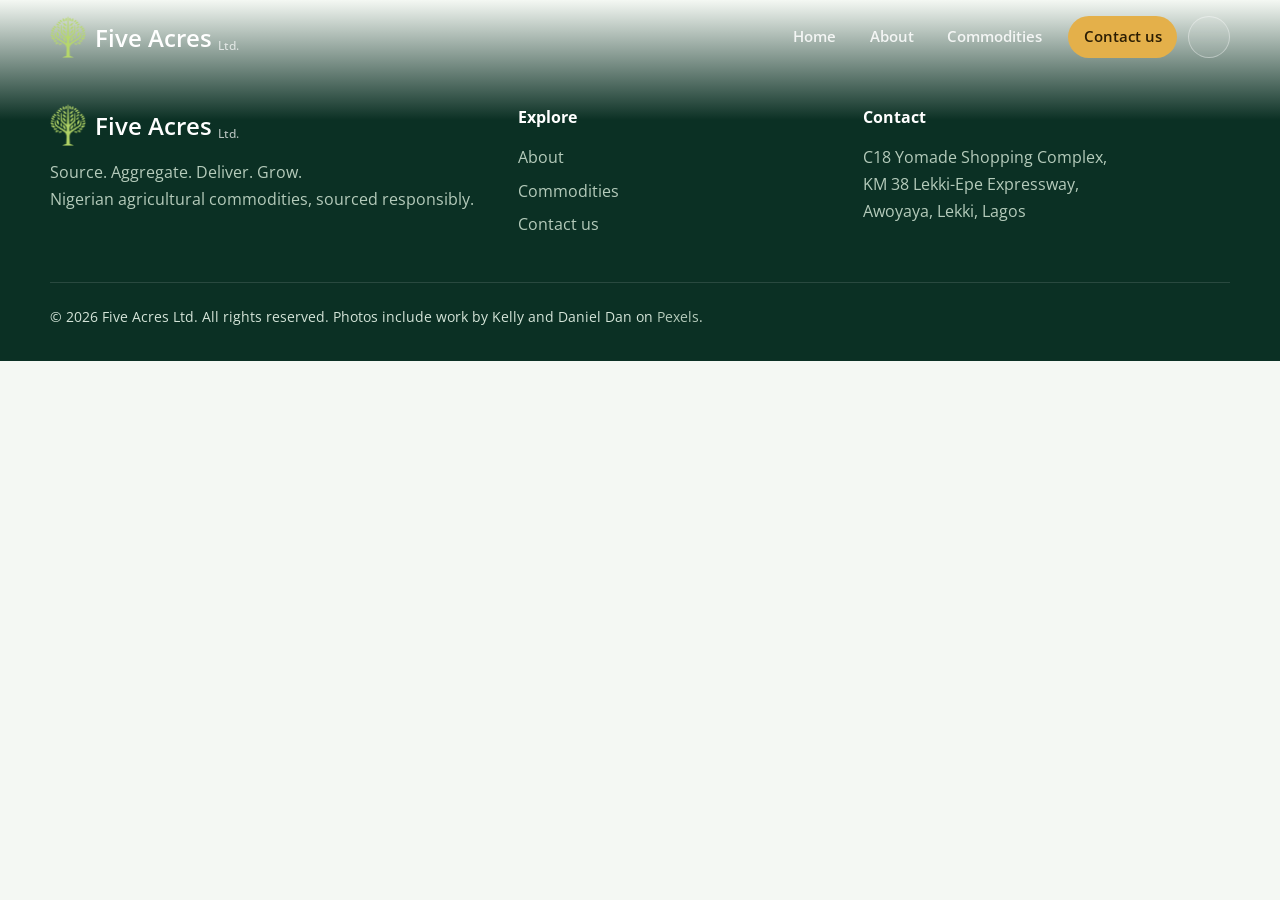
==== index.html @ 4bfec8a0 "first update" ====
<!DOCTYPE html>
<html lang="en">

<head>
    <meta charset="utf-8">
    <meta name="viewport" content="width=device-width, initial-scale=1, viewport-fit=cover">
    <title>Five Acres Ltd | Nigerian Agricultural Commodities</title>
    <meta name="description"
        content="Five Acres Ltd sources, aggregates and supplies Nigerian cocoa, cashew, soybeans and sesame seeds.">
    <link rel="preconnect" href="https://fonts.googleapis.com">
    <link rel="preconnect" href="https://fonts.gstatic.com" crossorigin>
    <link href="https://fonts.googleapis.com/css2?family=Open+Sans:wght@400;500;600;700;800&display=swap"
        rel="stylesheet">
    <script>
        const d = document.documentElement;
        d.classList.add('js');
        try {
            var t = localStorage.getItem('fa-theme')
        } catch (e) {}
        d.dataset.theme = t || (matchMedia('(prefers-color-scheme:dark)').matches ? 'dark' : 'light')
    </script>
    <style>
        :root {
            --g9: #0b3024;
            --g8: #0f3d2e;
            --g6: #2f7a4d;
            --g4: #7fb069;
            --lime: #b7d968;
            --gold: #e4b04a;
            --bg: #f4f8f3;
            --bg2: #e7f0e4;
            --card: #fff;
            --ink: #14261d;
            --mut: #4d6355;
            --line: #d6e3d3;
            --ac: #2f7a4d;
            --r: 22px;
            box-sizing: border-box;
            padding-top: env(safe-area-inset-top, 0px);
            padding-bottom: env(safe-area-inset-bottom, 0px)
        }

        @media(prefers-color-scheme:dark) {
            :root:not([data-theme=light]) {
                --bg: #08160f;
                --bg2: #0e2419;
                --card: #12291e;
                --ink: #e9f2ea;
                --mut: #a3b9aa;
                --line: #24443a;
                --ac: #8fcf7c
            }
        }

        :root[data-theme=dark] {
            --bg: #08160f;
            --bg2: #0e2419;
            --card: #12291e;
            --ink: #e9f2ea;
            --mut: #a3b9aa;
            --line: #24443a;
            --ac: #8fcf7c
        }

        *,
        *::before,
        *::after {
            box-sizing: border-box
        }

        html {
            scroll-behavior: smooth;
            scroll-padding-top: calc(80px + env(safe-area-inset-top, 0px));
            height: 100%
        }

        body {
            margin: 0;
            min-height: 100%;
            background: var(--bg);
            color: var(--ink);
            font: 16px/1.7 'Open Sans', system-ui, sans-serif;
            -webkit-font-smoothing: antialiased;
            overflow-x: hidden;
            transition: background-color .4s, color .4s
        }

        h1,
        h2,
        h3 {
            font-family: 'Open Sans', system-ui, sans-serif;
            line-height: 1.12;
            margin: 0 0 .55em;
            font-weight: 700;
            letter-spacing: -.025em
        }

        h1 {
            font-size: clamp(2.4rem, 6.2vw, 4.8rem);
            line-height: 1.06
        }

        h2 {
            font-size: clamp(1.75rem, 3.6vw, 2.8rem)
        }

        h3 {
            font-size: 1.3rem
        }

        p {
            margin: 0 0 1em;
            color: var(--mut)
        }

        a {
            color: inherit
        }

        :focus-visible {
            outline: 3px solid var(--gold);
            outline-offset: 3px;
            border-radius: 8px
        }

        .w {
            width: min(1180px, 100% - 2.5rem);
            margin-inline: auto
        }

        .s {
            padding: clamp(3.5rem, 8vw, 6.5rem) 0
        }

        .alt {
            background: linear-gradient(180deg, var(--bg), var(--bg2) 14%, var(--bg2) 86%, var(--bg));
            transition: background .4s
        }

        .sh {
            max-width: 44rem;
            margin-bottom: 2.4rem
        }

        .sh p {
            font-size: 1.08rem
        }

        /* header */
        .hd {
            position: fixed;
            inset: 0 0 auto;
            z-index: 50;
            padding-top: env(safe-area-inset-top, 0px);
            color: #fff;
            transition: background .35s, box-shadow .35s
        }

        .hd.sc,
        .hd.op {
            background: rgba(9, 43, 32, .94);
            backdrop-filter: blur(14px);
            box-shadow: 0 8px 30px rgba(0, 0, 0, .22)
        }

        .hd .w {
            display: flex;
            align-items: center;
            justify-content: space-between;
            height: 74px
        }

        .lg {
            display: flex;
            align-items: center;
            gap: .6rem;
            text-decoration: none;
            font: 600 1.5rem 'Open Sans', system-ui, sans-serif
        }

        .lm {
            --tm: url([data-uri]);
            display: block;
            flex: none;
            height: 42px;
            width: auto;
            aspect-ratio: .8529;
            background: var(--lime);
            -webkit-mask: var(--tm) center/contain no-repeat;
            mask: var(--tm) center/contain no-repeat
        }

        .wm {
            position: absolute;
            right: 4%;
            top: 50%;
            height: auto;
            width: min(44vw, 470px);
            transform: translateY(-50%);
            opacity: .08;
            z-index: 0
        }

        .lg small {
            font: 500 .72rem 'Open Sans', system-ui, sans-serif;
            opacity: .7;
            align-self: flex-end;
            margin: 0 0 .3rem -.25rem
        }

        nav {
            display: flex;
            gap: .2rem;
            align-items: center;
            margin-left: auto;
            order: 2
        }

        .th {
            order: 3;
            margin-left: .7rem;
            width: 42px;
            height: 42px;
            flex: none;
            border-radius: 50%;
            border: 1px solid rgba(255, 255, 255, .38);
            background: rgba(255, 255, 255, .08);
            color: #fff;
            display: grid;
            place-items: center;
            cursor: pointer;
            transition: background .25s, transform .4s
        }

        .th:hover {
            background: rgba(255, 255, 255, .2);
            transform: rotate(20deg)
        }

        .bg {
            order: 4
        }

        nav a {
            text-decoration: none;
            padding: .5rem .95rem;
            border-radius: 99px;
            font-weight: 600;
            font-size: .94rem;
            opacity: .86;
            transition: background .25s, opacity .25s
        }

        nav a:hover,
        nav a.on {
            background: rgba(255, 255, 255, .14);
            opacity: 1
        }

        nav a.cta {
            background: var(--gold);
            color: #2b1d03;
            opacity: 1;
            margin-left: .5rem
        }

        nav a.cta:hover {
            background: #f0c065
        }

        .bg {
            display: none;
            background: none;
            border: 0;
            width: 44px;
            height: 44px;
            cursor: pointer;
            position: relative
        }

        .bg i {
            position: absolute;
            left: 10px;
            right: 10px;
            height: 2px;
            background: #fff;
            border-radius: 2px;
            transition: .3s
        }

        .bg i:first-child {
            top: 18px
        }

        .bg i:last-child {
            top: 26px
        }

        .bg[aria-expanded=true] i:first-child {
            top: 22px;
            transform: rotate(45deg)
        }

        .bg[aria-expanded=true] i:last-child {
            top: 22px;
            transform: rotate(-45deg)
        }

        /* hero + page headers */
        .hero,
        .ph {
            position: relative;
            color: #fff;
            overflow: hidden;
            background: linear-gradient(155deg, var(--a, var(--g9)), var(--m, var(--g8)) 50%, var(--b, var(--g6)))
        }

        .hero {
            min-height: 100svh;
            display: flex;
            align-items: center;
            padding: 7rem 0 9rem;
            --a: #08271d;
            --b: #2f7a4d
        }

        .hero::before,
        .ph::before {
            content: "";
            position: absolute;
            width: 60vmax;
            height: 60vmax;
            right: -18vmax;
            top: -22vmax;
            border-radius: 50%;
            background: radial-gradient(closest-side, rgba(228, 176, 74, .5), transparent);
            animation: gl 14s ease-in-out infinite alternate
        }

        @keyframes gl {
            to {
                transform: translate(-6vmax, 5vmax) scale(1.1)
            }
        }

        .hills {
            position: absolute;
            left: -6%;
            bottom: -1px;
            width: 112%;
            height: 34%;
            animation: dr 26s ease-in-out infinite alternate
        }

        @keyframes dr {
            to {
                transform: translateX(4%)
            }
        }

        .hills path:nth-child(1) {
            fill: rgba(183, 217, 104, .18)
        }

        .hills path:nth-child(2) {
            fill: rgba(127, 176, 105, .28)
        }

        .hills path:nth-child(3) {
            fill: var(--bg)
        }

        .hh {
            position: relative;
            z-index: 1;
            display: grid;
            grid-template-columns: 1.35fr .8fr;
            gap: 3rem;
            align-items: center
        }

        .hero h1 span {
            display: inline-block;
            opacity: 0;
            transform: translateY(40px);
            animation: up .9s cubic-bezier(.2, .7, .2, 1) forwards
        }

        .hero h1 span:nth-child(2) {
            animation-delay: .18s
        }

        .hero h1 span:nth-child(3) {
            animation-delay: .36s
        }

        .hero h1 span:nth-child(4) {
            animation-delay: .54s
        }

        @keyframes up {
            to {
                opacity: 1;
                transform: none
            }
        }

        .hero .lead {
            font-size: clamp(1.05rem, 2vw, 1.28rem);
            max-width: 36rem;
            color: rgba(255, 255, 255, .86);
            margin: 1.2rem 0 2rem;
            opacity: 0;
            animation: up .9s .8s forwards
        }

        .hero .bt {
            opacity: 0;
            animation: up .9s 1s forwards
        }

        .glass {
            background: rgba(255, 255, 255, .1);
            border: 1px solid rgba(255, 255, 255, .22);
            backdrop-filter: blur(14px);
            border-radius: 26px;
            padding: 1.8rem;
            opacity: 0;
            animation: up 1s 1.1s forwards
        }

        .glass h3 {
            margin-bottom: .3rem
        }

        .glass p {
            color: rgba(255, 255, 255, .8);
            font-size: .95rem
        }

        .glass ul {
            list-style: none;
            padding: 0;
            margin: 1rem 0 0;
            display: grid;
            gap: .6rem
        }

        .glass li {
            display: flex;
            align-items: center;
            gap: .7rem;
            font-weight: 600;
            padding: .6rem .9rem;
            border-radius: 14px;
            background: rgba(255, 255, 255, .09)
        }

        .glass li i {
            width: 12px;
            height: 12px;
            border-radius: 50%;
            background: var(--c)
        }

        .ph {
            padding: 9.5rem 0 7.5rem
        }

        .ph .w {
            position: relative;
            z-index: 1;
            max-width: 1180px
        }

        .ph h1 {
            font-size: clamp(2.2rem, 5.2vw, 3.9rem)
        }

        .ph p {
            color: rgba(255, 255, 255, .86);
            font-size: 1.15rem;
            max-width: 40rem;
            margin: 0
        }

        .ph::after {
            content: "";
            position: absolute;
            inset: auto 0 0;
            height: 110px;
            background: linear-gradient(transparent, var(--bg))
        }

        .bt {
            display: flex;
            flex-wrap: wrap;
            gap: .8rem
        }

        .b {
            display: inline-flex;
            align-items: center;
            justify-content: center;
            padding: .9rem 1.7rem;
            border-radius: 99px;
            font: 700 .98rem 'Open Sans', system-ui, sans-serif;
            text-decoration: none;
            border: 2px solid transparent;
            cursor: pointer;
            transition: transform .25s, background .25s, box-shadow .25s
        }

        .b:hover {
            transform: translateY(-2px)
        }

        .b.p {
            background: var(--gold);
            color: #2b1d03;
            box-shadow: 0 10px 26px rgba(228, 176, 74, .35)
        }

        .b.p:hover {
            background: #f0c065
        }

        .b.o {
            border-color: rgba(255, 255, 255, .5);
            color: #fff
        }

        .b.o:hover {
            background: rgba(255, 255, 255, .12)
        }

        .b.d {
            background: var(--g8);
            color: #fff
        }

        .b.d:hover {
            background: var(--g6)
        }

        /* stats */
        .st {
            margin-top: -4.2rem;
            position: relative;
            z-index: 2
        }

        .g {
            display: grid;
            gap: 1.2rem;
            grid-template-columns: repeat(auto-fit, minmax(min(100%, 250px), 1fr))
        }

        .cd {
            background: var(--card);
            border: 1px solid var(--line);
            border-radius: var(--r);
            padding: 1.7rem;
            transition: transform .35s, box-shadow .35s, border-color .35s, background-color .4s
        }

        .cd:hover {
            transform: translateY(-6px);
            box-shadow: 0 22px 44px rgba(11, 48, 36, .14);
            border-color: var(--g4)
        }

        .cd h3 {
            margin-bottom: .4rem
        }

        .cd p {
            margin: 0;
            font-size: .98rem
        }

        .n {
            font: 600 clamp(2.2rem, 4vw, 3rem)/1 'Open Sans', system-ui, sans-serif;
            color: var(--ac);
            margin-bottom: .4rem
        }

        .n+p {
            font-weight: 600;
            color: var(--ink)
        }

        .n~small {
            display: block;
            color: var(--mut);
            margin-top: .3rem;
            font-size: .85rem;
            line-height: 1.4
        }

        /* chain */
        .chain {
            display: flex;
            gap: 1.2rem
        }

        .nd {
            flex: 1;
            position: relative;
            text-align: center;
            padding: 1.3rem .8rem;
            border-radius: 18px;
            background: var(--card);
            border: 1px solid var(--line);
            font-weight: 700;
            display: flex;
            align-items: center;
            justify-content: center;
            min-height: 86px
        }

        .nd+.nd::before {
            content: "";
            position: absolute;
            left: -1.2rem;
            top: 50%;
            width: 1.2rem;
            height: 2px;
            background: var(--g4);
            transform: scaleX(0);
            transform-origin: left;
            transition: transform .5s .4s
        }

        .nd.in::before {
            transform: none
        }

        .nd.me {
            background: linear-gradient(135deg, var(--g8), var(--g6));
            color: #fff;
            border: 0;
            box-shadow: 0 18px 40px rgba(15, 61, 46, .3)
        }

        /* commodity cards */
        .cm {
            padding: 0;
            overflow: hidden;
            display: flex;
            flex-direction: column
        }

        .cm .ic {
            height: 176px;
            display: grid;
            place-items: center;
            background: linear-gradient(135deg, var(--x), var(--y));
            position: relative;
            overflow: hidden
        }

        .cm .ic::after {
            content: "";
            position: absolute;
            width: 160px;
            height: 160px;
            border-radius: 50%;
            background: rgba(255, 255, 255, .12);
            right: -40px;
            top: -50px;
            transition: transform .6s
        }

        .cm:hover .ic::after {
            transform: scale(1.5)
        }

        .cm .ic svg {
            width: 100%;
            height: 100%;
            position: relative;
            z-index: 1;
            transition: transform .6s
        }

        .cm:hover .ic svg {
            transform: scale(1.06)
        }

        .cm img {
            width: 100%;
            height: 100%;
            object-fit: cover;
            position: relative;
            z-index: 1
        }

        .cm .bd2 {
            padding: 1.5rem;
            flex: 1
        }

        .tg,
        .ch {
            display: inline-block;
            padding: .3rem .8rem;
            border-radius: 99px;
            font-weight: 600;
            font-size: .84rem;
            margin: 0 .35rem .4rem 0
        }

        .tg {
            background: var(--bg2);
            color: var(--ink)
        }

        .ch {
            background: rgba(255, 255, 255, .16);
            color: #fff;
            font-size: .9rem
        }

        /* layout helpers */
        .sp {
            display: grid;
            grid-template-columns: 1fr 1fr;
            gap: clamp(1.5rem, 4vw, 4.5rem);
            align-items: start
        }

        .ck {
            list-style: none;
            padding: 0;
            margin: 0;
            display: grid;
            gap: .7rem
        }

        .ck li {
            position: relative;
            padding-left: 1.7rem;
            color: var(--mut)
        }

        .ck li::before {
            content: "";
            position: absolute;
            left: 0;
            top: .55em;
            width: .8rem;
            height: .8rem;
            border-radius: 50%;
            background: linear-gradient(135deg, var(--g6), var(--lime))
        }

        .dk {
            border-radius: var(--r);
            padding: clamp(1.6rem, 4vw, 2.6rem);
            color: #fff;
            background: linear-gradient(140deg, var(--g9), var(--g6))
        }

        .dk.v2 {
            background: linear-gradient(140deg, #14402f, #6a8a3c 120%)
        }

        .dk h3 {
            font-size: 1.6rem
        }

        .dk p,
        .dk .ck li {
            color: rgba(255, 255, 255, .86)
        }

        .dk .ck li::before {
            background: var(--lime)
        }

        .bd {
            border-radius: 30px;
            padding: clamp(2rem, 6vw, 4.5rem);
            color: #fff;
            background: linear-gradient(120deg, var(--g9), var(--g6) 62%, #9a8a3a 130%);
            position: relative;
            overflow: hidden
        }

        .bd::after {
            content: "";
            position: absolute;
            width: 420px;
            height: 420px;
            border-radius: 50%;
            right: -120px;
            bottom: -200px;
            background: radial-gradient(closest-side, rgba(228, 176, 74, .45), transparent)
        }

        .bd>* {
            position: relative;
            z-index: 1
        }

        .bd p {
            color: rgba(255, 255, 255, .86);
            max-width: 40rem
        }

        .bd blockquote {
            margin: 0 0 1rem;
            font: 600 clamp(1.35rem, 3vw, 2.2rem)/1.35 'Open Sans', system-ui, sans-serif;
            max-width: 46rem
        }

        .tl {
            border-left: 2px solid var(--line);
            padding-left: 1.8rem;
            display: grid;
            gap: 1.6rem;
            margin-left: .4rem
        }

        .tl div {
            position: relative
        }

        .tl div::before {
            content: "";
            position: absolute;
            left: -2.3rem;
            top: .35rem;
            width: .9rem;
            height: .9rem;
            border-radius: 50%;
            background: var(--g6);
            box-shadow: 0 0 0 5px var(--bg)
        }

        .tl b {
            font: 600 1.35rem 'Open Sans', system-ui, sans-serif;
            display: block
        }

        .tb {
            display: flex;
            flex-wrap: wrap;
            gap: .6rem
        }

        .tb button {
            border: 1px solid var(--line);
            background: var(--card);
            color: var(--ink);
            padding: .7rem 1.3rem;
            border-radius: 99px;
            font: 600 .95rem 'Open Sans', system-ui, sans-serif;
            cursor: pointer;
            transition: .25s
        }

        .tb button:hover {
            border-color: var(--g4)
        }

        .tb button[aria-selected=true] {
            background: var(--g8);
            border-color: var(--g8);
            color: #fff
        }

        .pn {
            margin-top: 1.4rem;
            border-radius: var(--r);
            padding: clamp(1.6rem, 4vw, 2.8rem);
            color: #fff;
            background: linear-gradient(135deg, var(--g9), var(--k, var(--g6)));
            animation: pg .5s
        }

        .pn h3 {
            font-size: 1.8rem
        }

        .pn p {
            color: rgba(255, 255, 255, .88);
            margin: 1rem 0 0
        }

        .ft {
            background: linear-gradient(var(--bg), var(--g9) 120px);
            color: #d4e4d8;
            padding: 6.5rem 0 2rem
        }

        .ft p,
        .ft a {
            color: #b5cbbb;
            text-decoration: none
        }

        .ft a:hover {
            color: #fff
        }

        .fg {
            display: grid;
            grid-template-columns: 1.4fr 1fr 1.2fr;
            gap: 2.5rem
        }

        .ft h4 {
            margin: 0 0 .8rem;
            color: #fff;
            font-size: 1rem
        }

        .ft .fl {
            display: grid;
            gap: .4rem
        }

        .ft .lg {
            color: #fff;
            margin-bottom: .8rem
        }

        .cp {
            border-top: 1px solid rgba(255, 255, 255, .12);
            margin-top: 2.5rem;
            padding-top: 1.4rem;
            font-size: .88rem
        }

        .hero.im::after {
            content: '';
            position: absolute;
            inset: 0;
            z-index: 0;
            background: linear-gradient(100deg, rgba(6, 31, 23, .94) 0%, rgba(8, 41, 30, .8) 42%, rgba(15, 61, 46, .4) 100%), linear-gradient(180deg, rgba(6, 31, 23, .5), transparent 30%)
        }

        .hero.im::before {
            opacity: .5;
            z-index: 1
        }

        .hero.im .wm {
            opacity: .05;
            z-index: 1
        }

        .hills {
            z-index: 1
        }

        .hs {
            position: absolute;
            inset: 0;
            z-index: 0;
            background: var(--g9)
        }

        .hs div {
            position: absolute;
            inset: 0;
            background: var(--i) var(--p, 50% 50%)/cover no-repeat;
            opacity: 0;
            transform: scale(1.08);
            transition: opacity 1.5s ease, transform 9s linear
        }

        .hs div.on {
            opacity: 1;
            transform: scale(1)
        }

        .dots {
            position: absolute;
            left: 0;
            right: 0;
            bottom: 6.4rem;
            margin-inline: auto;
            z-index: 2;
            display: flex;
            align-items: center
        }

        .dots button {
            position: relative;
            width: 30px;
            height: 28px;
            border: 0;
            background: none;
            cursor: pointer;
            padding: 0
        }

        .dots button::before {
            content: '';
            position: absolute;
            left: 50%;
            top: 50%;
            width: 10px;
            height: 10px;
            margin: -5px 0 0 -5px;
            border-radius: 99px;
            background: rgba(255, 255, 255, .5);
            transition: width .5s, margin .5s, background .5s
        }

        .dots button[aria-current=true]::before {
            width: 30px;
            margin-left: -15px;
            background: var(--gold)
        }

        .dots .pp {
            margin-left: .7rem
        }

        .dots .pp::before {
            width: 10px;
            height: 12px;
            margin: -6px 0 0 -5px;
            border-radius: 0;
            background: none;
            border: solid #fff;
            border-width: 0 3px
        }

        .dots .pp.on::before {
            width: 0;
            height: 0;
            margin: -6px 0 0 -4px;
            border: solid transparent;
            border-width: 6px 0 6px 10px;
            border-left-color: #fff
        }

        .col2 img {
            width: 100%;
            height: 100%;
            object-fit: cover;
            display: block
        }

        .vis {
            border-radius: 28px;
            overflow: hidden;
            aspect-ratio: 5/4;
            background: var(--bg2);
            box-shadow: 0 30px 60px rgba(11, 48, 36, .18)
        }

        .vis img {
            width: 100%;
            height: 100%;
            object-fit: cover;
            display: block
        }

        .col2 {
            display: grid;
            grid-template-columns: 1fr 1fr;
            grid-template-rows: 1fr 1fr;
            gap: 6px;
            height: 100%
        }

        .col2>div {
            background: linear-gradient(135deg, var(--x), var(--y));
            min-height: 0
        }

        .col2 svg {
            width: 100%;
            height: 100%;
            display: block
        }

        .fb {
            height: 100%;
            display: grid;
            place-items: center;
            background: linear-gradient(135deg, var(--x), var(--y));
            color: #fff;
            position: relative;
            overflow: hidden;
            font: 600 clamp(2rem, 5vw, 3rem) 'Open Sans', system-ui, sans-serif;
            animation: pg .5s
        }

        .fb .lm {
            position: absolute;
            right: -6%;
            bottom: -8%;
            height: auto;
            width: 58%;
            opacity: .14;
            background: #fff
        }

        .ac {
            border-bottom: 1px solid var(--line)
        }

        .ac button {
            width: 100%;
            display: flex;
            justify-content: space-between;
            align-items: center;
            gap: 1rem;
            background: none;
            border: 0;
            color: var(--ink);
            font: 600 1.55rem 'Open Sans', system-ui, sans-serif;
            padding: 1.15rem 0;
            cursor: pointer;
            text-align: left
        }

        .ac button i {
            position: relative;
            width: 16px;
            height: 16px;
            flex: none
        }

        .ac button i::before,
        .ac button i::after {
            content: "";
            position: absolute;
            background: var(--ac);
            border-radius: 2px;
            transition: transform .35s
        }

        .ac button i::before {
            left: 0;
            right: 0;
            top: 7px;
            height: 2px
        }

        .ac button i::after {
            top: 0;
            bottom: 0;
            left: 7px;
            width: 2px
        }

        .ac.o button i::after {
            transform: scaleY(0)
        }

        .bdy {
            display: grid;
            grid-template-rows: 0fr;
            transition: grid-template-rows .45s cubic-bezier(.2, .7, .2, 1)
        }

        .bdy>div {
            overflow: hidden
        }

        .ac.o .bdy {
            grid-template-rows: 1fr
        }

        .bdy p {
            padding-bottom: 1.2rem;
            margin: 0
        }

        .fm {
            display: grid;
            gap: 1.1rem;
            padding: clamp(1.4rem, 3vw, 2.2rem)
        }

        .fm:hover {
            transform: none;
            box-shadow: none;
            border-color: var(--line)
        }

        .fr {
            display: grid;
            grid-template-columns: 1fr 1fr;
            gap: 1.1rem
        }

        .fm label {
            display: grid;
            gap: .4rem;
            font-weight: 600;
            font-size: .92rem;
            color: var(--ink);
            align-content: start
        }

        .fm input,
        .fm select,
        .fm textarea {
            width: 100%;
            font: 500 1rem 'Open Sans', system-ui, sans-serif;
            color: var(--ink);
            background: var(--bg);
            border: 1.5px solid var(--line);
            border-radius: 14px;
            padding: .8rem 1rem;
            transition: border-color .25s, box-shadow .25s
        }

        .fm textarea {
            resize: vertical;
            min-height: 130px
        }

        .fm input:focus,
        .fm select:focus,
        .fm textarea:focus {
            outline: 0;
            border-color: var(--g6);
            box-shadow: 0 0 0 4px rgba(47, 122, 77, .2)
        }

        .fm [aria-invalid=true] {
            border-color: #d1493a
        }

        .er {
            color: #d1493a;
            font-weight: 600;
            font-size: .82rem;
            min-height: 0
        }

        .hp {
            position: absolute !important;
            left: -9999px;
            width: 1px;
            height: 1px;
            opacity: 0
        }

        .fm button {
            justify-self: start
        }

        .fm button:disabled {
            opacity: .6;
            cursor: wait
        }

        #fs {
            margin: 0;
            font-weight: 600;
            font-size: .95rem
        }

        #fs.ok {
            color: var(--ac)
        }

        #fs.bad {
            color: #d1493a
        }

        #ci p {
            color: var(--mut)
        }

        #ci a {
            color: var(--ac);
            font-weight: 600
        }

        /* pages + reveal */
        .page {
            display: none
        }

        .page.on {
            display: block;
            animation: pg .6s cubic-bezier(.2, .7, .2, 1)
        }

        @keyframes pg {
            from {
                opacity: 0;
                transform: translateY(14px)
            }
        }

        .js .rv {
            opacity: 0;
            transform: translateY(22px);
            transition: opacity .8s cubic-bezier(.2, .7, .2, 1) var(--d, 0s), transform .8s cubic-bezier(.2, .7, .2, 1) var(--d, 0s)
        }

        .js .rv.in {
            opacity: 1;
            transform: none
        }

        @media(max-width:900px) {
            .bg {
                display: block
            }

            .th {
                margin-left: auto;
                margin-right: .2rem
            }

            nav {
                position: absolute;
                top: calc(74px + env(safe-area-inset-top, 0px));
                left: 0;
                right: 0;
                flex-direction: column;
                align-items: stretch;
                background: rgba(9, 43, 32, .98);
                padding: .6rem 1.25rem 1.2rem;
                max-height: 0;
                opacity: 0;
                visibility: hidden;
                overflow: hidden;
                transition: .35s
            }

            nav.o {
                max-height: 480px;
                opacity: 1;
                visibility: visible
            }

            nav a {
                padding: .85rem 1rem
            }

            nav a.cta {
                margin: .4rem 0 0;
                text-align: center
            }

            .hh,
            .sp,
            .fg {
                grid-template-columns: 1fr
            }

            .fr {
                grid-template-columns: 1fr
            }

            .vis {
                aspect-ratio: 4/3
            }

            .hh {
                gap: 2rem
            }

            .hero {
                padding-bottom: 8rem
            }

            .chain {
                flex-direction: column;
                gap: 1.2rem
            }

            .nd {
                min-height: 0
            }

            .nd+.nd::before {
                left: 50%;
                top: -1.2rem;
                width: 2px;
                height: 1.2rem;
                transform: scaleY(0);
                transform-origin: top
            }

            .nd.in::before {
                transform: none
            }
        }

        @media(max-width:520px) {
            .b {
                width: 100%
            }

            .hd .w {
                height: 66px
            }

            .st {
                margin-top: -3.2rem
            }
        }

        @media(prefers-reduced-motion:reduce) {

            *,
            *::before,
            *::after {
                animation: none !important;
                transition: none !important;
                scroll-behavior: auto !important
            }

            .js .rv,
            .hero h1 span,
            .hero .lead,
            .hero .bt,
            .glass {
                opacity: 1;
                transform: none
            }
        }
    </style>
</head>

<body>
    <svg width="0" height="0" style="position:absolute" aria-hidden="true">
        <defs>
            <linearGradient id="gPod" x1="0" y1="0" x2="1" y2="1">
                <stop offset="0" stop-color="#f4c24f" />
                <stop offset=".55" stop-color="#dc7a2a" />
                <stop offset="1" stop-color="#a8431f" />
            </linearGradient>
            <radialGradient id="gBean" cx=".35" cy=".3" r=".85">
                <stop offset="0" stop-color="#b0764a" />
                <stop offset="1" stop-color="#3a2116" />
            </radialGradient>
            <radialGradient id="gApple" cx=".4" cy=".35" r=".8">
                <stop offset="0" stop-color="#ffd35c" />
                <stop offset=".6" stop-color="#f08a2c" />
                <stop offset="1" stop-color="#c8401f" />
            </radialGradient>
            <linearGradient id="gNut" x1="0" y1="0" x2="1" y2="1">
                <stop offset="0" stop-color="#b9a77a" />
                <stop offset="1" stop-color="#6f6040" />
            </linearGradient>
            <radialGradient id="gKern" cx=".4" cy=".3" r=".9">
                <stop offset="0" stop-color="#fff6dc" />
                <stop offset="1" stop-color="#dcbb7c" />
            </radialGradient>
            <linearGradient id="gSP" x1="0" y1="0" x2="0" y2="1">
                <stop offset="0" stop-color="#a6d062" />
                <stop offset="1" stop-color="#4b8a30" />
            </linearGradient>
            <radialGradient id="gSoy" cx=".35" cy=".3" r=".85">
                <stop offset="0" stop-color="#f7ebc0" />
                <stop offset="1" stop-color="#c9a55a" />
            </radialGradient>
            <radialGradient id="gSes" cx=".4" cy=".3" r=".9">
                <stop offset="0" stop-color="#fffef5" />
                <stop offset="1" stop-color="#e3d6ab" />
            </radialGradient>
        </defs>
    </svg>

    <header class="hd" id="hd">
        <div class="w">
            <a class="lg" href="#home" aria-label="Five Acres Ltd, home"><i class="lm" aria-hidden="true"></i>Five
                Acres<small>Ltd.</small></a>
            <button class="th" id="th" type="button" aria-label="Switch theme"></button>
            <button class="bg" id="bg" aria-label="Toggle menu" aria-expanded="false"
                aria-controls="nv"><i></i><i></i></button>
            <nav id="nv"><a href="#home">Home</a><a href="#about">About</a><a href="#commodities">Commodities</a><a
                    class="cta" href="#contact">Contact us</a></nav>
        </div>
    </header>

    <main>
        <!-- HOME -->
        <div class="page" id="p-home">
            <section class="hero" id="hero"><i class="lm wm" aria-hidden="true"></i><svg class="hills"
                    viewBox="0 0 1440 320" preserveAspectRatio="none" aria-hidden="true">
                    <path d="M0 150C240 60 420 70 640 130s420 90 800-20v210H0z" />
                    <path d="M0 200C220 120 480 140 720 190s460 50 720-40v170H0z" />
                    <path d="M0 250C260 200 520 220 760 250s440 20 680-30v100H0z" /></svg>
                <div class="w hh">
                    <div>
                        <h1><span>Source.</span> <span>Aggregate.</span> <span>Deliver.</span> <span>Grow.</span></h1>
                        <p class="lead">Five Acres Ltd sources, aggregates and delivers Nigerian cocoa, cashew nuts,
                            soybeans and sesame seeds to buyers who value consistent quality.</p>
                        <div class="bt"><a class="b p" href="#commodities">Our commodities</a><a class="b o"
                                href="#contact">Contact us</a></div>
                    </div>
                    <aside class="glass">
                        <h3>Sourced across Nigeria</h3>
                        <p>Four core commodities, from the regions where they grow best.</p>
                        <ul>
                            <li style="--c:#a0653f"><i></i>Cocoa</li>
                            <li style="--c:#e4b04a"><i></i>Cashew nuts</li>
                            <li style="--c:#7fb069"><i></i>Soybeans</li>
                            <li style="--c:#e9dfbf"><i></i>Sesame seeds</li>
                        </ul>
                    </aside>
                </div>
            </section>

            <section class="st">
                <div class="w g">
                    <div class="cd rv">
                        <div class="n">2023</div>
                        <p>Established</p>
                    </div>
                    <div class="cd rv" style="--d:.08s">
                        <div class="n"><span class="cn" data-n="4">4</span></div>
                        <p>Core commodities</p>
                    </div>
                    <div class="cd rv" style="--d:.16s">
                        <div class="n"><span class="cn" data-n="5">5</span></div>
                        <p>Sourcing regions</p>
                    </div>
                </div>
            </section>

            <section class="s">
                <div class="w sp">
                    <div class="vis rv abimg" aria-hidden="false"></div>
                    <div class="rv" style="--d:.1s">
                        <h2>Who we are</h2>
                        <p>Five Acres Ltd is a Nigerian agricultural commodity company. We source, aggregate and supply
                            quality commodities, connecting farmers and local suppliers with processors, exporters and
                            international buyers.</p>
                        <p>Our aim is simple: to be the most trusted name in Nigerian commodity sourcing, known for
                            quality, reliability and integrity.</p>
                        <div class="bt"><a class="b d" href="#about">Learn more about us</a></div>
                    </div>
                </div>
            </section>

            <section class="s alt">
                <div class="w sp">
                    <div class="rv">
                        <h2>What we do</h2>
                        <p>We organise fragmented supply into a dependable system, in four simple steps.</p>
                        <div id="acc"></div>
                    </div>
                    <div class="vis rv" style="--d:.1s" id="accimg"></div>
                </div>
            </section>

            <section class="s">
                <div class="w">
                    <div class="sh rv">
                        <h2>How we help</h2>
                        <p>We work with everyone along the commodity value chain.</p>
                    </div>
                    <div class="g">
                        <div class="cd rv">
                            <h3>Farmers and suppliers</h3>
                            <p>A fair, transparent route to market for the commodities you grow and gather.</p>
                        </div>
                        <div class="cd rv" style="--d:.08s">
                            <h3>Processors and manufacturers</h3>
                            <p>Consistent volumes and quality from a dependable source in Nigeria.</p>
                        </div>
                        <div class="cd rv" style="--d:.16s">
                            <h3>Exporters and international buyers</h3>
                            <p>A professional partner with the documentation and delivery you can plan around.</p>
                        </div>
                    </div>
                </div>
            </section>

            <section class="s alt">
                <div class="w">
                    <div class="sh rv">
                        <h2>Our commodities</h2>
                        <p>Four commodities with strong domestic and international demand.</p>
                    </div>
                    <div class="g" id="cm-home"></div>
                    <div class="bt rv" style="margin-top:2rem"><a class="b d" href="#commodities">Where we source</a>
                    </div>
                </div>
            </section>

            <section class="s">
                <div class="w">
                    <div class="bd rv">
                        <h2>Buying or supplying Nigerian commodities?</h2>
                        <p>Tell us what you need and we will get back to you.</p>
                        <div class="bt"><a class="b p" href="#contact">Contact us</a></div>
                    </div>
                </div>
            </section>
        </div>

        <!-- ABOUT -->
        <div class="page" id="p-about">
            <header class="ph" style="--a:#08271d;--m:#14402f;--b:#4f8a4a">
                <div class="w">
                    <h1>About Five Acres Ltd</h1>
                    <p>A Nigerian agricultural commodity company built on reliability, quality and transparency.</p>
                </div>
            </header>
            <section class="s">
                <div class="w sp">
                    <div class="rv">
                        <h2>Our story</h2>
                        <p>Five Acres Ltd was established in 2023 to bring dependable supply and professional standards
                            to Nigeria's agricultural commodity trade.</p>
                        <p>Farmers and local producers often sell into fragmented markets, while buyers need consistent
                            volumes and quality. We bridge that gap, sourcing where commodities are abundant and
                            delivering where the market needs them.</p>
                    </div>
                    <div class="vis rv abimg" style="--d:.1s"></div>
                </div>
            </section>
            <section class="s alt">
                <div class="w sp">
                    <div class="dk rv">
                        <h3>Our vision</h3>
                        <p>To become Nigeria's most sought-after and trusted agricultural commodity sourcing and supply
                            company, recognised for quality, reliability, integrity and consistent delivery.</p>
                    </div>
                    <div class="dk v2 rv" style="--d:.1s">
                        <h3>Our mission</h3>
                        <p>To responsibly source, aggregate, manage and supply high-quality Nigerian agricultural
                            commodities while creating sustainable value for all stakeholders.</p>
                    </div>
                </div>
            </section>
            <section class="s">
                <div class="w">
                    <div class="sh rv">
                        <h2>Our values</h2>
                    </div>
                    <div class="g" id="vals"></div>
                </div>
            </section>
            <section class="s alt">
                <div class="w">
                    <div class="bd rv">
                        <h2>Our quality promise</h2>
                        <blockquote>“We source responsibly, inspect carefully, aggregate professionally and deliver
                            reliably.”</blockquote>
                    </div>
                </div>
            </section>
        </div>

        <!-- COMMODITIES -->
        <div class="page" id="p-commodities">
            <header class="ph" style="--a:#0a2c20;--m:#3f4a2a;--b:#c9902c">
                <div class="w">
                    <h1>Cocoa, cashew, soybeans and sesame</h1>
                    <p>Four strategic commodities, sourced across Nigeria.</p>
                </div>
            </header>
            <section class="s">
                <div class="w">
                    <div class="g" id="cm-all"></div>
                </div>
            </section>
            <section class="s alt">
                <div class="w">
                    <div class="sh rv">
                        <h2>Where we source</h2>
                        <p>We build supplier relationships in every major commodity-producing region. Choose a region to
                            see its focus commodities.</p>
                    </div>
                    <div class="tb rv" role="tablist" id="tabs"></div>
                    <div class="pn" id="pn" role="tabpanel"></div>
                </div>
            </section>
        </div>

        <!-- CONTACT -->
        <div class="page" id="p-contact">
            <header class="ph" style="--a:#08271d;--m:#2c5a36;--b:#d9a33b">
                <div class="w">
                    <h1>Let's talk</h1>
                    <p>Whether you are buying, supplying or partnering, send us a message and we will respond.</p>
                </div>
            </header>
            <section class="s">
                <div class="w sp">
                    <div class="rv">
                        <h2>Get in touch</h2>
                        <div id="ci"></div>
                        <div class="bt"><a class="b d" target="_blank" rel="noopener"
                                href="https://www.google.com/maps/search/?api=1&query=C18+Yomade+Shopping+Complex+KM+38+Lekki-Epe+Expressway+Awoyaya+Lekki+Lagos">Open
                                in Maps</a><button type="button" class="b d" id="cpy" style="background:var(--g6)">Copy
                                address</button></div>
                        <p id="cpm" role="status" style="margin:.8rem 0 0;font-size:.9rem"></p>
                    </div>
                    <form class="cd fm rv" id="cf" novalidate style="--d:.1s">
                        <div class="fr"><label>Full name<input name="name" required autocomplete="name"><small
                                    class="er"></small></label><label>Email<input type="email" name="email" required
                                    autocomplete="email"><small class="er"></small></label></div>
                        <div class="fr"><label>Phone (optional)<input type="tel" name="phone"
                                    autocomplete="tel"></label><label>Company (optional)<input name="company"
                                    autocomplete="organization"></label></div>
                        <div class="fr"><label>I am a<select name="role" required>
                                    <option value="">Select one</option>
                                    <option>Buyer or off-taker</option>
                                    <option>Supplier or aggregator</option>
                                    <option>Processor or exporter</option>
                                    <option>Other</option>
                                </select><small class="er"></small></label><label>Commodity of interest<select
                                    name="commodity">
                                    <option>Cocoa</option>
                                    <option>Cashew nuts</option>
                                    <option>Soybeans</option>
                                    <option>Sesame seeds</option>
                                    <option>Not sure yet</option>
                                </select></label></div>
                        <label>Message<textarea name="message" rows="5" required minlength="10"></textarea><small
                                class="er"></small></label>
                        <input class="hp" name="website" tabindex="-1" autocomplete="off" aria-hidden="true">
                        <button class="b d" type="submit">Send message</button>
                        <p id="fs" role="status"></p>
                    </form>
                </div>
            </section>
        </div>
    </main>


    <footer class="ft">
        <div class="w">
            <div class="fg">
                <div><a class="lg" href="#home"><i class="lm" aria-hidden="true"></i>Five Acres<small>Ltd.</small></a>
                    <p>Source. Aggregate. Deliver. Grow.<br>Nigerian agricultural commodities, sourced responsibly.</p>
                </div>
                <div>
                    <h4>Explore</h4>
                    <div class="fl"><a href="#about">About</a><a href="#commodities">Commodities</a><a
                            href="#contact">Contact us</a></div>
                </div>
                <div>
                    <h4>Contact</h4>
                    <p>C18 Yomade Shopping Complex,<br>KM 38 Lekki-Epe Expressway,<br>Awoyaya, Lekki, Lagos</p>
                    <div id="fci"></div>
                </div>
            </div>
            <div class="cp">© 2026 Five Acres Ltd. All rights reserved. Photos include work by Kelly and Daniel Dan on
                <a href="https://www.pexels.com/" target="_blank" rel="noopener">Pexels</a>.</div>
        </div>
    </footer>

    <script>
        const $ = s => document.querySelector(s),
            $$ = s => [...document.querySelectorAll(s)],
            M = (a, f) => a.map(f).join('');
        let sd = 11;
        const rn = () => (sd = sd * 16807 % 2147483647) / 2147483647;
        const bean = (x, y, r, a) =>
            `<g transform="translate(${x} ${y}) rotate(${a})"><ellipse rx="${r*1.5}" ry="${r}" fill="url(#gBean)"/><path d="M${-r} ${-r*.25}Q0 ${-r*.75} ${r} ${-r*.25}" stroke="rgba(255,255,255,.28)" fill="none" stroke-width="1.6" stroke-linecap="round"/></g>`;
        const kern = (x, y, s, a) =>
            `<path transform="translate(${x} ${y}) rotate(${a}) scale(${s})" d="M0 0C10-12 30-12 34 2C36 12 26 18 18 14C24 8 20 2 12 3C6 4 2 8 0 0z" fill="url(#gKern)" stroke="rgba(120,80,20,.3)" stroke-width=".6"/>`;
        const soy = (x, y, r) =>
            `<circle cx="${x}" cy="${y}" r="${r}" fill="url(#gSoy)" stroke="#a98a45" stroke-width="1"/><ellipse cx="${x+r*.45}" cy="${y-r*.15}" rx="${r*.3}" ry="${r*.14}" fill="#7a5a22" opacity=".6"/>`;
        const seed = (x, y, a, k) =>
            `<path transform="translate(${x.toFixed(1)} ${y.toFixed(1)}) rotate(${a.toFixed(0)}) scale(${k})" d="M0-4C3-2 3 3 0 5C-3 3-3-2 0-4z" fill="url(#gSes)" stroke="rgba(120,90,30,.4)" stroke-width=".3"/>`;
        let ses = '';
        for (let i = 0; i < 80; i++) {
            const t = rn() * 6.28,
                r = Math.sqrt(rn());
            ses += seed(120 + r * 98 * Math.cos(t), 108 + r * 36 * Math.sin(t), rn() * 180, 1.8)
        }
        for (let i = 0; i < 9; i++) ses += seed(60 + rn() * 120, 16 + rn() * 44, rn() * 180, 1.8);
        const ILL = [
            '<g transform="translate(110 72) rotate(-30)"><path d="M0-60C32-44 38 28 0 62C-38 28-32-44 0-60z" fill="url(#gPod)"/><path d="M0-60C-12-24-12 24 0 62M0-60C12-24 12 24 0 62M0-60C-26-34-28 24 0 62M0-60C26-34 28 24 0 62" fill="none" stroke="rgba(90,30,10,.35)" stroke-width="2"/><ellipse cx="-11" cy="-14" rx="6" ry="20" fill="rgba(255,255,255,.22)"/><rect x="-3" y="-68" width="6" height="10" rx="2" fill="#5a7a2a"/></g>' +
            bean(168, 98, 10, -20) + bean(192, 82, 9, 20) + bean(186, 116, 9.5, 5) + bean(208, 102, 8.5, -35) +
            bean(160, 122, 9, 30),
            '<g transform="translate(84 62)"><path d="M0-38C26-40 40-10 34 14C28 40 10 50 0 50C-12 50-28 40-34 14C-40-10-26-40 0-38z" fill="url(#gApple)"/><ellipse cx="-12" cy="-12" rx="7" ry="14" fill="rgba(255,255,255,.28)" transform="rotate(20 -12 -12)"/><path d="M0-38C-2-46 4-50 10-52" stroke="#4d7a2a" stroke-width="3" fill="none" stroke-linecap="round"/></g><path transform="translate(62 106) rotate(-12) scale(1.15)" d="M0 0C14-8 32-4 36 10C38 20 28 26 20 22C26 16 22 8 12 8C4 8-2 6 0 0z" fill="url(#gNut)"/>' +
            kern(150, 38, 1.2, -10) + kern(182, 66, 1.25, 25) + kern(148, 96, 1.3, 170) + kern(184, 112, 1.1, 200),
            '<g transform="rotate(-14 110 70)"><path d="M18 78C30 40 90 28 140 38C175 45 200 52 222 48C210 72 170 96 120 98C80 100 40 100 18 78z" fill="url(#gSP)" stroke="#3d7028" stroke-width="2"/><circle cx="64" cy="70" r="19" fill="rgba(255,255,255,.14)"/><circle cx="110" cy="66" r="19" fill="rgba(255,255,255,.14)"/><circle cx="156" cy="62" r="18" fill="rgba(255,255,255,.14)"/><path d="M30 72C80 58 150 54 215 48" stroke="rgba(255,255,255,.3)" fill="none" stroke-width="2"/></g>' +
            soy(58, 124, 11) + soy(88, 132, 10) + soy(122, 126, 11) + soy(160, 130, 11) + soy(196, 122, 10) + soy(
                222, 136, 9),
            ses
        ];
        /* Photo slots: paste an image URL or data URI to replace the artwork */
        const IMG = {
                hero: [
                    ['[data-uri]',
                        '70% 50%'
                    ],
                    ['[data-uri]',
                        '50% 50%'
                    ],
                    ['[data-uri]',
                        '50% 55%'
                    ],
                    ['[data-uri]',
                        '50% 50%'
                    ]
                ],
                about: '',
                cocoa: '[data-uri]',
                cashew: '[data-uri]',
                soy: '[data-uri]',
                sesame: '',
                steps: []
            },
            PHOTOS = [IMG.cocoa, IMG.cashew, IMG.soy, IMG.sesame];
        const CFG = {
            email: '',
            phone: '',
            endpoint: ''
        };
        const C = [
            ['Cocoa', '#123a2a', '#3f7a4f',
                'Sourced from the South-West and South-East. Bean count is recorded as part of every quality assessment.',
                ['South-West', 'South-East']
            ],
            ['Cashew nuts', '#1f3b57', '#5d8aa8',
                'Sourced across the South-West, South-East and North-Central regions, with storage practices that preserve quality.',
                ['South-West', 'South-East', 'North-Central']
            ],
            ['Soybeans', '#cdb98a', '#ecdfba',
                'Sourced from the North-Central, North-West and North-East, with moisture monitored through storage and transport.',
                ['North-Central', 'North-West', 'North-East']
            ],
            ['Sesame seeds', '#3b2a1c', '#7a5a36',
                'Sourced from the North-Central, North-West and North-East, with foreign matter kept to a minimum.',
                ['North-Central', 'North-West', 'North-East']
            ]
        ];
        const card = (c, i, f) =>
            `<article class="cd cm rv" style="--x:${c[1]};--y:${c[2]};--d:${i*.08}s"><div class="ic">${PHOTOS[i]?`<img src="${PHOTOS[i]}" alt="${c[0]}" loading="lazy">`:`<svg viewBox="0 0 240 150" preserveAspectRatio="xMidYMid slice" role="img" aria-label="${c[0]}">${ILL[i]}</svg>`}</div><div class="bd2"><h3>${c[0]}</h3>${f?`<p style="margin-bottom:1rem">${c[3]}</p>`:''}${M(c[4],r=>`<span class="tg">${r}</span>`)}</div></article>`;
        $('#cm-home').innerHTML = M(C, (c, i) => card(c, i, 0));
        $('#cm-all').innerHTML = M(C, (c, i) => card(c, i, 1));
        const card2 = (a) => M(a, (x, i) =>
            `<div class="cd rv" style="--d:${(i%4)*.07}s"><h3>${x[0]}</h3><p>${x[1]}</p></div>`);
        $('#vals').innerHTML = card2([
            ['Integrity', 'Honesty, transparency and accountability in every deal.'],
            ['Quality', 'Quality standards maintained from sourcing through delivery.'],
            ['Reliability', 'A dependable partner that buyers and suppliers can trust.'],
            ['Professionalism',
                'Structured systems, documentation, market intelligence and disciplined execution.'
            ],
            ['Transparency',
                'Clear commercial relationships with farmers, agents, suppliers, buyers and financial partners.'
            ],
            ['Partnership', 'Mutually beneficial relationships rather than short-term transactions.'],
            ['Innovation',
                'Technology, data and better processes to make sourcing more efficient and transparent.'
            ],
            ['Sustainability',
                'Responsible production, environmental protection and the welfare of farming communities.'
            ]
        ]);
        /* sourcing tabs */
        const R = [
            ['South-West', ['Cocoa', 'Cashew'], '#2f7a4d'],
            ['South-East', ['Cashew', 'Cocoa'], '#8a6a2a'],
            ['North-Central', ['Cashew', 'Soybeans', 'Sesame'], '#5d8a3a'],
            ['North-West', ['Sesame', 'Soybeans'], '#9a8a3a'],
            ['North-East', ['Soybeans', 'Sesame'], '#3f8a7a']
        ];
        const tabs = $('#tabs'),
            pn = $('#pn');
        tabs.innerHTML = M(R, (r, i) => `<button role="tab" aria-selected="${i==0}" data-i="${i}">${r[0]}</button>`);

        function showR(i) {
            const r = R[i];
            $$('#tabs button').forEach((b, j) => b.setAttribute('aria-selected', j == i));
            pn.style.setProperty('--k', r[2]);
            pn.style.animation = 'none';
            pn.offsetWidth;
            pn.style.animation = '';
            pn.innerHTML =
                `<h3>${r[0]}</h3><div>${M(r[1],c=>`<span class="ch">${c}</span>`)}</div><p>We are building supplier relationships across the ${r[0]} region.</p>`
        }
        tabs.onclick = e => {
            const b = e.target.closest('button');
            if (b) showR(+b.dataset.i)
        };
        showR(0);
        /* image slots */
        const ST = [
                ['Source',
                    'We reach the places where quality commodities are produced, building relationships with farmers, local buying agents and aggregators across Nigeria.'
                ],
                ['Aggregate',
                    'We organise fragmented supply into commercially useful volumes, with inspection and documentation along the way.'
                ],
                ['Deliver',
                    'Quality, logistics and dependable fulfilment for processors, exporters and international buyers.'
                ],
                ['Grow', 'We create sustainable growth for farmers, suppliers, buyers and Five Acres Ltd.']
            ],
            SG = [
                ['#0f3d2e', '#2f7a4d'],
                ['#1f3b57', '#5d8aa8'],
                ['#3b2a1c', '#7a5a36'],
                ['#14402f', '#9a8a3a']
            ];
        $$('.abimg').forEach(el => el.innerHTML = IMG.about ?
            `<img src="${IMG.about}" alt="Five Acres Ltd" loading="lazy">` :
            `<div class="col2">${M(C,(c,i)=>`<div style="--x:${c[1]};--y:${c[2]}">${PHOTOS[i]?`<img src="${PHOTOS[i]}" alt="" loading="lazy">`:`<svg viewBox="0 0 240 150" preserveAspectRatio="xMidYMid slice" aria-hidden="true">${ILL[i]}</svg>`}</div>`)}</div>`
            );
        $('#acc').innerHTML = M(ST, (x, i) =>
            `<div class="ac${i?'':' o'}"><button type="button" aria-expanded="${!i}" data-i="${i}"><span>${x[0]}</span><i></i></button><div class="bdy"><div><p>${x[1]}</p></div></div></div>`
            );

        function showS(i) {
            $$('#acc .ac').forEach((a, j) => {
                a.classList.toggle('o', j == i);
                a.querySelector('button').setAttribute('aria-expanded', j == i)
            });
            $('#accimg').innerHTML = IMG.steps[i] ? `<img src="${IMG.steps[i]}" alt="${ST[i][0]}" loading="lazy">` :
                `<div class="fb" style="--x:${SG[i][0]};--y:${SG[i][1]}"><i class="lm" aria-hidden="true"></i>${ST[i][0]}</div>`
        }
        $('#acc').onclick = e => {
            const b = e.target.closest('button');
            if (b) showS(+b.dataset.i)
        };
        showS(0);
        if (IMG.hero.length) {
            const h = $('#hero'),
                hs = document.createElement('div'),
                dots = document.createElement('div');
            hs.className = 'hs';
            hs.setAttribute('aria-hidden', 'true');
            hs.innerHTML = M(IMG.hero, (x, i) =>
                `<div class="${i?'':'on'}" style="--i:url('${x[0]}');--p:${x[1]}"></div>`);
            h.prepend(hs);
            h.classList.add('im');
            dots.className = 'w dots';
            dots.setAttribute('role', 'group');
            dots.setAttribute('aria-label', 'Hero slideshow');
            dots.innerHTML = M(IMG.hero, (x, i) =>
                    `<button type="button" aria-label="Show slide ${i+1}" aria-current="${!i}" data-i="${i}"></button>`
                    ) + '<button type="button" class="pp" aria-label="Pause slideshow"></button>';
            h.appendChild(dots);
            let cur = 0,
                t = null,
                paused = matchMedia('(prefers-reduced-motion:reduce)').matches;
            const sl = [...hs.children],
                db = [...dots.querySelectorAll('[data-i]')],
                pp = dots.querySelector('.pp');
            pp.classList.toggle('on', paused);
            pp.setAttribute('aria-label', paused ? 'Play slideshow' : 'Pause slideshow');

            function show(n) {
                cur = (n + sl.length) % sl.length;
                sl.forEach((e, i) => e.classList.toggle('on', i == cur));
                db.forEach((b, i) => b.setAttribute('aria-current', i == cur))
            }

            function run() {
                clearInterval(t);
                if (!paused) t = setInterval(() => show(cur + 1), 6500)
            }
            dots.onclick = e => {
                const b = e.target.closest('button');
                if (!b) return;
                if (b === pp) {
                    paused = !paused;
                    pp.classList.toggle('on', paused);
                    pp.setAttribute('aria-label', paused ? 'Play slideshow' : 'Pause slideshow')
                } else show(+b.dataset.i);
                run()
            };
            h.addEventListener('mouseenter', () => clearInterval(t));
            h.addEventListener('mouseleave', run);
            run()
        }
        /* contact */
        $('#ci').innerHTML =
            '<p><b style="color:var(--ink)">Address</b><br>C18 Yomade Shopping Complex,<br>KM 38 Lekki-Epe Expressway,<br>Awoyaya, Lekki, Lagos</p>' +
            (CFG.email ?
                `<p><b style="color:var(--ink)">Email</b><br><a href="mailto:${CFG.email}">${CFG.email}</a></p>` : '') +
            (CFG.phone ?
                `<p><b style="color:var(--ink)">Phone</b><br><a href="tel:${CFG.phone.replace(/\s/g,'')}">${CFG.phone}</a></p>` :
                '');
        $('#fci').innerHTML = (CFG.email ? `<p><a href="mailto:${CFG.email}">${CFG.email}</a></p>` : '') + (CFG.phone ?
            `<p><a href="tel:${CFG.phone.replace(/\s/g,'')}">${CFG.phone}</a></p>` : '');
        const cf = $('#cf'),
            fs = $('#fs'),
            MSG = {
                name: 'Please enter your name.',
                email: 'Enter a valid email address.',
                role: 'Choose how you would like to work with us.',
                message: 'Tell us a little more (at least 10 characters).'
            };

        function validate() {
            let f = null;
            cf.querySelectorAll('.er').forEach(e => {
                const el = e.parentElement.querySelector('input,select,textarea'),
                    ok = el.checkValidity();
                e.textContent = ok ? '' : MSG[el.name];
                el.setAttribute('aria-invalid', !ok);
                if (!ok && !f) f = el
            });
            f && f.focus();
            return !f
        }
        cf.addEventListener('input', e => {
            const er = e.target.closest('label') ? .querySelector('.er');
            if (er && e.target.checkValidity()) {
                er.textContent = '';
                e.target.setAttribute('aria-invalid', 'false')
            }
        });

        function done() {
            cf.reset();
            fs.textContent = 'Thank you. Your message has been sent and we will reply soon.';
            fs.className = 'ok'
        }
        cf.onsubmit = async ev => {
            ev.preventDefault();
            fs.className = '';
            if (!validate()) {
                fs.textContent = 'Please fix the highlighted fields.';
                fs.className = 'bad';
                return
            }
            const d = Object.fromEntries(new FormData(cf));
            if (d.website) {
                done();
                return
            }
            const bt = cf.querySelector('button');
            bt.disabled = true;
            bt.textContent = 'Sending…';
            try {
                if (CFG.endpoint) {
                    const r = await fetch(CFG.endpoint, {
                        method: 'POST',
                        headers: {
                            'Content-Type': 'application/json',
                            Accept: 'application/json'
                        },
                        body: JSON.stringify(d)
                    });
                    if (!r.ok) throw 0;
                    done()
                } else if (CFG.email) {
                    location.href = 'mailto:' + CFG.email + '?subject=' + encodeURIComponent(
                        'Website enquiry from ' + d.name) + '&body=' + encodeURIComponent(
                        `Name: ${d.name}\nEmail: ${d.email}\nPhone: ${d.phone||'-'}\nCompany: ${d.company||'-'}\nI am a: ${d.role}\nCommodity: ${d.commodity}\n\n${d.message}`
                        );
                    fs.textContent = 'Your email app should open with the message ready to send.';
                    fs.className = 'ok'
                } else {
                    fs.textContent =
                        'This form is not connected to an inbox yet. Add the company email or a form endpoint in the site settings.';
                    fs.className = 'bad'
                }
            } catch (e) {
                fs.textContent = 'We could not send your message. Please try again shortly.';
                fs.className = 'bad'
            }
            bt.disabled = false;
            bt.textContent = 'Send message'
        };
        /* theme */
        const root = document.documentElement,
            th = $('#th'),
            I =
            '<svg width="20" height="20" viewBox="0 0 24 24" fill="none" stroke="currentColor" stroke-width="2" stroke-linecap="round" aria-hidden="true">',
            MOON = I + '<path d="M21 13A9 9 0 1 1 11 3a7 7 0 0 0 10 10z"/></svg>',
            SUN = I +
            '<circle cx="12" cy="12" r="4"/><path d="M12 2v2M12 20v2M4.9 4.9l1.4 1.4M17.7 17.7l1.4 1.4M2 12h2M20 12h2M4.9 19.1l1.4-1.4M17.7 6.3l1.4-1.4"/></svg>';

        function setT(t, save) {
            root.dataset.theme = t;
            th.innerHTML = t == 'dark' ? SUN : MOON;
            th.setAttribute('aria-label', t == 'dark' ? 'Switch to light mode' : 'Switch to dark mode');
            if (save) try {
                localStorage.setItem('fa-theme', t)
            } catch (e) {}
        }
        setT(root.dataset.theme);
        th.onclick = () => setT(root.dataset.theme == 'dark' ? 'light' : 'dark', 1);
        /* routing */
        const T = {
                home: 'Nigerian Agricultural Commodities',
                about: 'About',
                commodities: 'Commodities',
                contact: 'Contact us'
            },
            hd = $('#hd'),
            nv = $('#nv'),
            bg = $('#bg');

        function menu(o) {
            nv.classList.toggle('o', o);
            bg.setAttribute('aria-expanded', o);
            hd.classList.toggle('op', o)
        }

        function go() {
            let h = location.hash.slice(1);
            if (!T[h]) h = 'home';
            $$('.page').forEach(p => p.classList.toggle('on', p.id == 'p-' + h));
            $$('nav a').forEach(a => a.classList.toggle('on', a.getAttribute('href') == '#' + h));
            document.title = (h == 'home' ? '' : T[h] + ' | ') + 'Five Acres Ltd' + (h == 'home' ? ' | ' + T.home : '');
            menu(false);
            scrollTo({
                top: 0,
                behavior: 'instant'
            })
        }
        addEventListener('hashchange', go);
        go();
        bg.onclick = () => menu(!nv.classList.contains('o'));
        addEventListener('scroll', () => hd.classList.toggle('sc', scrollY > 24), {
            passive: true
        });
        scrollY > 24 && hd.classList.add('sc');
        addEventListener('resize', () => innerWidth > 900 && menu(false));
        /* reveal + counters */
        function count(el) {
            const n = +el.dataset.n,
                t = 1100,
                s = performance.now();
            (function f(now) {
                const p = Math.min((now - s) / t, 1);
                el.textContent = Math.round(n * (1 - Math.pow(1 - p, 3)));
                p < 1 && requestAnimationFrame(f)
            })(s)
        }
        const rm = matchMedia('(prefers-reduced-motion:reduce)').matches;
        const io = new IntersectionObserver(es => es.forEach(e => {
            if (e.isIntersecting) {
                e.target.classList.add('in');
                e.target.querySelectorAll('.cn').forEach(c => rm || count(c));
                io.unobserve(e.target)
            }
        }), {
            threshold: .15,
            rootMargin: '0px 0px -40px 0px'
        });
        $$('.rv').forEach(el => io.observe(el));
        /* copy address */
        $('#cpy').onclick = async () => {
            const a = 'C18 Yomade Shopping Complex, KM 38 Lekki-Epe Expressway, Awoyaya, Lekki, Lagos',
                m = $('#cpm');
            try {
                await navigator.clipboard.writeText(a);
                m.textContent = 'Address copied.'
            } catch (e) {
                m.textContent = a
            }
        };
    </script>
</body>

</html>
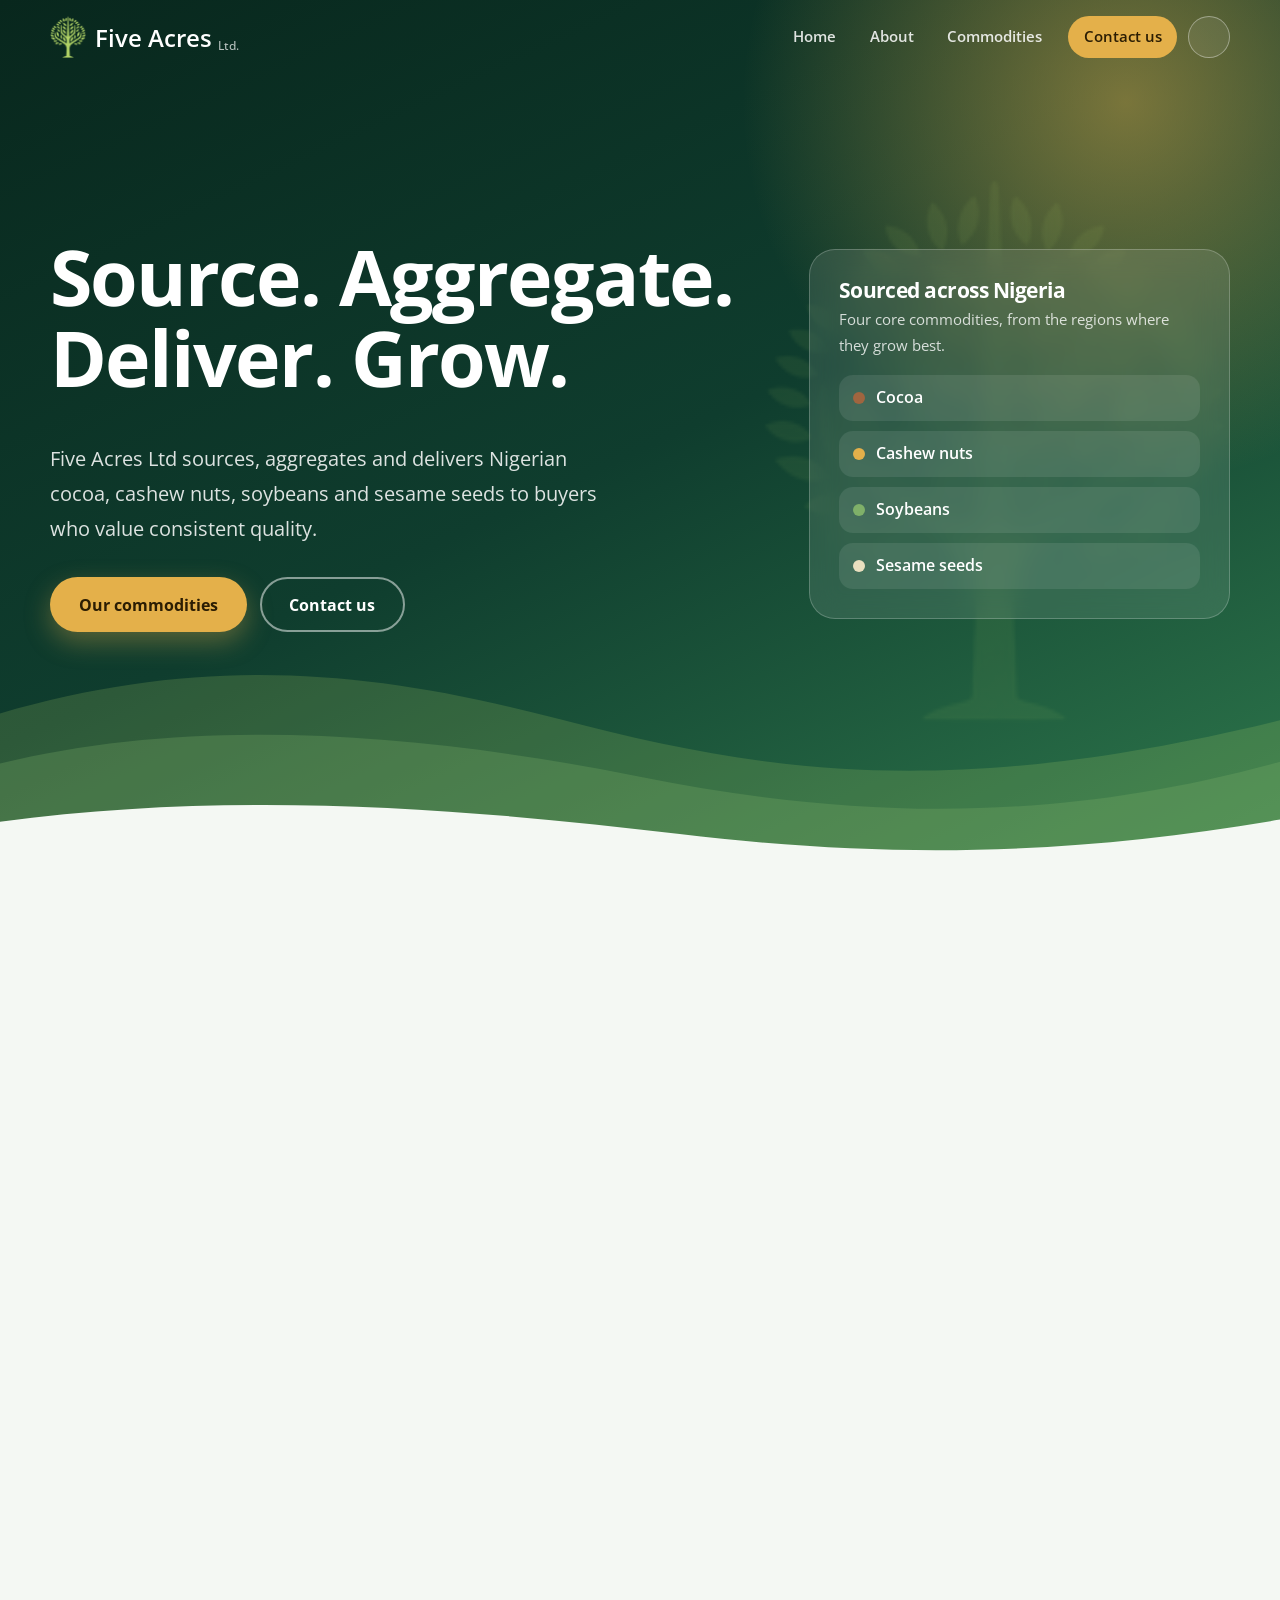
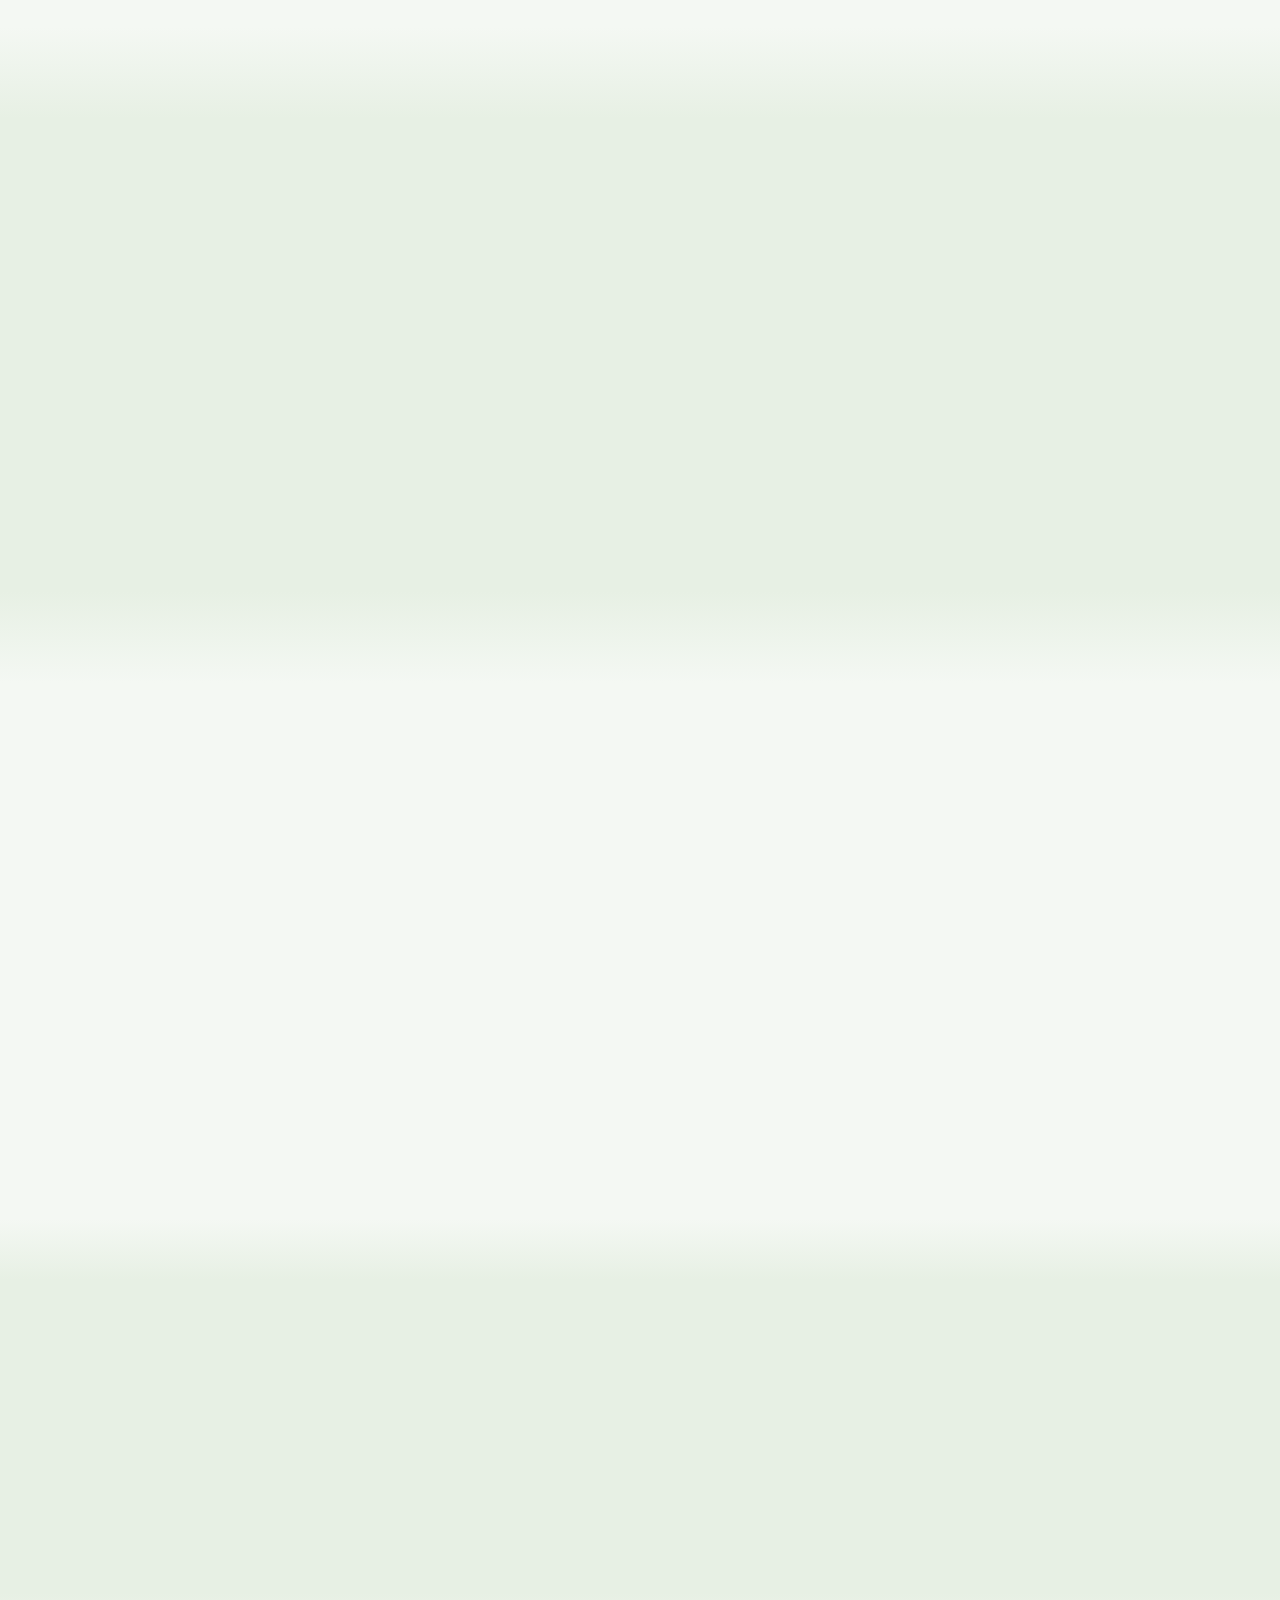
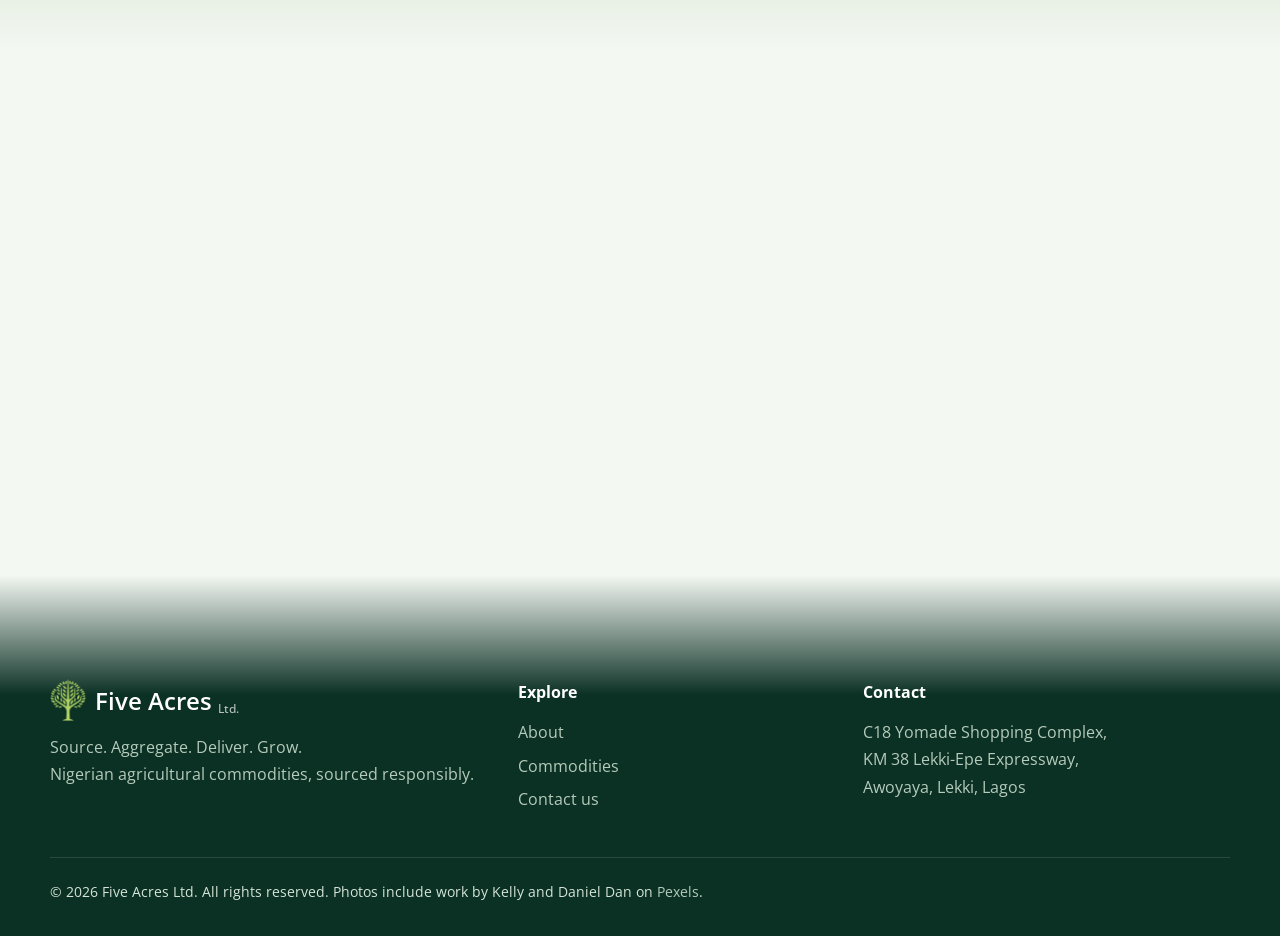
==== commit aca5bd8d: "updates Signed-off-by: GreatKhalid <fadelemichael2@gmail.com>" ====
--- a/index.html
+++ b/index.html
@@ -1427,6 +1427,27 @@
             }
         }
     </style>
+    <noscript>
+        <style>
+            .page {
+                display: block !important
+            }
+
+            .js .rv,
+            .rv {
+                opacity: 1 !important;
+                transform: none !important
+            }
+
+            .hero h1 span,
+            .hero .lead,
+            .hero .bt,
+            .glass {
+                opacity: 1 !important;
+                transform: none !important
+            }
+        </style>
+    </noscript>
 </head>
 
 <body>
@@ -1483,7 +1504,7 @@
 
     <main>
         <!-- HOME -->
-        <div class="page" id="p-home">
+        <div class="page on" id="p-home">
             <section class="hero" id="hero"><i class="lm wm" aria-hidden="true"></i><svg class="hills"
                     viewBox="0 0 1440 320" preserveAspectRatio="none" aria-hidden="true">
                     <path d="M0 150C240 60 420 70 640 130s420 90 800-20v210H0z" />
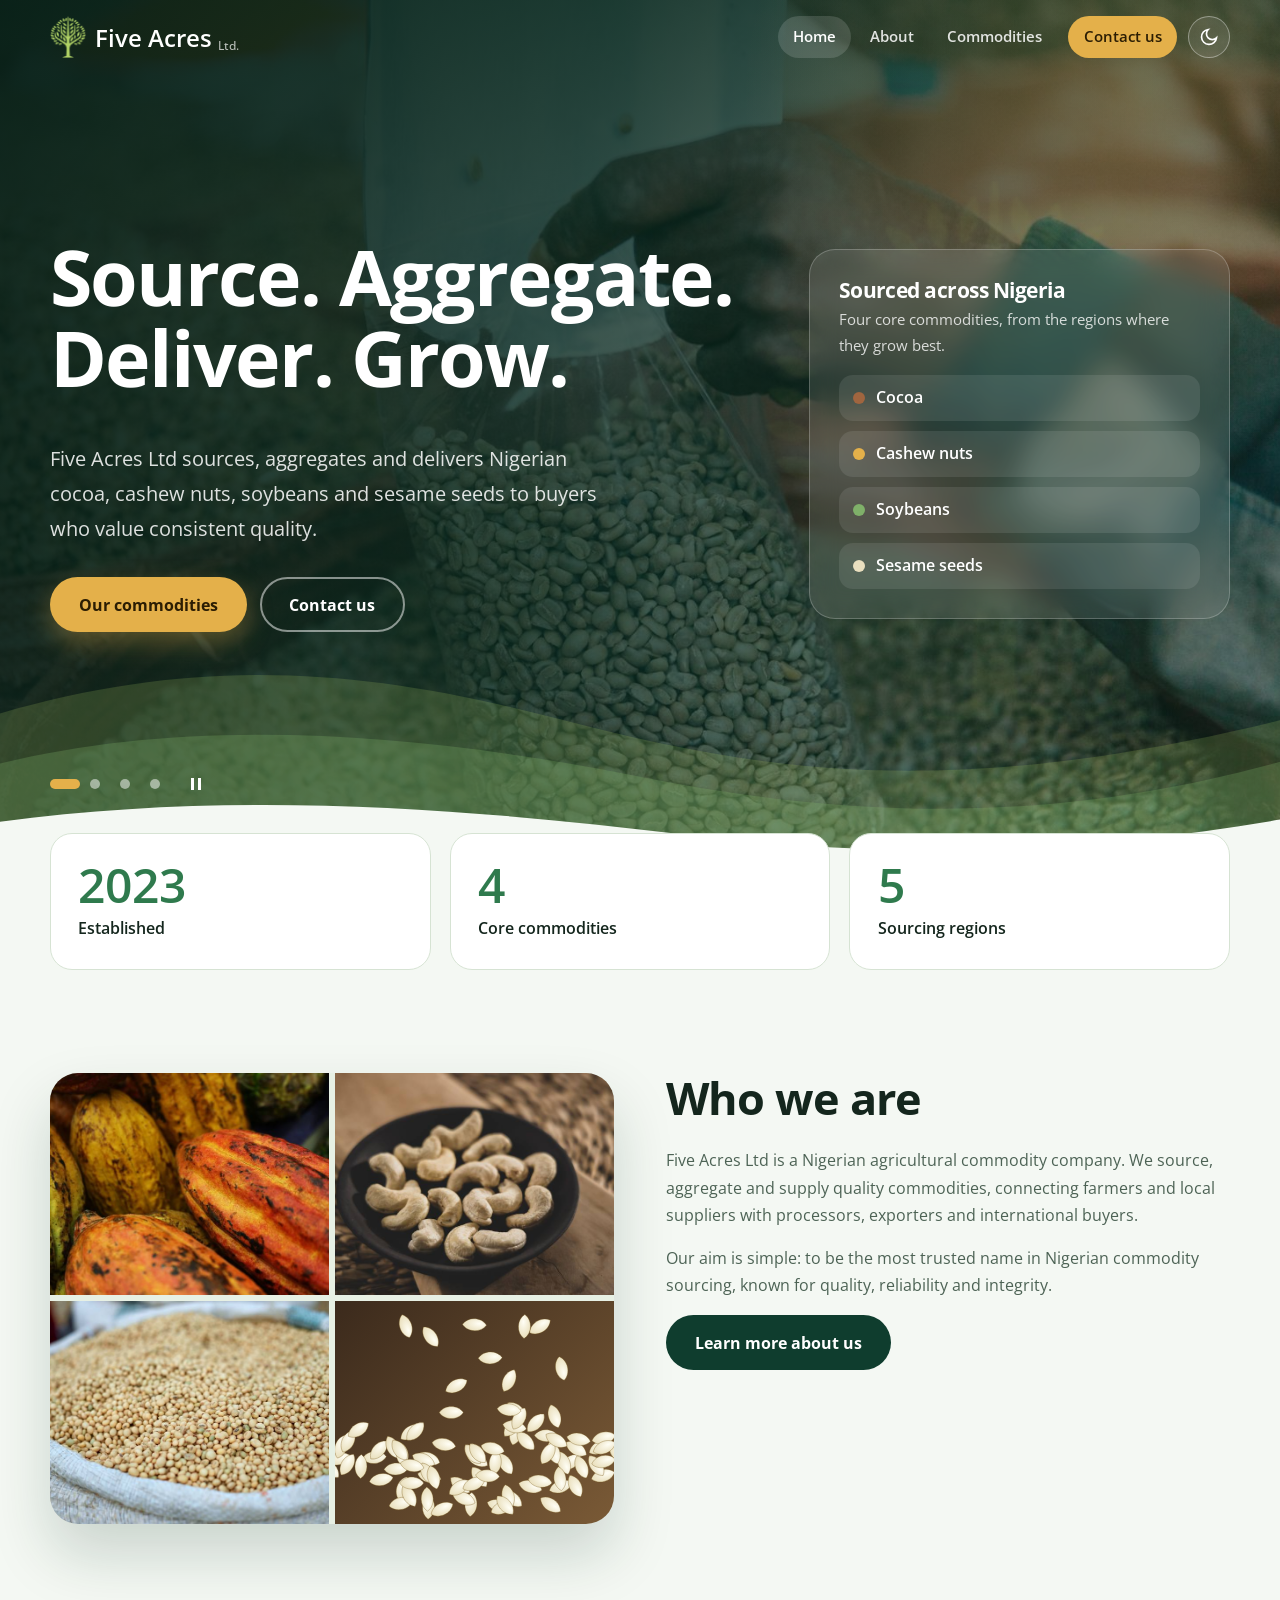
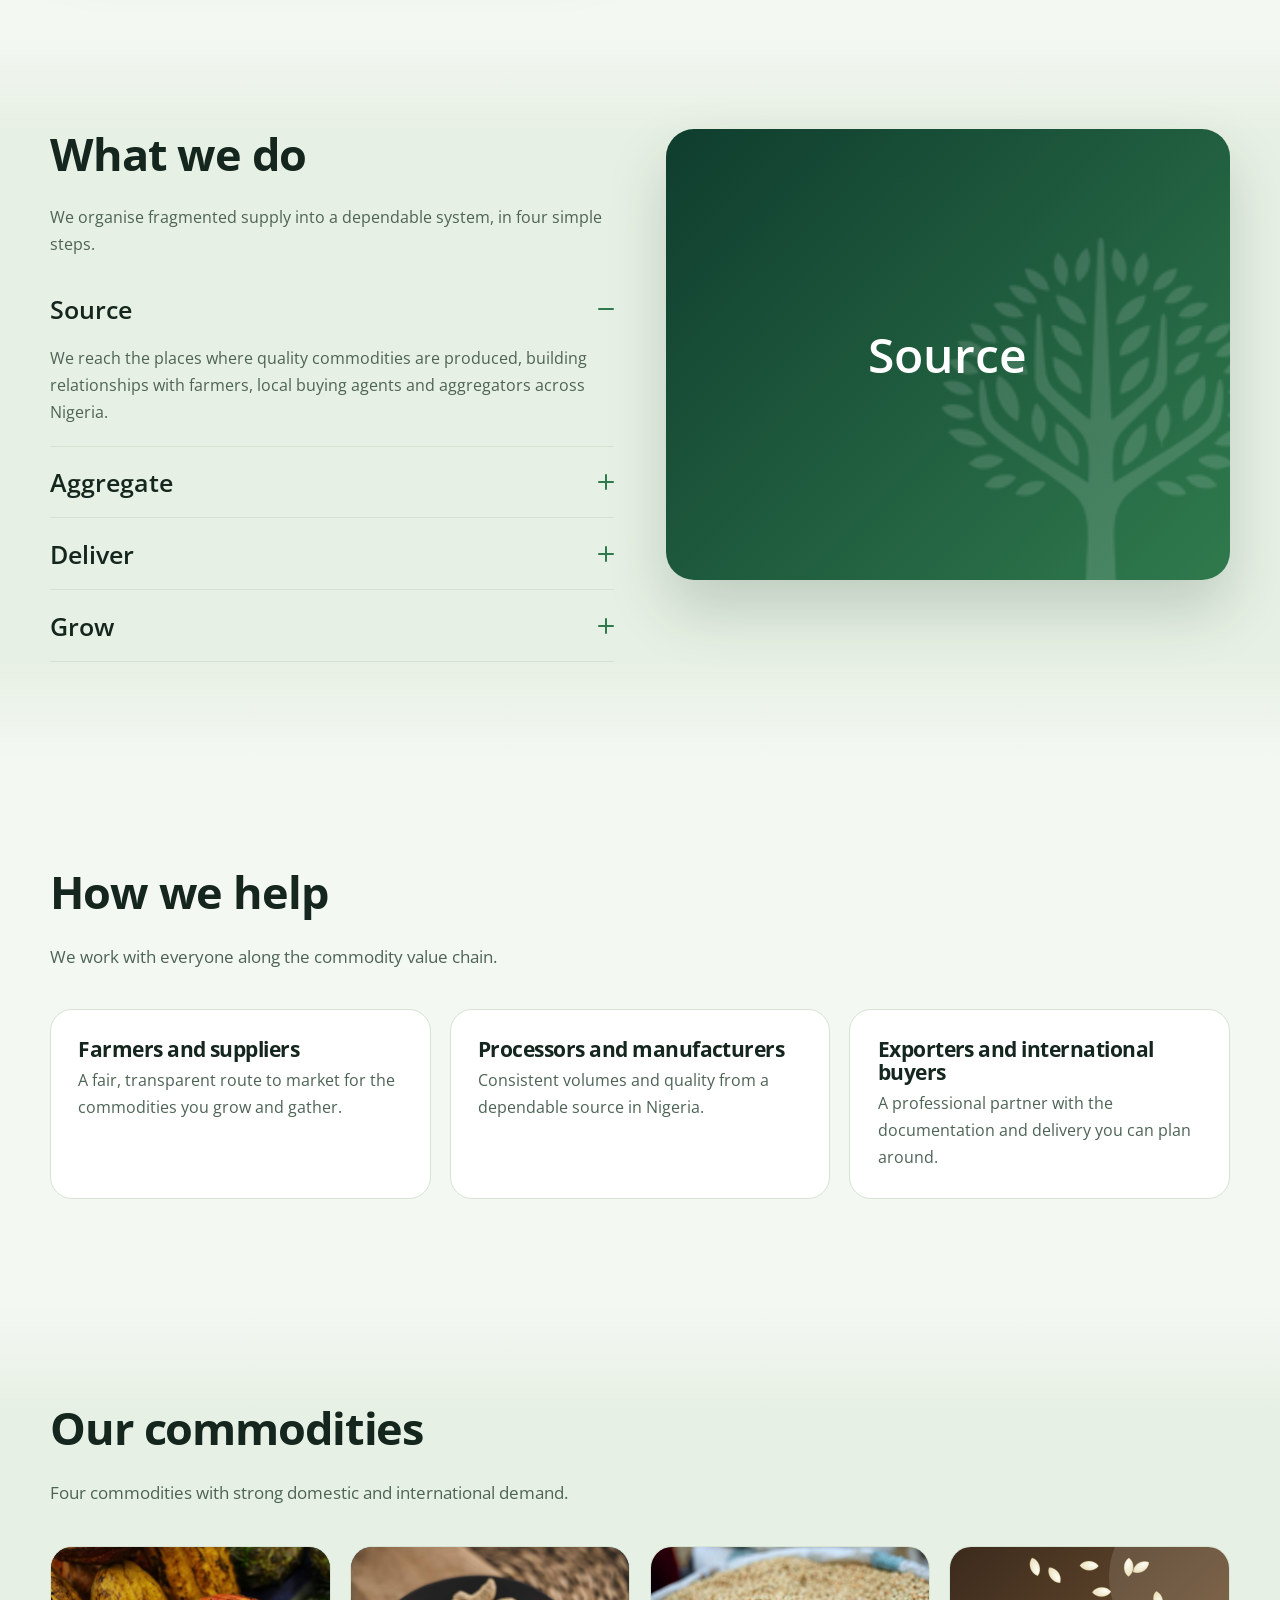
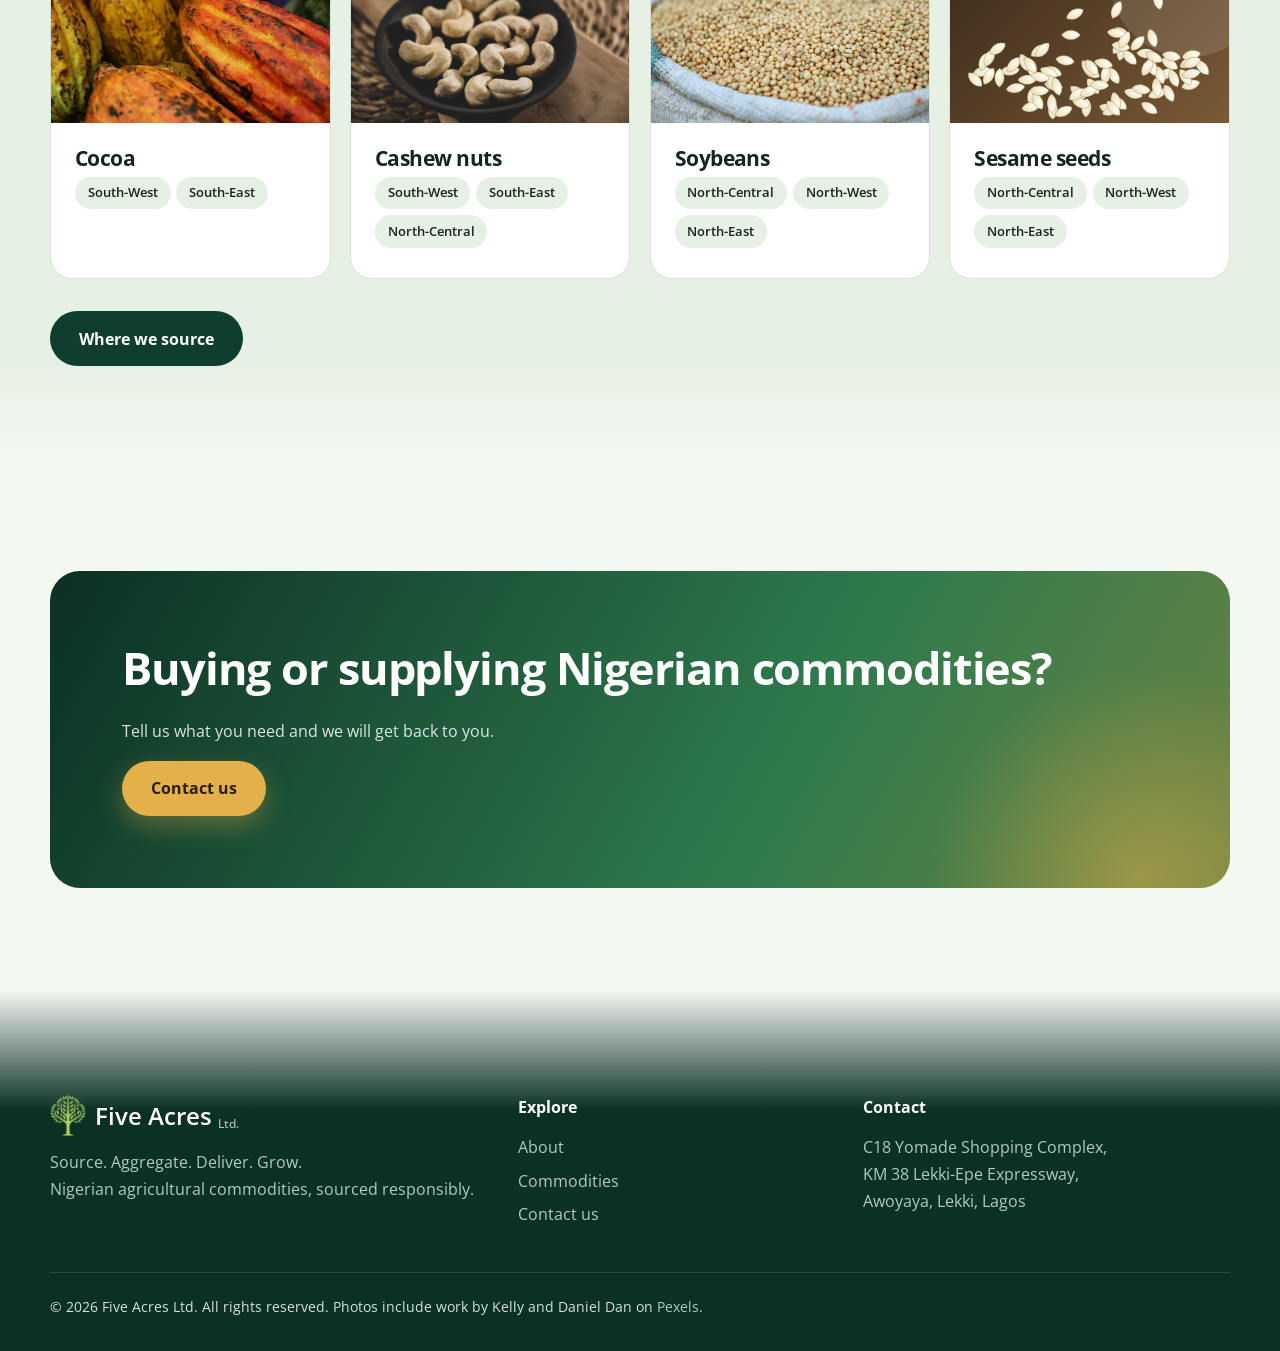
==== commit fd452411: "ne" ====
--- a/index.html
+++ b/index.html
@@ -1,2181 +1,319 @@
 <!DOCTYPE html>
 <html lang="en">
-
 <head>
-    <meta charset="utf-8">
-    <meta name="viewport" content="width=device-width, initial-scale=1, viewport-fit=cover">
-    <title>Five Acres Ltd | Nigerian Agricultural Commodities</title>
-    <meta name="description"
-        content="Five Acres Ltd sources, aggregates and supplies Nigerian cocoa, cashew, soybeans and sesame seeds.">
-    <link rel="preconnect" href="https://fonts.googleapis.com">
-    <link rel="preconnect" href="https://fonts.gstatic.com" crossorigin>
-    <link href="https://fonts.googleapis.com/css2?family=Open+Sans:wght@400;500;600;700;800&display=swap"
-        rel="stylesheet">
-    <script>
-        const d = document.documentElement;
-        d.classList.add('js');
-        try {
-            var t = localStorage.getItem('fa-theme')
-        } catch (e) {}
-        d.dataset.theme = t || (matchMedia('(prefers-color-scheme:dark)').matches ? 'dark' : 'light')
-    </script>
-    <style>
-        :root {
-            --g9: #0b3024;
-            --g8: #0f3d2e;
-            --g6: #2f7a4d;
-            --g4: #7fb069;
-            --lime: #b7d968;
-            --gold: #e4b04a;
-            --bg: #f4f8f3;
-            --bg2: #e7f0e4;
-            --card: #fff;
-            --ink: #14261d;
-            --mut: #4d6355;
-            --line: #d6e3d3;
-            --ac: #2f7a4d;
-            --r: 22px;
-            box-sizing: border-box;
-            padding-top: env(safe-area-inset-top, 0px);
-            padding-bottom: env(safe-area-inset-bottom, 0px)
-        }
-
-        @media(prefers-color-scheme:dark) {
-            :root:not([data-theme=light]) {
-                --bg: #08160f;
-                --bg2: #0e2419;
-                --card: #12291e;
-                --ink: #e9f2ea;
-                --mut: #a3b9aa;
-                --line: #24443a;
-                --ac: #8fcf7c
-            }
-        }
-
-        :root[data-theme=dark] {
-            --bg: #08160f;
-            --bg2: #0e2419;
-            --card: #12291e;
-            --ink: #e9f2ea;
-            --mut: #a3b9aa;
-            --line: #24443a;
-            --ac: #8fcf7c
-        }
-
-        *,
-        *::before,
-        *::after {
-            box-sizing: border-box
-        }
-
-        html {
-            scroll-behavior: smooth;
-            scroll-padding-top: calc(80px + env(safe-area-inset-top, 0px));
-            height: 100%
-        }
-
-        body {
-            margin: 0;
-            min-height: 100%;
-            background: var(--bg);
-            color: var(--ink);
-            font: 16px/1.7 'Open Sans', system-ui, sans-serif;
-            -webkit-font-smoothing: antialiased;
-            overflow-x: hidden;
-            transition: background-color .4s, color .4s
-        }
-
-        h1,
-        h2,
-        h3 {
-            font-family: 'Open Sans', system-ui, sans-serif;
-            line-height: 1.12;
-            margin: 0 0 .55em;
-            font-weight: 700;
-            letter-spacing: -.025em
-        }
-
-        h1 {
-            font-size: clamp(2.4rem, 6.2vw, 4.8rem);
-            line-height: 1.06
-        }
-
-        h2 {
-            font-size: clamp(1.75rem, 3.6vw, 2.8rem)
-        }
-
-        h3 {
-            font-size: 1.3rem
-        }
-
-        p {
-            margin: 0 0 1em;
-            color: var(--mut)
-        }
-
-        a {
-            color: inherit
-        }
-
-        :focus-visible {
-            outline: 3px solid var(--gold);
-            outline-offset: 3px;
-            border-radius: 8px
-        }
-
-        .w {
-            width: min(1180px, 100% - 2.5rem);
-            margin-inline: auto
-        }
-
-        .s {
-            padding: clamp(3.5rem, 8vw, 6.5rem) 0
-        }
-
-        .alt {
-            background: linear-gradient(180deg, var(--bg), var(--bg2) 14%, var(--bg2) 86%, var(--bg));
-            transition: background .4s
-        }
-
-        .sh {
-            max-width: 44rem;
-            margin-bottom: 2.4rem
-        }
-
-        .sh p {
-            font-size: 1.08rem
-        }
-
-        /* header */
-        .hd {
-            position: fixed;
-            inset: 0 0 auto;
-            z-index: 50;
-            padding-top: env(safe-area-inset-top, 0px);
-            color: #fff;
-            transition: background .35s, box-shadow .35s
-        }
-
-        .hd.sc,
-        .hd.op {
-            background: rgba(9, 43, 32, .94);
-            backdrop-filter: blur(14px);
-            box-shadow: 0 8px 30px rgba(0, 0, 0, .22)
-        }
-
-        .hd .w {
-            display: flex;
-            align-items: center;
-            justify-content: space-between;
-            height: 74px
-        }
-
-        .lg {
-            display: flex;
-            align-items: center;
-            gap: .6rem;
-            text-decoration: none;
-            font: 600 1.5rem 'Open Sans', system-ui, sans-serif
-        }
-
-        .lm {
-            --tm: url([data-uri]);
-            display: block;
-            flex: none;
-            height: 42px;
-            width: auto;
-            aspect-ratio: .8529;
-            background: var(--lime);
-            -webkit-mask: var(--tm) center/contain no-repeat;
-            mask: var(--tm) center/contain no-repeat
-        }
-
-        .wm {
-            position: absolute;
-            right: 4%;
-            top: 50%;
-            height: auto;
-            width: min(44vw, 470px);
-            transform: translateY(-50%);
-            opacity: .08;
-            z-index: 0
-        }
-
-        .lg small {
-            font: 500 .72rem 'Open Sans', system-ui, sans-serif;
-            opacity: .7;
-            align-self: flex-end;
-            margin: 0 0 .3rem -.25rem
-        }
-
-        nav {
-            display: flex;
-            gap: .2rem;
-            align-items: center;
-            margin-left: auto;
-            order: 2
-        }
-
-        .th {
-            order: 3;
-            margin-left: .7rem;
-            width: 42px;
-            height: 42px;
-            flex: none;
-            border-radius: 50%;
-            border: 1px solid rgba(255, 255, 255, .38);
-            background: rgba(255, 255, 255, .08);
-            color: #fff;
-            display: grid;
-            place-items: center;
-            cursor: pointer;
-            transition: background .25s, transform .4s
-        }
-
-        .th:hover {
-            background: rgba(255, 255, 255, .2);
-            transform: rotate(20deg)
-        }
-
-        .bg {
-            order: 4
-        }
-
-        nav a {
-            text-decoration: none;
-            padding: .5rem .95rem;
-            border-radius: 99px;
-            font-weight: 600;
-            font-size: .94rem;
-            opacity: .86;
-            transition: background .25s, opacity .25s
-        }
-
-        nav a:hover,
-        nav a.on {
-            background: rgba(255, 255, 255, .14);
-            opacity: 1
-        }
-
-        nav a.cta {
-            background: var(--gold);
-            color: #2b1d03;
-            opacity: 1;
-            margin-left: .5rem
-        }
-
-        nav a.cta:hover {
-            background: #f0c065
-        }
-
-        .bg {
-            display: none;
-            background: none;
-            border: 0;
-            width: 44px;
-            height: 44px;
-            cursor: pointer;
-            position: relative
-        }
-
-        .bg i {
-            position: absolute;
-            left: 10px;
-            right: 10px;
-            height: 2px;
-            background: #fff;
-            border-radius: 2px;
-            transition: .3s
-        }
-
-        .bg i:first-child {
-            top: 18px
-        }
-
-        .bg i:last-child {
-            top: 26px
-        }
-
-        .bg[aria-expanded=true] i:first-child {
-            top: 22px;
-            transform: rotate(45deg)
-        }
-
-        .bg[aria-expanded=true] i:last-child {
-            top: 22px;
-            transform: rotate(-45deg)
-        }
-
-        /* hero + page headers */
-        .hero,
-        .ph {
-            position: relative;
-            color: #fff;
-            overflow: hidden;
-            background: linear-gradient(155deg, var(--a, var(--g9)), var(--m, var(--g8)) 50%, var(--b, var(--g6)))
-        }
-
-        .hero {
-            min-height: 100svh;
-            display: flex;
-            align-items: center;
-            padding: 7rem 0 9rem;
-            --a: #08271d;
-            --b: #2f7a4d
-        }
-
-        .hero::before,
-        .ph::before {
-            content: "";
-            position: absolute;
-            width: 60vmax;
-            height: 60vmax;
-            right: -18vmax;
-            top: -22vmax;
-            border-radius: 50%;
-            background: radial-gradient(closest-side, rgba(228, 176, 74, .5), transparent);
-            animation: gl 14s ease-in-out infinite alternate
-        }
-
-        @keyframes gl {
-            to {
-                transform: translate(-6vmax, 5vmax) scale(1.1)
-            }
-        }
-
-        .hills {
-            position: absolute;
-            left: -6%;
-            bottom: -1px;
-            width: 112%;
-            height: 34%;
-            animation: dr 26s ease-in-out infinite alternate
-        }
-
-        @keyframes dr {
-            to {
-                transform: translateX(4%)
-            }
-        }
-
-        .hills path:nth-child(1) {
-            fill: rgba(183, 217, 104, .18)
-        }
-
-        .hills path:nth-child(2) {
-            fill: rgba(127, 176, 105, .28)
-        }
-
-        .hills path:nth-child(3) {
-            fill: var(--bg)
-        }
-
-        .hh {
-            position: relative;
-            z-index: 1;
-            display: grid;
-            grid-template-columns: 1.35fr .8fr;
-            gap: 3rem;
-            align-items: center
-        }
-
-        .hero h1 span {
-            display: inline-block;
-            opacity: 0;
-            transform: translateY(40px);
-            animation: up .9s cubic-bezier(.2, .7, .2, 1) forwards
-        }
-
-        .hero h1 span:nth-child(2) {
-            animation-delay: .18s
-        }
-
-        .hero h1 span:nth-child(3) {
-            animation-delay: .36s
-        }
-
-        .hero h1 span:nth-child(4) {
-            animation-delay: .54s
-        }
-
-        @keyframes up {
-            to {
-                opacity: 1;
-                transform: none
-            }
-        }
-
-        .hero .lead {
-            font-size: clamp(1.05rem, 2vw, 1.28rem);
-            max-width: 36rem;
-            color: rgba(255, 255, 255, .86);
-            margin: 1.2rem 0 2rem;
-            opacity: 0;
-            animation: up .9s .8s forwards
-        }
-
-        .hero .bt {
-            opacity: 0;
-            animation: up .9s 1s forwards
-        }
-
-        .glass {
-            background: rgba(255, 255, 255, .1);
-            border: 1px solid rgba(255, 255, 255, .22);
-            backdrop-filter: blur(14px);
-            border-radius: 26px;
-            padding: 1.8rem;
-            opacity: 0;
-            animation: up 1s 1.1s forwards
-        }
-
-        .glass h3 {
-            margin-bottom: .3rem
-        }
-
-        .glass p {
-            color: rgba(255, 255, 255, .8);
-            font-size: .95rem
-        }
-
-        .glass ul {
-            list-style: none;
-            padding: 0;
-            margin: 1rem 0 0;
-            display: grid;
-            gap: .6rem
-        }
-
-        .glass li {
-            display: flex;
-            align-items: center;
-            gap: .7rem;
-            font-weight: 600;
-            padding: .6rem .9rem;
-            border-radius: 14px;
-            background: rgba(255, 255, 255, .09)
-        }
-
-        .glass li i {
-            width: 12px;
-            height: 12px;
-            border-radius: 50%;
-            background: var(--c)
-        }
-
-        .ph {
-            padding: 9.5rem 0 7.5rem
-        }
-
-        .ph .w {
-            position: relative;
-            z-index: 1;
-            max-width: 1180px
-        }
-
-        .ph h1 {
-            font-size: clamp(2.2rem, 5.2vw, 3.9rem)
-        }
-
-        .ph p {
-            color: rgba(255, 255, 255, .86);
-            font-size: 1.15rem;
-            max-width: 40rem;
-            margin: 0
-        }
-
-        .ph::after {
-            content: "";
-            position: absolute;
-            inset: auto 0 0;
-            height: 110px;
-            background: linear-gradient(transparent, var(--bg))
-        }
-
-        .bt {
-            display: flex;
-            flex-wrap: wrap;
-            gap: .8rem
-        }
-
-        .b {
-            display: inline-flex;
-            align-items: center;
-            justify-content: center;
-            padding: .9rem 1.7rem;
-            border-radius: 99px;
-            font: 700 .98rem 'Open Sans', system-ui, sans-serif;
-            text-decoration: none;
-            border: 2px solid transparent;
-            cursor: pointer;
-            transition: transform .25s, background .25s, box-shadow .25s
-        }
-
-        .b:hover {
-            transform: translateY(-2px)
-        }
-
-        .b.p {
-            background: var(--gold);
-            color: #2b1d03;
-            box-shadow: 0 10px 26px rgba(228, 176, 74, .35)
-        }
-
-        .b.p:hover {
-            background: #f0c065
-        }
-
-        .b.o {
-            border-color: rgba(255, 255, 255, .5);
-            color: #fff
-        }
-
-        .b.o:hover {
-            background: rgba(255, 255, 255, .12)
-        }
-
-        .b.d {
-            background: var(--g8);
-            color: #fff
-        }
-
-        .b.d:hover {
-            background: var(--g6)
-        }
-
-        /* stats */
-        .st {
-            margin-top: -4.2rem;
-            position: relative;
-            z-index: 2
-        }
-
-        .g {
-            display: grid;
-            gap: 1.2rem;
-            grid-template-columns: repeat(auto-fit, minmax(min(100%, 250px), 1fr))
-        }
-
-        .cd {
-            background: var(--card);
-            border: 1px solid var(--line);
-            border-radius: var(--r);
-            padding: 1.7rem;
-            transition: transform .35s, box-shadow .35s, border-color .35s, background-color .4s
-        }
-
-        .cd:hover {
-            transform: translateY(-6px);
-            box-shadow: 0 22px 44px rgba(11, 48, 36, .14);
-            border-color: var(--g4)
-        }
-
-        .cd h3 {
-            margin-bottom: .4rem
-        }
-
-        .cd p {
-            margin: 0;
-            font-size: .98rem
-        }
-
-        .n {
-            font: 600 clamp(2.2rem, 4vw, 3rem)/1 'Open Sans', system-ui, sans-serif;
-            color: var(--ac);
-            margin-bottom: .4rem
-        }
-
-        .n+p {
-            font-weight: 600;
-            color: var(--ink)
-        }
-
-        .n~small {
-            display: block;
-            color: var(--mut);
-            margin-top: .3rem;
-            font-size: .85rem;
-            line-height: 1.4
-        }
-
-        /* chain */
-        .chain {
-            display: flex;
-            gap: 1.2rem
-        }
-
-        .nd {
-            flex: 1;
-            position: relative;
-            text-align: center;
-            padding: 1.3rem .8rem;
-            border-radius: 18px;
-            background: var(--card);
-            border: 1px solid var(--line);
-            font-weight: 700;
-            display: flex;
-            align-items: center;
-            justify-content: center;
-            min-height: 86px
-        }
-
-        .nd+.nd::before {
-            content: "";
-            position: absolute;
-            left: -1.2rem;
-            top: 50%;
-            width: 1.2rem;
-            height: 2px;
-            background: var(--g4);
-            transform: scaleX(0);
-            transform-origin: left;
-            transition: transform .5s .4s
-        }
-
-        .nd.in::before {
-            transform: none
-        }
-
-        .nd.me {
-            background: linear-gradient(135deg, var(--g8), var(--g6));
-            color: #fff;
-            border: 0;
-            box-shadow: 0 18px 40px rgba(15, 61, 46, .3)
-        }
-
-        /* commodity cards */
-        .cm {
-            padding: 0;
-            overflow: hidden;
-            display: flex;
-            flex-direction: column
-        }
-
-        .cm .ic {
-            height: 176px;
-            display: grid;
-            place-items: center;
-            background: linear-gradient(135deg, var(--x), var(--y));
-            position: relative;
-            overflow: hidden
-        }
-
-        .cm .ic::after {
-            content: "";
-            position: absolute;
-            width: 160px;
-            height: 160px;
-            border-radius: 50%;
-            background: rgba(255, 255, 255, .12);
-            right: -40px;
-            top: -50px;
-            transition: transform .6s
-        }
-
-        .cm:hover .ic::after {
-            transform: scale(1.5)
-        }
-
-        .cm .ic svg {
-            width: 100%;
-            height: 100%;
-            position: relative;
-            z-index: 1;
-            transition: transform .6s
-        }
-
-        .cm:hover .ic svg {
-            transform: scale(1.06)
-        }
-
-        .cm img {
-            width: 100%;
-            height: 100%;
-            object-fit: cover;
-            position: relative;
-            z-index: 1
-        }
-
-        .cm .bd2 {
-            padding: 1.5rem;
-            flex: 1
-        }
-
-        .tg,
-        .ch {
-            display: inline-block;
-            padding: .3rem .8rem;
-            border-radius: 99px;
-            font-weight: 600;
-            font-size: .84rem;
-            margin: 0 .35rem .4rem 0
-        }
-
-        .tg {
-            background: var(--bg2);
-            color: var(--ink)
-        }
-
-        .ch {
-            background: rgba(255, 255, 255, .16);
-            color: #fff;
-            font-size: .9rem
-        }
-
-        /* layout helpers */
-        .sp {
-            display: grid;
-            grid-template-columns: 1fr 1fr;
-            gap: clamp(1.5rem, 4vw, 4.5rem);
-            align-items: start
-        }
-
-        .ck {
-            list-style: none;
-            padding: 0;
-            margin: 0;
-            display: grid;
-            gap: .7rem
-        }
-
-        .ck li {
-            position: relative;
-            padding-left: 1.7rem;
-            color: var(--mut)
-        }
-
-        .ck li::before {
-            content: "";
-            position: absolute;
-            left: 0;
-            top: .55em;
-            width: .8rem;
-            height: .8rem;
-            border-radius: 50%;
-            background: linear-gradient(135deg, var(--g6), var(--lime))
-        }
-
-        .dk {
-            border-radius: var(--r);
-            padding: clamp(1.6rem, 4vw, 2.6rem);
-            color: #fff;
-            background: linear-gradient(140deg, var(--g9), var(--g6))
-        }
-
-        .dk.v2 {
-            background: linear-gradient(140deg, #14402f, #6a8a3c 120%)
-        }
-
-        .dk h3 {
-            font-size: 1.6rem
-        }
-
-        .dk p,
-        .dk .ck li {
-            color: rgba(255, 255, 255, .86)
-        }
-
-        .dk .ck li::before {
-            background: var(--lime)
-        }
-
-        .bd {
-            border-radius: 30px;
-            padding: clamp(2rem, 6vw, 4.5rem);
-            color: #fff;
-            background: linear-gradient(120deg, var(--g9), var(--g6) 62%, #9a8a3a 130%);
-            position: relative;
-            overflow: hidden
-        }
-
-        .bd::after {
-            content: "";
-            position: absolute;
-            width: 420px;
-            height: 420px;
-            border-radius: 50%;
-            right: -120px;
-            bottom: -200px;
-            background: radial-gradient(closest-side, rgba(228, 176, 74, .45), transparent)
-        }
-
-        .bd>* {
-            position: relative;
-            z-index: 1
-        }
-
-        .bd p {
-            color: rgba(255, 255, 255, .86);
-            max-width: 40rem
-        }
-
-        .bd blockquote {
-            margin: 0 0 1rem;
-            font: 600 clamp(1.35rem, 3vw, 2.2rem)/1.35 'Open Sans', system-ui, sans-serif;
-            max-width: 46rem
-        }
-
-        .tl {
-            border-left: 2px solid var(--line);
-            padding-left: 1.8rem;
-            display: grid;
-            gap: 1.6rem;
-            margin-left: .4rem
-        }
-
-        .tl div {
-            position: relative
-        }
-
-        .tl div::before {
-            content: "";
-            position: absolute;
-            left: -2.3rem;
-            top: .35rem;
-            width: .9rem;
-            height: .9rem;
-            border-radius: 50%;
-            background: var(--g6);
-            box-shadow: 0 0 0 5px var(--bg)
-        }
-
-        .tl b {
-            font: 600 1.35rem 'Open Sans', system-ui, sans-serif;
-            display: block
-        }
-
-        .tb {
-            display: flex;
-            flex-wrap: wrap;
-            gap: .6rem
-        }
-
-        .tb button {
-            border: 1px solid var(--line);
-            background: var(--card);
-            color: var(--ink);
-            padding: .7rem 1.3rem;
-            border-radius: 99px;
-            font: 600 .95rem 'Open Sans', system-ui, sans-serif;
-            cursor: pointer;
-            transition: .25s
-        }
-
-        .tb button:hover {
-            border-color: var(--g4)
-        }
-
-        .tb button[aria-selected=true] {
-            background: var(--g8);
-            border-color: var(--g8);
-            color: #fff
-        }
-
-        .pn {
-            margin-top: 1.4rem;
-            border-radius: var(--r);
-            padding: clamp(1.6rem, 4vw, 2.8rem);
-            color: #fff;
-            background: linear-gradient(135deg, var(--g9), var(--k, var(--g6)));
-            animation: pg .5s
-        }
-
-        .pn h3 {
-            font-size: 1.8rem
-        }
-
-        .pn p {
-            color: rgba(255, 255, 255, .88);
-            margin: 1rem 0 0
-        }
-
-        .ft {
-            background: linear-gradient(var(--bg), var(--g9) 120px);
-            color: #d4e4d8;
-            padding: 6.5rem 0 2rem
-        }
-
-        .ft p,
-        .ft a {
-            color: #b5cbbb;
-            text-decoration: none
-        }
-
-        .ft a:hover {
-            color: #fff
-        }
-
-        .fg {
-            display: grid;
-            grid-template-columns: 1.4fr 1fr 1.2fr;
-            gap: 2.5rem
-        }
-
-        .ft h4 {
-            margin: 0 0 .8rem;
-            color: #fff;
-            font-size: 1rem
-        }
-
-        .ft .fl {
-            display: grid;
-            gap: .4rem
-        }
-
-        .ft .lg {
-            color: #fff;
-            margin-bottom: .8rem
-        }
-
-        .cp {
-            border-top: 1px solid rgba(255, 255, 255, .12);
-            margin-top: 2.5rem;
-            padding-top: 1.4rem;
-            font-size: .88rem
-        }
-
-        .hero.im::after {
-            content: '';
-            position: absolute;
-            inset: 0;
-            z-index: 0;
-            background: linear-gradient(100deg, rgba(6, 31, 23, .94) 0%, rgba(8, 41, 30, .8) 42%, rgba(15, 61, 46, .4) 100%), linear-gradient(180deg, rgba(6, 31, 23, .5), transparent 30%)
-        }
-
-        .hero.im::before {
-            opacity: .5;
-            z-index: 1
-        }
-
-        .hero.im .wm {
-            opacity: .05;
-            z-index: 1
-        }
-
-        .hills {
-            z-index: 1
-        }
-
-        .hs {
-            position: absolute;
-            inset: 0;
-            z-index: 0;
-            background: var(--g9)
-        }
-
-        .hs div {
-            position: absolute;
-            inset: 0;
-            background: var(--i) var(--p, 50% 50%)/cover no-repeat;
-            opacity: 0;
-            transform: scale(1.08);
-            transition: opacity 1.5s ease, transform 9s linear
-        }
-
-        .hs div.on {
-            opacity: 1;
-            transform: scale(1)
-        }
-
-        .dots {
-            position: absolute;
-            left: 0;
-            right: 0;
-            bottom: 6.4rem;
-            margin-inline: auto;
-            z-index: 2;
-            display: flex;
-            align-items: center
-        }
-
-        .dots button {
-            position: relative;
-            width: 30px;
-            height: 28px;
-            border: 0;
-            background: none;
-            cursor: pointer;
-            padding: 0
-        }
-
-        .dots button::before {
-            content: '';
-            position: absolute;
-            left: 50%;
-            top: 50%;
-            width: 10px;
-            height: 10px;
-            margin: -5px 0 0 -5px;
-            border-radius: 99px;
-            background: rgba(255, 255, 255, .5);
-            transition: width .5s, margin .5s, background .5s
-        }
-
-        .dots button[aria-current=true]::before {
-            width: 30px;
-            margin-left: -15px;
-            background: var(--gold)
-        }
-
-        .dots .pp {
-            margin-left: .7rem
-        }
-
-        .dots .pp::before {
-            width: 10px;
-            height: 12px;
-            margin: -6px 0 0 -5px;
-            border-radius: 0;
-            background: none;
-            border: solid #fff;
-            border-width: 0 3px
-        }
-
-        .dots .pp.on::before {
-            width: 0;
-            height: 0;
-            margin: -6px 0 0 -4px;
-            border: solid transparent;
-            border-width: 6px 0 6px 10px;
-            border-left-color: #fff
-        }
-
-        .col2 img {
-            width: 100%;
-            height: 100%;
-            object-fit: cover;
-            display: block
-        }
-
-        .vis {
-            border-radius: 28px;
-            overflow: hidden;
-            aspect-ratio: 5/4;
-            background: var(--bg2);
-            box-shadow: 0 30px 60px rgba(11, 48, 36, .18)
-        }
-
-        .vis img {
-            width: 100%;
-            height: 100%;
-            object-fit: cover;
-            display: block
-        }
-
-        .col2 {
-            display: grid;
-            grid-template-columns: 1fr 1fr;
-            grid-template-rows: 1fr 1fr;
-            gap: 6px;
-            height: 100%
-        }
-
-        .col2>div {
-            background: linear-gradient(135deg, var(--x), var(--y));
-            min-height: 0
-        }
-
-        .col2 svg {
-            width: 100%;
-            height: 100%;
-            display: block
-        }
-
-        .fb {
-            height: 100%;
-            display: grid;
-            place-items: center;
-            background: linear-gradient(135deg, var(--x), var(--y));
-            color: #fff;
-            position: relative;
-            overflow: hidden;
-            font: 600 clamp(2rem, 5vw, 3rem) 'Open Sans', system-ui, sans-serif;
-            animation: pg .5s
-        }
-
-        .fb .lm {
-            position: absolute;
-            right: -6%;
-            bottom: -8%;
-            height: auto;
-            width: 58%;
-            opacity: .14;
-            background: #fff
-        }
-
-        .ac {
-            border-bottom: 1px solid var(--line)
-        }
-
-        .ac button {
-            width: 100%;
-            display: flex;
-            justify-content: space-between;
-            align-items: center;
-            gap: 1rem;
-            background: none;
-            border: 0;
-            color: var(--ink);
-            font: 600 1.55rem 'Open Sans', system-ui, sans-serif;
-            padding: 1.15rem 0;
-            cursor: pointer;
-            text-align: left
-        }
-
-        .ac button i {
-            position: relative;
-            width: 16px;
-            height: 16px;
-            flex: none
-        }
-
-        .ac button i::before,
-        .ac button i::after {
-            content: "";
-            position: absolute;
-            background: var(--ac);
-            border-radius: 2px;
-            transition: transform .35s
-        }
-
-        .ac button i::before {
-            left: 0;
-            right: 0;
-            top: 7px;
-            height: 2px
-        }
-
-        .ac button i::after {
-            top: 0;
-            bottom: 0;
-            left: 7px;
-            width: 2px
-        }
-
-        .ac.o button i::after {
-            transform: scaleY(0)
-        }
-
-        .bdy {
-            display: grid;
-            grid-template-rows: 0fr;
-            transition: grid-template-rows .45s cubic-bezier(.2, .7, .2, 1)
-        }
-
-        .bdy>div {
-            overflow: hidden
-        }
-
-        .ac.o .bdy {
-            grid-template-rows: 1fr
-        }
-
-        .bdy p {
-            padding-bottom: 1.2rem;
-            margin: 0
-        }
-
-        .fm {
-            display: grid;
-            gap: 1.1rem;
-            padding: clamp(1.4rem, 3vw, 2.2rem)
-        }
-
-        .fm:hover {
-            transform: none;
-            box-shadow: none;
-            border-color: var(--line)
-        }
-
-        .fr {
-            display: grid;
-            grid-template-columns: 1fr 1fr;
-            gap: 1.1rem
-        }
-
-        .fm label {
-            display: grid;
-            gap: .4rem;
-            font-weight: 600;
-            font-size: .92rem;
-            color: var(--ink);
-            align-content: start
-        }
-
-        .fm input,
-        .fm select,
-        .fm textarea {
-            width: 100%;
-            font: 500 1rem 'Open Sans', system-ui, sans-serif;
-            color: var(--ink);
-            background: var(--bg);
-            border: 1.5px solid var(--line);
-            border-radius: 14px;
-            padding: .8rem 1rem;
-            transition: border-color .25s, box-shadow .25s
-        }
-
-        .fm textarea {
-            resize: vertical;
-            min-height: 130px
-        }
-
-        .fm input:focus,
-        .fm select:focus,
-        .fm textarea:focus {
-            outline: 0;
-            border-color: var(--g6);
-            box-shadow: 0 0 0 4px rgba(47, 122, 77, .2)
-        }
-
-        .fm [aria-invalid=true] {
-            border-color: #d1493a
-        }
-
-        .er {
-            color: #d1493a;
-            font-weight: 600;
-            font-size: .82rem;
-            min-height: 0
-        }
-
-        .hp {
-            position: absolute !important;
-            left: -9999px;
-            width: 1px;
-            height: 1px;
-            opacity: 0
-        }
-
-        .fm button {
-            justify-self: start
-        }
-
-        .fm button:disabled {
-            opacity: .6;
-            cursor: wait
-        }
-
-        #fs {
-            margin: 0;
-            font-weight: 600;
-            font-size: .95rem
-        }
-
-        #fs.ok {
-            color: var(--ac)
-        }
-
-        #fs.bad {
-            color: #d1493a
-        }
-
-        #ci p {
-            color: var(--mut)
-        }
-
-        #ci a {
-            color: var(--ac);
-            font-weight: 600
-        }
-
-        /* pages + reveal */
-        .page {
-            display: none
-        }
-
-        .page.on {
-            display: block;
-            animation: pg .6s cubic-bezier(.2, .7, .2, 1)
-        }
-
-        @keyframes pg {
-            from {
-                opacity: 0;
-                transform: translateY(14px)
-            }
-        }
-
-        .js .rv {
-            opacity: 0;
-            transform: translateY(22px);
-            transition: opacity .8s cubic-bezier(.2, .7, .2, 1) var(--d, 0s), transform .8s cubic-bezier(.2, .7, .2, 1) var(--d, 0s)
-        }
-
-        .js .rv.in {
-            opacity: 1;
-            transform: none
-        }
-
-        @media(max-width:900px) {
-            .bg {
-                display: block
-            }
-
-            .th {
-                margin-left: auto;
-                margin-right: .2rem
-            }
-
-            nav {
-                position: absolute;
-                top: calc(74px + env(safe-area-inset-top, 0px));
-                left: 0;
-                right: 0;
-                flex-direction: column;
-                align-items: stretch;
-                background: rgba(9, 43, 32, .98);
-                padding: .6rem 1.25rem 1.2rem;
-                max-height: 0;
-                opacity: 0;
-                visibility: hidden;
-                overflow: hidden;
-                transition: .35s
-            }
-
-            nav.o {
-                max-height: 480px;
-                opacity: 1;
-                visibility: visible
-            }
-
-            nav a {
-                padding: .85rem 1rem
-            }
-
-            nav a.cta {
-                margin: .4rem 0 0;
-                text-align: center
-            }
-
-            .hh,
-            .sp,
-            .fg {
-                grid-template-columns: 1fr
-            }
-
-            .fr {
-                grid-template-columns: 1fr
-            }
-
-            .vis {
-                aspect-ratio: 4/3
-            }
-
-            .hh {
-                gap: 2rem
-            }
-
-            .hero {
-                padding-bottom: 8rem
-            }
-
-            .chain {
-                flex-direction: column;
-                gap: 1.2rem
-            }
-
-            .nd {
-                min-height: 0
-            }
-
-            .nd+.nd::before {
-                left: 50%;
-                top: -1.2rem;
-                width: 2px;
-                height: 1.2rem;
-                transform: scaleY(0);
-                transform-origin: top
-            }
-
-            .nd.in::before {
-                transform: none
-            }
-        }
-
-        @media(max-width:520px) {
-            .b {
-                width: 100%
-            }
-
-            .hd .w {
-                height: 66px
-            }
-
-            .st {
-                margin-top: -3.2rem
-            }
-        }
-
-        @media(prefers-reduced-motion:reduce) {
-
-            *,
-            *::before,
-            *::after {
-                animation: none !important;
-                transition: none !important;
-                scroll-behavior: auto !important
-            }
-
-            .js .rv,
-            .hero h1 span,
-            .hero .lead,
-            .hero .bt,
-            .glass {
-                opacity: 1;
-                transform: none
-            }
-        }
-    </style>
-    <noscript>
-        <style>
-            .page {
-                display: block !important
-            }
-
-            .js .rv,
-            .rv {
-                opacity: 1 !important;
-                transform: none !important
-            }
-
-            .hero h1 span,
-            .hero .lead,
-            .hero .bt,
-            .glass {
-                opacity: 1 !important;
-                transform: none !important
-            }
-        </style>
-    </noscript>
+<meta charset="utf-8">
+<meta name="viewport" content="width=device-width, initial-scale=1, viewport-fit=cover">
+<title>Five Acres Ltd | Nigerian Agricultural Commodities</title>
+<meta name="description" content="Five Acres Ltd sources, aggregates and supplies Nigerian cocoa, cashew, soybeans and sesame seeds.">
+<link rel="preconnect" href="https://fonts.googleapis.com"><link rel="preconnect" href="https://fonts.gstatic.com" crossorigin>
+<link href="https://fonts.googleapis.com/css2?family=Open+Sans:wght@400;500;600;700;800&display=swap" rel="stylesheet">
+<script>const d=document.documentElement;d.classList.add('js');try{var t=localStorage.getItem('fa-theme')}catch(e){}d.dataset.theme=t||(matchMedia('(prefers-color-scheme:dark)').matches?'dark':'light')</script>
+<style>
+:root{--g9:#0b3024;--g8:#0f3d2e;--g6:#2f7a4d;--g4:#7fb069;--lime:#b7d968;--gold:#e4b04a;--bg:#f4f8f3;--bg2:#e7f0e4;--card:#fff;--ink:#14261d;--mut:#4d6355;--line:#d6e3d3;--ac:#2f7a4d;--r:22px;box-sizing:border-box;padding-top:env(safe-area-inset-top,0px);padding-bottom:env(safe-area-inset-bottom,0px)}
+@media(prefers-color-scheme:dark){:root:not([data-theme=light]){--bg:#08160f;--bg2:#0e2419;--card:#12291e;--ink:#e9f2ea;--mut:#a3b9aa;--line:#24443a;--ac:#8fcf7c}}
+:root[data-theme=dark]{--bg:#08160f;--bg2:#0e2419;--card:#12291e;--ink:#e9f2ea;--mut:#a3b9aa;--line:#24443a;--ac:#8fcf7c}
+*,*::before,*::after{box-sizing:border-box}
+html{scroll-behavior:smooth;scroll-padding-top:calc(80px + env(safe-area-inset-top,0px));height:100%}
+body{margin:0;min-height:100%;background:var(--bg);color:var(--ink);font:16px/1.7 'Open Sans',system-ui,sans-serif;-webkit-font-smoothing:antialiased;overflow-x:hidden;transition:background-color .4s,color .4s}
+h1,h2,h3{font-family:'Open Sans',system-ui,sans-serif;line-height:1.12;margin:0 0 .55em;font-weight:700;letter-spacing:-.025em}
+h1{font-size:clamp(2.4rem,6.2vw,4.8rem);line-height:1.06}h2{font-size:clamp(1.75rem,3.6vw,2.8rem)}h3{font-size:1.3rem}
+p{margin:0 0 1em;color:var(--mut)}a{color:inherit}
+:focus-visible{outline:3px solid var(--gold);outline-offset:3px;border-radius:8px}
+.w{width:min(1180px,100% - 2.5rem);margin-inline:auto}
+.s{padding:clamp(3.5rem,8vw,6.5rem) 0}.alt{background:linear-gradient(180deg,var(--bg),var(--bg2) 14%,var(--bg2) 86%,var(--bg));transition:background .4s}
+.sh{max-width:44rem;margin-bottom:2.4rem}.sh p{font-size:1.08rem}
+/* header */
+.hd{position:fixed;inset:0 0 auto;z-index:50;padding-top:env(safe-area-inset-top,0px);color:#fff;transition:background .35s,box-shadow .35s}
+.hd.sc,.hd.op{background:rgba(9,43,32,.94);backdrop-filter:blur(14px);box-shadow:0 8px 30px rgba(0,0,0,.22)}
+.hd .w{display:flex;align-items:center;justify-content:space-between;height:74px}
+.lg{display:flex;align-items:center;gap:.6rem;text-decoration:none;font:600 1.5rem 'Open Sans',system-ui,sans-serif}
+.lm{--tm:url([data-uri]);display:block;flex:none;height:42px;width:auto;aspect-ratio:.8529;background:var(--lime);-webkit-mask:var(--tm) center/contain no-repeat;mask:var(--tm) center/contain no-repeat}.wm{position:absolute;right:4%;top:50%;height:auto;width:min(44vw,470px);transform:translateY(-50%);opacity:.08;z-index:0}.lg small{font:500 .72rem 'Open Sans',system-ui,sans-serif;opacity:.7;align-self:flex-end;margin:0 0 .3rem -.25rem}
+nav{display:flex;gap:.2rem;align-items:center;margin-left:auto;order:2}.th{order:3;margin-left:.7rem;width:42px;height:42px;flex:none;border-radius:50%;border:1px solid rgba(255,255,255,.38);background:rgba(255,255,255,.08);color:#fff;display:grid;place-items:center;cursor:pointer;transition:background .25s,transform .4s}.th:hover{background:rgba(255,255,255,.2);transform:rotate(20deg)}.bg{order:4}
+nav a{text-decoration:none;padding:.5rem .95rem;border-radius:99px;font-weight:600;font-size:.94rem;opacity:.86;transition:background .25s,opacity .25s}
+nav a:hover,nav a.on{background:rgba(255,255,255,.14);opacity:1}
+nav a.cta{background:var(--gold);color:#2b1d03;opacity:1;margin-left:.5rem}nav a.cta:hover{background:#f0c065}
+.bg{display:none;background:none;border:0;width:44px;height:44px;cursor:pointer;position:relative}
+.bg i{position:absolute;left:10px;right:10px;height:2px;background:#fff;border-radius:2px;transition:.3s}.bg i:first-child{top:18px}.bg i:last-child{top:26px}
+.bg[aria-expanded=true] i:first-child{top:22px;transform:rotate(45deg)}.bg[aria-expanded=true] i:last-child{top:22px;transform:rotate(-45deg)}
+/* hero + page headers */
+.hero,.ph{position:relative;color:#fff;overflow:hidden;background:linear-gradient(155deg,var(--a,var(--g9)),var(--m,var(--g8)) 50%,var(--b,var(--g6)))}
+.hero{min-height:100svh;display:flex;align-items:center;padding:7rem 0 9rem;--a:#08271d;--b:#2f7a4d}
+.hero::before,.ph::before{content:"";position:absolute;width:60vmax;height:60vmax;right:-18vmax;top:-22vmax;border-radius:50%;background:radial-gradient(closest-side,rgba(228,176,74,.5),transparent);animation:gl 14s ease-in-out infinite alternate}
+@keyframes gl{to{transform:translate(-6vmax,5vmax) scale(1.1)}}
+.hills{position:absolute;left:-6%;bottom:-1px;width:112%;height:34%;animation:dr 26s ease-in-out infinite alternate}
+@keyframes dr{to{transform:translateX(4%)}}
+.hills path:nth-child(1){fill:rgba(183,217,104,.18)}.hills path:nth-child(2){fill:rgba(127,176,105,.28)}.hills path:nth-child(3){fill:var(--bg)}
+.hh{position:relative;z-index:1;display:grid;grid-template-columns:1.35fr .8fr;gap:3rem;align-items:center}
+.hero h1 span{display:inline-block;opacity:0;transform:translateY(40px);animation:up .9s cubic-bezier(.2,.7,.2,1) forwards}
+.hero h1 span:nth-child(2){animation-delay:.18s}.hero h1 span:nth-child(3){animation-delay:.36s}.hero h1 span:nth-child(4){animation-delay:.54s}
+@keyframes up{to{opacity:1;transform:none}}
+.hero .lead{font-size:clamp(1.05rem,2vw,1.28rem);max-width:36rem;color:rgba(255,255,255,.86);margin:1.2rem 0 2rem;opacity:0;animation:up .9s .8s forwards}
+.hero .bt{opacity:0;animation:up .9s 1s forwards}
+.glass{background:rgba(255,255,255,.1);border:1px solid rgba(255,255,255,.22);backdrop-filter:blur(14px);border-radius:26px;padding:1.8rem;opacity:0;animation:up 1s 1.1s forwards}
+.glass h3{margin-bottom:.3rem}.glass p{color:rgba(255,255,255,.8);font-size:.95rem}
+.glass ul{list-style:none;padding:0;margin:1rem 0 0;display:grid;gap:.6rem}
+.glass li{display:flex;align-items:center;gap:.7rem;font-weight:600;padding:.6rem .9rem;border-radius:14px;background:rgba(255,255,255,.09)}
+.glass li i{width:12px;height:12px;border-radius:50%;background:var(--c)}
+.ph{padding:9.5rem 0 7.5rem}.ph .w{position:relative;z-index:1;max-width:1180px}.ph h1{font-size:clamp(2.2rem,5.2vw,3.9rem)}.ph p{color:rgba(255,255,255,.86);font-size:1.15rem;max-width:40rem;margin:0}
+.ph::after{content:"";position:absolute;inset:auto 0 0;height:110px;background:linear-gradient(transparent,var(--bg))}
+.bt{display:flex;flex-wrap:wrap;gap:.8rem}
+.b{display:inline-flex;align-items:center;justify-content:center;padding:.9rem 1.7rem;border-radius:99px;font:700 .98rem 'Open Sans',system-ui,sans-serif;text-decoration:none;border:2px solid transparent;cursor:pointer;transition:transform .25s,background .25s,box-shadow .25s}
+.b:hover{transform:translateY(-2px)}.b.p{background:var(--gold);color:#2b1d03;box-shadow:0 10px 26px rgba(228,176,74,.35)}.b.p:hover{background:#f0c065}
+.b.o{border-color:rgba(255,255,255,.5);color:#fff}.b.o:hover{background:rgba(255,255,255,.12)}
+.b.d{background:var(--g8);color:#fff}.b.d:hover{background:var(--g6)}
+/* stats */
+.st{margin-top:-4.2rem;position:relative;z-index:2}
+.g{display:grid;gap:1.2rem;grid-template-columns:repeat(auto-fit,minmax(min(100%,250px),1fr))}
+.cd{background:var(--card);border:1px solid var(--line);border-radius:var(--r);padding:1.7rem;transition:transform .35s,box-shadow .35s,border-color .35s,background-color .4s}
+.cd:hover{transform:translateY(-6px);box-shadow:0 22px 44px rgba(11,48,36,.14);border-color:var(--g4)}
+.cd h3{margin-bottom:.4rem}.cd p{margin:0;font-size:.98rem}
+.n{font:600 clamp(2.2rem,4vw,3rem)/1 'Open Sans',system-ui,sans-serif;color:var(--ac);margin-bottom:.4rem}.n+p{font-weight:600;color:var(--ink)}.n~small{display:block;color:var(--mut);margin-top:.3rem;font-size:.85rem;line-height:1.4}
+/* chain */
+.chain{display:flex;gap:1.2rem}
+.nd{flex:1;position:relative;text-align:center;padding:1.3rem .8rem;border-radius:18px;background:var(--card);border:1px solid var(--line);font-weight:700;display:flex;align-items:center;justify-content:center;min-height:86px}
+.nd+.nd::before{content:"";position:absolute;left:-1.2rem;top:50%;width:1.2rem;height:2px;background:var(--g4);transform:scaleX(0);transform-origin:left;transition:transform .5s .4s}
+.nd.in::before{transform:none}
+.nd.me{background:linear-gradient(135deg,var(--g8),var(--g6));color:#fff;border:0;box-shadow:0 18px 40px rgba(15,61,46,.3)}
+/* commodity cards */
+.cm{padding:0;overflow:hidden;display:flex;flex-direction:column}
+.cm .ic{height:176px;display:grid;place-items:center;background:linear-gradient(135deg,var(--x),var(--y));position:relative;overflow:hidden}
+.cm .ic::after{content:"";position:absolute;width:160px;height:160px;border-radius:50%;background:rgba(255,255,255,.12);right:-40px;top:-50px;transition:transform .6s}
+.cm:hover .ic::after{transform:scale(1.5)}
+.cm .ic svg{width:100%;height:100%;position:relative;z-index:1;transition:transform .6s}.cm:hover .ic svg{transform:scale(1.06)}.cm img{width:100%;height:100%;object-fit:cover;position:relative;z-index:1}
+.cm .bd2{padding:1.5rem;flex:1}
+.tg,.ch{display:inline-block;padding:.3rem .8rem;border-radius:99px;font-weight:600;font-size:.84rem;margin:0 .35rem .4rem 0}
+.tg{background:var(--bg2);color:var(--ink)}.ch{background:rgba(255,255,255,.16);color:#fff;font-size:.9rem}
+/* layout helpers */
+.sp{display:grid;grid-template-columns:1fr 1fr;gap:clamp(1.5rem,4vw,4.5rem);align-items:start}
+.ck{list-style:none;padding:0;margin:0;display:grid;gap:.7rem}
+.ck li{position:relative;padding-left:1.7rem;color:var(--mut)}
+.ck li::before{content:"";position:absolute;left:0;top:.55em;width:.8rem;height:.8rem;border-radius:50%;background:linear-gradient(135deg,var(--g6),var(--lime))}
+.dk{border-radius:var(--r);padding:clamp(1.6rem,4vw,2.6rem);color:#fff;background:linear-gradient(140deg,var(--g9),var(--g6))}
+.dk.v2{background:linear-gradient(140deg,#14402f,#6a8a3c 120%)}.dk h3{font-size:1.6rem}.dk p,.dk .ck li{color:rgba(255,255,255,.86)}.dk .ck li::before{background:var(--lime)}
+.bd{border-radius:30px;padding:clamp(2rem,6vw,4.5rem);color:#fff;background:linear-gradient(120deg,var(--g9),var(--g6) 62%,#9a8a3a 130%);position:relative;overflow:hidden}
+.bd::after{content:"";position:absolute;width:420px;height:420px;border-radius:50%;right:-120px;bottom:-200px;background:radial-gradient(closest-side,rgba(228,176,74,.45),transparent)}
+.bd>*{position:relative;z-index:1}.bd p{color:rgba(255,255,255,.86);max-width:40rem}
+.bd blockquote{margin:0 0 1rem;font:600 clamp(1.35rem,3vw,2.2rem)/1.35 'Open Sans',system-ui,sans-serif;max-width:46rem}
+.tl{border-left:2px solid var(--line);padding-left:1.8rem;display:grid;gap:1.6rem;margin-left:.4rem}
+.tl div{position:relative}.tl div::before{content:"";position:absolute;left:-2.3rem;top:.35rem;width:.9rem;height:.9rem;border-radius:50%;background:var(--g6);box-shadow:0 0 0 5px var(--bg)}
+.tl b{font:600 1.35rem 'Open Sans',system-ui,sans-serif;display:block}
+.tb{display:flex;flex-wrap:wrap;gap:.6rem}
+.tb button{border:1px solid var(--line);background:var(--card);color:var(--ink);padding:.7rem 1.3rem;border-radius:99px;font:600 .95rem 'Open Sans',system-ui,sans-serif;cursor:pointer;transition:.25s}
+.tb button:hover{border-color:var(--g4)}.tb button[aria-selected=true]{background:var(--g8);border-color:var(--g8);color:#fff}
+.pn{margin-top:1.4rem;border-radius:var(--r);padding:clamp(1.6rem,4vw,2.8rem);color:#fff;background:linear-gradient(135deg,var(--g9),var(--k,var(--g6)));animation:pg .5s}
+.pn h3{font-size:1.8rem}.pn p{color:rgba(255,255,255,.88);margin:1rem 0 0}
+.ft{background:linear-gradient(var(--bg),var(--g9) 120px);color:#d4e4d8;padding:6.5rem 0 2rem}.ft p,.ft a{color:#b5cbbb;text-decoration:none}.ft a:hover{color:#fff}
+.fg{display:grid;grid-template-columns:1.4fr 1fr 1.2fr;gap:2.5rem}.ft h4{margin:0 0 .8rem;color:#fff;font-size:1rem}
+.ft .fl{display:grid;gap:.4rem}.ft .lg{color:#fff;margin-bottom:.8rem}.cp{border-top:1px solid rgba(255,255,255,.12);margin-top:2.5rem;padding-top:1.4rem;font-size:.88rem}
+.hero.im::after{content:'';position:absolute;inset:0;z-index:0;background:linear-gradient(100deg,rgba(6,31,23,.94) 0%,rgba(8,41,30,.8) 42%,rgba(15,61,46,.4) 100%),linear-gradient(180deg,rgba(6,31,23,.5),transparent 30%)}.hero.im::before{opacity:.5;z-index:1}.hero.im .wm{opacity:.05;z-index:1}.hills{z-index:1}.hs{position:absolute;inset:0;z-index:0;background:var(--g9)}.hs div{position:absolute;inset:0;background:var(--i) var(--p,50% 50%)/cover no-repeat;opacity:0;transform:scale(1.08);transition:opacity 1.5s ease,transform 9s linear}.hs div.on{opacity:1;transform:scale(1)}.dots{position:absolute;left:0;right:0;bottom:6.4rem;margin-inline:auto;z-index:2;display:flex;align-items:center}.dots button{position:relative;width:30px;height:28px;border:0;background:none;cursor:pointer;padding:0}.dots button::before{content:'';position:absolute;left:50%;top:50%;width:10px;height:10px;margin:-5px 0 0 -5px;border-radius:99px;background:rgba(255,255,255,.5);transition:width .5s,margin .5s,background .5s}.dots button[aria-current=true]::before{width:30px;margin-left:-15px;background:var(--gold)}.dots .pp{margin-left:.7rem}.dots .pp::before{width:10px;height:12px;margin:-6px 0 0 -5px;border-radius:0;background:none;border:solid #fff;border-width:0 3px}.dots .pp.on::before{width:0;height:0;margin:-6px 0 0 -4px;border:solid transparent;border-width:6px 0 6px 10px;border-left-color:#fff}.col2 img{width:100%;height:100%;object-fit:cover;display:block}
+.vis{border-radius:28px;overflow:hidden;aspect-ratio:5/4;background:var(--bg2);box-shadow:0 30px 60px rgba(11,48,36,.18)}.vis img{width:100%;height:100%;object-fit:cover;display:block}
+.col2{display:grid;grid-template-columns:1fr 1fr;grid-template-rows:1fr 1fr;gap:6px;height:100%}.col2>div{background:linear-gradient(135deg,var(--x),var(--y));min-height:0}.col2 svg{width:100%;height:100%;display:block}
+.fb{height:100%;display:grid;place-items:center;background:linear-gradient(135deg,var(--x),var(--y));color:#fff;position:relative;overflow:hidden;font:600 clamp(2rem,5vw,3rem) 'Open Sans',system-ui,sans-serif;animation:pg .5s}.fb .lm{position:absolute;right:-6%;bottom:-8%;height:auto;width:58%;opacity:.14;background:#fff}
+.ac{border-bottom:1px solid var(--line)}.ac button{width:100%;display:flex;justify-content:space-between;align-items:center;gap:1rem;background:none;border:0;color:var(--ink);font:600 1.55rem 'Open Sans',system-ui,sans-serif;padding:1.15rem 0;cursor:pointer;text-align:left}
+.ac button i{position:relative;width:16px;height:16px;flex:none}.ac button i::before,.ac button i::after{content:"";position:absolute;background:var(--ac);border-radius:2px;transition:transform .35s}.ac button i::before{left:0;right:0;top:7px;height:2px}.ac button i::after{top:0;bottom:0;left:7px;width:2px}.ac.o button i::after{transform:scaleY(0)}
+.bdy{display:grid;grid-template-rows:0fr;transition:grid-template-rows .45s cubic-bezier(.2,.7,.2,1)}.bdy>div{overflow:hidden}.ac.o .bdy{grid-template-rows:1fr}.bdy p{padding-bottom:1.2rem;margin:0}
+.fm{display:grid;gap:1.1rem;padding:clamp(1.4rem,3vw,2.2rem)}.fm:hover{transform:none;box-shadow:none;border-color:var(--line)}.fr{display:grid;grid-template-columns:1fr 1fr;gap:1.1rem}
+.fm label{display:grid;gap:.4rem;font-weight:600;font-size:.92rem;color:var(--ink);align-content:start}
+.fm input,.fm select,.fm textarea{width:100%;font:500 1rem 'Open Sans',system-ui,sans-serif;color:var(--ink);background:var(--bg);border:1.5px solid var(--line);border-radius:14px;padding:.8rem 1rem;transition:border-color .25s,box-shadow .25s}
+.fm textarea{resize:vertical;min-height:130px}.fm input:focus,.fm select:focus,.fm textarea:focus{outline:0;border-color:var(--g6);box-shadow:0 0 0 4px rgba(47,122,77,.2)}
+.fm [aria-invalid=true]{border-color:#d1493a}.er{color:#d1493a;font-weight:600;font-size:.82rem;min-height:0}.hp{position:absolute!important;left:-9999px;width:1px;height:1px;opacity:0}
+.fm button{justify-self:start}.fm button:disabled{opacity:.6;cursor:wait}#fs{margin:0;font-weight:600;font-size:.95rem}#fs.ok{color:var(--ac)}#fs.bad{color:#d1493a}
+#ci p{color:var(--mut)}#ci a{color:var(--ac);font-weight:600}
+/* pages + reveal */
+.page{display:none}.page.on{display:block;animation:pg .6s cubic-bezier(.2,.7,.2,1)}
+@keyframes pg{from{opacity:0;transform:translateY(14px)}}
+.js .rv{opacity:0;transform:translateY(22px);transition:opacity .8s cubic-bezier(.2,.7,.2,1) var(--d,0s),transform .8s cubic-bezier(.2,.7,.2,1) var(--d,0s)}
+.js .rv.in{opacity:1;transform:none}
+@media(max-width:900px){
+.bg{display:block}.th{margin-left:auto;margin-right:.2rem}
+nav{position:absolute;top:calc(74px + env(safe-area-inset-top,0px));left:0;right:0;flex-direction:column;align-items:stretch;background:rgba(9,43,32,.98);padding:.6rem 1.25rem 1.2rem;max-height:0;opacity:0;visibility:hidden;overflow:hidden;transition:.35s}
+nav.o{max-height:480px;opacity:1;visibility:visible}nav a{padding:.85rem 1rem}nav a.cta{margin:.4rem 0 0;text-align:center}
+.hh,.sp,.fg{grid-template-columns:1fr}.fr{grid-template-columns:1fr}.vis{aspect-ratio:4/3}.hh{gap:2rem}.hero{padding-bottom:8rem}
+.chain{flex-direction:column;gap:1.2rem}.nd{min-height:0}.nd+.nd::before{left:50%;top:-1.2rem;width:2px;height:1.2rem;transform:scaleY(0);transform-origin:top}.nd.in::before{transform:none}}
+@media(max-width:520px){.b{width:100%}.hd .w{height:66px}.st{margin-top:-3.2rem}}
+@media(prefers-reduced-motion:reduce){*,*::before,*::after{animation:none!important;transition:none!important;scroll-behavior:auto!important}.js .rv,.hero h1 span,.hero .lead,.hero .bt,.glass{opacity:1;transform:none}}
+</style>
+<noscript><style>.page{display:block!important}.js .rv,.rv{opacity:1!important;transform:none!important}.hero h1 span,.hero .lead,.hero .bt,.glass{opacity:1!important;transform:none!important}</style></noscript>
 </head>
-
 <body>
-    <svg width="0" height="0" style="position:absolute" aria-hidden="true">
-        <defs>
-            <linearGradient id="gPod" x1="0" y1="0" x2="1" y2="1">
-                <stop offset="0" stop-color="#f4c24f" />
-                <stop offset=".55" stop-color="#dc7a2a" />
-                <stop offset="1" stop-color="#a8431f" />
-            </linearGradient>
-            <radialGradient id="gBean" cx=".35" cy=".3" r=".85">
-                <stop offset="0" stop-color="#b0764a" />
-                <stop offset="1" stop-color="#3a2116" />
-            </radialGradient>
-            <radialGradient id="gApple" cx=".4" cy=".35" r=".8">
-                <stop offset="0" stop-color="#ffd35c" />
-                <stop offset=".6" stop-color="#f08a2c" />
-                <stop offset="1" stop-color="#c8401f" />
-            </radialGradient>
-            <linearGradient id="gNut" x1="0" y1="0" x2="1" y2="1">
-                <stop offset="0" stop-color="#b9a77a" />
-                <stop offset="1" stop-color="#6f6040" />
-            </linearGradient>
-            <radialGradient id="gKern" cx=".4" cy=".3" r=".9">
-                <stop offset="0" stop-color="#fff6dc" />
-                <stop offset="1" stop-color="#dcbb7c" />
-            </radialGradient>
-            <linearGradient id="gSP" x1="0" y1="0" x2="0" y2="1">
-                <stop offset="0" stop-color="#a6d062" />
-                <stop offset="1" stop-color="#4b8a30" />
-            </linearGradient>
-            <radialGradient id="gSoy" cx=".35" cy=".3" r=".85">
-                <stop offset="0" stop-color="#f7ebc0" />
-                <stop offset="1" stop-color="#c9a55a" />
-            </radialGradient>
-            <radialGradient id="gSes" cx=".4" cy=".3" r=".9">
-                <stop offset="0" stop-color="#fffef5" />
-                <stop offset="1" stop-color="#e3d6ab" />
-            </radialGradient>
-        </defs>
-    </svg>
-
-    <header class="hd" id="hd">
-        <div class="w">
-            <a class="lg" href="#home" aria-label="Five Acres Ltd, home"><i class="lm" aria-hidden="true"></i>Five
-                Acres<small>Ltd.</small></a>
-            <button class="th" id="th" type="button" aria-label="Switch theme"></button>
-            <button class="bg" id="bg" aria-label="Toggle menu" aria-expanded="false"
-                aria-controls="nv"><i></i><i></i></button>
-            <nav id="nv"><a href="#home">Home</a><a href="#about">About</a><a href="#commodities">Commodities</a><a
-                    class="cta" href="#contact">Contact us</a></nav>
-        </div>
-    </header>
-
-    <main>
-        <!-- HOME -->
-        <div class="page on" id="p-home">
-            <section class="hero" id="hero"><i class="lm wm" aria-hidden="true"></i><svg class="hills"
-                    viewBox="0 0 1440 320" preserveAspectRatio="none" aria-hidden="true">
-                    <path d="M0 150C240 60 420 70 640 130s420 90 800-20v210H0z" />
-                    <path d="M0 200C220 120 480 140 720 190s460 50 720-40v170H0z" />
-                    <path d="M0 250C260 200 520 220 760 250s440 20 680-30v100H0z" /></svg>
-                <div class="w hh">
-                    <div>
-                        <h1><span>Source.</span> <span>Aggregate.</span> <span>Deliver.</span> <span>Grow.</span></h1>
-                        <p class="lead">Five Acres Ltd sources, aggregates and delivers Nigerian cocoa, cashew nuts,
-                            soybeans and sesame seeds to buyers who value consistent quality.</p>
-                        <div class="bt"><a class="b p" href="#commodities">Our commodities</a><a class="b o"
-                                href="#contact">Contact us</a></div>
-                    </div>
-                    <aside class="glass">
-                        <h3>Sourced across Nigeria</h3>
-                        <p>Four core commodities, from the regions where they grow best.</p>
-                        <ul>
-                            <li style="--c:#a0653f"><i></i>Cocoa</li>
-                            <li style="--c:#e4b04a"><i></i>Cashew nuts</li>
-                            <li style="--c:#7fb069"><i></i>Soybeans</li>
-                            <li style="--c:#e9dfbf"><i></i>Sesame seeds</li>
-                        </ul>
-                    </aside>
-                </div>
-            </section>
-
-            <section class="st">
-                <div class="w g">
-                    <div class="cd rv">
-                        <div class="n">2023</div>
-                        <p>Established</p>
-                    </div>
-                    <div class="cd rv" style="--d:.08s">
-                        <div class="n"><span class="cn" data-n="4">4</span></div>
-                        <p>Core commodities</p>
-                    </div>
-                    <div class="cd rv" style="--d:.16s">
-                        <div class="n"><span class="cn" data-n="5">5</span></div>
-                        <p>Sourcing regions</p>
-                    </div>
-                </div>
-            </section>
-
-            <section class="s">
-                <div class="w sp">
-                    <div class="vis rv abimg" aria-hidden="false"></div>
-                    <div class="rv" style="--d:.1s">
-                        <h2>Who we are</h2>
-                        <p>Five Acres Ltd is a Nigerian agricultural commodity company. We source, aggregate and supply
-                            quality commodities, connecting farmers and local suppliers with processors, exporters and
-                            international buyers.</p>
-                        <p>Our aim is simple: to be the most trusted name in Nigerian commodity sourcing, known for
-                            quality, reliability and integrity.</p>
-                        <div class="bt"><a class="b d" href="#about">Learn more about us</a></div>
-                    </div>
-                </div>
-            </section>
-
-            <section class="s alt">
-                <div class="w sp">
-                    <div class="rv">
-                        <h2>What we do</h2>
-                        <p>We organise fragmented supply into a dependable system, in four simple steps.</p>
-                        <div id="acc"></div>
-                    </div>
-                    <div class="vis rv" style="--d:.1s" id="accimg"></div>
-                </div>
-            </section>
-
-            <section class="s">
-                <div class="w">
-                    <div class="sh rv">
-                        <h2>How we help</h2>
-                        <p>We work with everyone along the commodity value chain.</p>
-                    </div>
-                    <div class="g">
-                        <div class="cd rv">
-                            <h3>Farmers and suppliers</h3>
-                            <p>A fair, transparent route to market for the commodities you grow and gather.</p>
-                        </div>
-                        <div class="cd rv" style="--d:.08s">
-                            <h3>Processors and manufacturers</h3>
-                            <p>Consistent volumes and quality from a dependable source in Nigeria.</p>
-                        </div>
-                        <div class="cd rv" style="--d:.16s">
-                            <h3>Exporters and international buyers</h3>
-                            <p>A professional partner with the documentation and delivery you can plan around.</p>
-                        </div>
-                    </div>
-                </div>
-            </section>
-
-            <section class="s alt">
-                <div class="w">
-                    <div class="sh rv">
-                        <h2>Our commodities</h2>
-                        <p>Four commodities with strong domestic and international demand.</p>
-                    </div>
-                    <div class="g" id="cm-home"></div>
-                    <div class="bt rv" style="margin-top:2rem"><a class="b d" href="#commodities">Where we source</a>
-                    </div>
-                </div>
-            </section>
-
-            <section class="s">
-                <div class="w">
-                    <div class="bd rv">
-                        <h2>Buying or supplying Nigerian commodities?</h2>
-                        <p>Tell us what you need and we will get back to you.</p>
-                        <div class="bt"><a class="b p" href="#contact">Contact us</a></div>
-                    </div>
-                </div>
-            </section>
-        </div>
-
-        <!-- ABOUT -->
-        <div class="page" id="p-about">
-            <header class="ph" style="--a:#08271d;--m:#14402f;--b:#4f8a4a">
-                <div class="w">
-                    <h1>About Five Acres Ltd</h1>
-                    <p>A Nigerian agricultural commodity company built on reliability, quality and transparency.</p>
-                </div>
-            </header>
-            <section class="s">
-                <div class="w sp">
-                    <div class="rv">
-                        <h2>Our story</h2>
-                        <p>Five Acres Ltd was established in 2023 to bring dependable supply and professional standards
-                            to Nigeria's agricultural commodity trade.</p>
-                        <p>Farmers and local producers often sell into fragmented markets, while buyers need consistent
-                            volumes and quality. We bridge that gap, sourcing where commodities are abundant and
-                            delivering where the market needs them.</p>
-                    </div>
-                    <div class="vis rv abimg" style="--d:.1s"></div>
-                </div>
-            </section>
-            <section class="s alt">
-                <div class="w sp">
-                    <div class="dk rv">
-                        <h3>Our vision</h3>
-                        <p>To become Nigeria's most sought-after and trusted agricultural commodity sourcing and supply
-                            company, recognised for quality, reliability, integrity and consistent delivery.</p>
-                    </div>
-                    <div class="dk v2 rv" style="--d:.1s">
-                        <h3>Our mission</h3>
-                        <p>To responsibly source, aggregate, manage and supply high-quality Nigerian agricultural
-                            commodities while creating sustainable value for all stakeholders.</p>
-                    </div>
-                </div>
-            </section>
-            <section class="s">
-                <div class="w">
-                    <div class="sh rv">
-                        <h2>Our values</h2>
-                    </div>
-                    <div class="g" id="vals"></div>
-                </div>
-            </section>
-            <section class="s alt">
-                <div class="w">
-                    <div class="bd rv">
-                        <h2>Our quality promise</h2>
-                        <blockquote>“We source responsibly, inspect carefully, aggregate professionally and deliver
-                            reliably.”</blockquote>
-                    </div>
-                </div>
-            </section>
-        </div>
-
-        <!-- COMMODITIES -->
-        <div class="page" id="p-commodities">
-            <header class="ph" style="--a:#0a2c20;--m:#3f4a2a;--b:#c9902c">
-                <div class="w">
-                    <h1>Cocoa, cashew, soybeans and sesame</h1>
-                    <p>Four strategic commodities, sourced across Nigeria.</p>
-                </div>
-            </header>
-            <section class="s">
-                <div class="w">
-                    <div class="g" id="cm-all"></div>
-                </div>
-            </section>
-            <section class="s alt">
-                <div class="w">
-                    <div class="sh rv">
-                        <h2>Where we source</h2>
-                        <p>We build supplier relationships in every major commodity-producing region. Choose a region to
-                            see its focus commodities.</p>
-                    </div>
-                    <div class="tb rv" role="tablist" id="tabs"></div>
-                    <div class="pn" id="pn" role="tabpanel"></div>
-                </div>
-            </section>
-        </div>
-
-        <!-- CONTACT -->
-        <div class="page" id="p-contact">
-            <header class="ph" style="--a:#08271d;--m:#2c5a36;--b:#d9a33b">
-                <div class="w">
-                    <h1>Let's talk</h1>
-                    <p>Whether you are buying, supplying or partnering, send us a message and we will respond.</p>
-                </div>
-            </header>
-            <section class="s">
-                <div class="w sp">
-                    <div class="rv">
-                        <h2>Get in touch</h2>
-                        <div id="ci"></div>
-                        <div class="bt"><a class="b d" target="_blank" rel="noopener"
-                                href="https://www.google.com/maps/search/?api=1&query=C18+Yomade+Shopping+Complex+KM+38+Lekki-Epe+Expressway+Awoyaya+Lekki+Lagos">Open
-                                in Maps</a><button type="button" class="b d" id="cpy" style="background:var(--g6)">Copy
-                                address</button></div>
-                        <p id="cpm" role="status" style="margin:.8rem 0 0;font-size:.9rem"></p>
-                    </div>
-                    <form class="cd fm rv" id="cf" novalidate style="--d:.1s">
-                        <div class="fr"><label>Full name<input name="name" required autocomplete="name"><small
-                                    class="er"></small></label><label>Email<input type="email" name="email" required
-                                    autocomplete="email"><small class="er"></small></label></div>
-                        <div class="fr"><label>Phone (optional)<input type="tel" name="phone"
-                                    autocomplete="tel"></label><label>Company (optional)<input name="company"
-                                    autocomplete="organization"></label></div>
-                        <div class="fr"><label>I am a<select name="role" required>
-                                    <option value="">Select one</option>
-                                    <option>Buyer or off-taker</option>
-                                    <option>Supplier or aggregator</option>
-                                    <option>Processor or exporter</option>
-                                    <option>Other</option>
-                                </select><small class="er"></small></label><label>Commodity of interest<select
-                                    name="commodity">
-                                    <option>Cocoa</option>
-                                    <option>Cashew nuts</option>
-                                    <option>Soybeans</option>
-                                    <option>Sesame seeds</option>
-                                    <option>Not sure yet</option>
-                                </select></label></div>
-                        <label>Message<textarea name="message" rows="5" required minlength="10"></textarea><small
-                                class="er"></small></label>
-                        <input class="hp" name="website" tabindex="-1" autocomplete="off" aria-hidden="true">
-                        <button class="b d" type="submit">Send message</button>
-                        <p id="fs" role="status"></p>
-                    </form>
-                </div>
-            </section>
-        </div>
-    </main>
-
-
-    <footer class="ft">
-        <div class="w">
-            <div class="fg">
-                <div><a class="lg" href="#home"><i class="lm" aria-hidden="true"></i>Five Acres<small>Ltd.</small></a>
-                    <p>Source. Aggregate. Deliver. Grow.<br>Nigerian agricultural commodities, sourced responsibly.</p>
-                </div>
-                <div>
-                    <h4>Explore</h4>
-                    <div class="fl"><a href="#about">About</a><a href="#commodities">Commodities</a><a
-                            href="#contact">Contact us</a></div>
-                </div>
-                <div>
-                    <h4>Contact</h4>
-                    <p>C18 Yomade Shopping Complex,<br>KM 38 Lekki-Epe Expressway,<br>Awoyaya, Lekki, Lagos</p>
-                    <div id="fci"></div>
-                </div>
-            </div>
-            <div class="cp">© 2026 Five Acres Ltd. All rights reserved. Photos include work by Kelly and Daniel Dan on
-                <a href="https://www.pexels.com/" target="_blank" rel="noopener">Pexels</a>.</div>
-        </div>
-    </footer>
-
-    <script>
-        const $ = s => document.querySelector(s),
-            $$ = s => [...document.querySelectorAll(s)],
-            M = (a, f) => a.map(f).join('');
-        let sd = 11;
-        const rn = () => (sd = sd * 16807 % 2147483647) / 2147483647;
-        const bean = (x, y, r, a) =>
-            `<g transform="translate(${x} ${y}) rotate(${a})"><ellipse rx="${r*1.5}" ry="${r}" fill="url(#gBean)"/><path d="M${-r} ${-r*.25}Q0 ${-r*.75} ${r} ${-r*.25}" stroke="rgba(255,255,255,.28)" fill="none" stroke-width="1.6" stroke-linecap="round"/></g>`;
-        const kern = (x, y, s, a) =>
-            `<path transform="translate(${x} ${y}) rotate(${a}) scale(${s})" d="M0 0C10-12 30-12 34 2C36 12 26 18 18 14C24 8 20 2 12 3C6 4 2 8 0 0z" fill="url(#gKern)" stroke="rgba(120,80,20,.3)" stroke-width=".6"/>`;
-        const soy = (x, y, r) =>
-            `<circle cx="${x}" cy="${y}" r="${r}" fill="url(#gSoy)" stroke="#a98a45" stroke-width="1"/><ellipse cx="${x+r*.45}" cy="${y-r*.15}" rx="${r*.3}" ry="${r*.14}" fill="#7a5a22" opacity=".6"/>`;
-        const seed = (x, y, a, k) =>
-            `<path transform="translate(${x.toFixed(1)} ${y.toFixed(1)}) rotate(${a.toFixed(0)}) scale(${k})" d="M0-4C3-2 3 3 0 5C-3 3-3-2 0-4z" fill="url(#gSes)" stroke="rgba(120,90,30,.4)" stroke-width=".3"/>`;
-        let ses = '';
-        for (let i = 0; i < 80; i++) {
-            const t = rn() * 6.28,
-                r = Math.sqrt(rn());
-            ses += seed(120 + r * 98 * Math.cos(t), 108 + r * 36 * Math.sin(t), rn() * 180, 1.8)
-        }
-        for (let i = 0; i < 9; i++) ses += seed(60 + rn() * 120, 16 + rn() * 44, rn() * 180, 1.8);
-        const ILL = [
-            '<g transform="translate(110 72) rotate(-30)"><path d="M0-60C32-44 38 28 0 62C-38 28-32-44 0-60z" fill="url(#gPod)"/><path d="M0-60C-12-24-12 24 0 62M0-60C12-24 12 24 0 62M0-60C-26-34-28 24 0 62M0-60C26-34 28 24 0 62" fill="none" stroke="rgba(90,30,10,.35)" stroke-width="2"/><ellipse cx="-11" cy="-14" rx="6" ry="20" fill="rgba(255,255,255,.22)"/><rect x="-3" y="-68" width="6" height="10" rx="2" fill="#5a7a2a"/></g>' +
-            bean(168, 98, 10, -20) + bean(192, 82, 9, 20) + bean(186, 116, 9.5, 5) + bean(208, 102, 8.5, -35) +
-            bean(160, 122, 9, 30),
-            '<g transform="translate(84 62)"><path d="M0-38C26-40 40-10 34 14C28 40 10 50 0 50C-12 50-28 40-34 14C-40-10-26-40 0-38z" fill="url(#gApple)"/><ellipse cx="-12" cy="-12" rx="7" ry="14" fill="rgba(255,255,255,.28)" transform="rotate(20 -12 -12)"/><path d="M0-38C-2-46 4-50 10-52" stroke="#4d7a2a" stroke-width="3" fill="none" stroke-linecap="round"/></g><path transform="translate(62 106) rotate(-12) scale(1.15)" d="M0 0C14-8 32-4 36 10C38 20 28 26 20 22C26 16 22 8 12 8C4 8-2 6 0 0z" fill="url(#gNut)"/>' +
-            kern(150, 38, 1.2, -10) + kern(182, 66, 1.25, 25) + kern(148, 96, 1.3, 170) + kern(184, 112, 1.1, 200),
-            '<g transform="rotate(-14 110 70)"><path d="M18 78C30 40 90 28 140 38C175 45 200 52 222 48C210 72 170 96 120 98C80 100 40 100 18 78z" fill="url(#gSP)" stroke="#3d7028" stroke-width="2"/><circle cx="64" cy="70" r="19" fill="rgba(255,255,255,.14)"/><circle cx="110" cy="66" r="19" fill="rgba(255,255,255,.14)"/><circle cx="156" cy="62" r="18" fill="rgba(255,255,255,.14)"/><path d="M30 72C80 58 150 54 215 48" stroke="rgba(255,255,255,.3)" fill="none" stroke-width="2"/></g>' +
-            soy(58, 124, 11) + soy(88, 132, 10) + soy(122, 126, 11) + soy(160, 130, 11) + soy(196, 122, 10) + soy(
-                222, 136, 9),
-            ses
-        ];
-        /* Photo slots: paste an image URL or data URI to replace the artwork */
-        const IMG = {
-                hero: [
-                    ['[data-uri]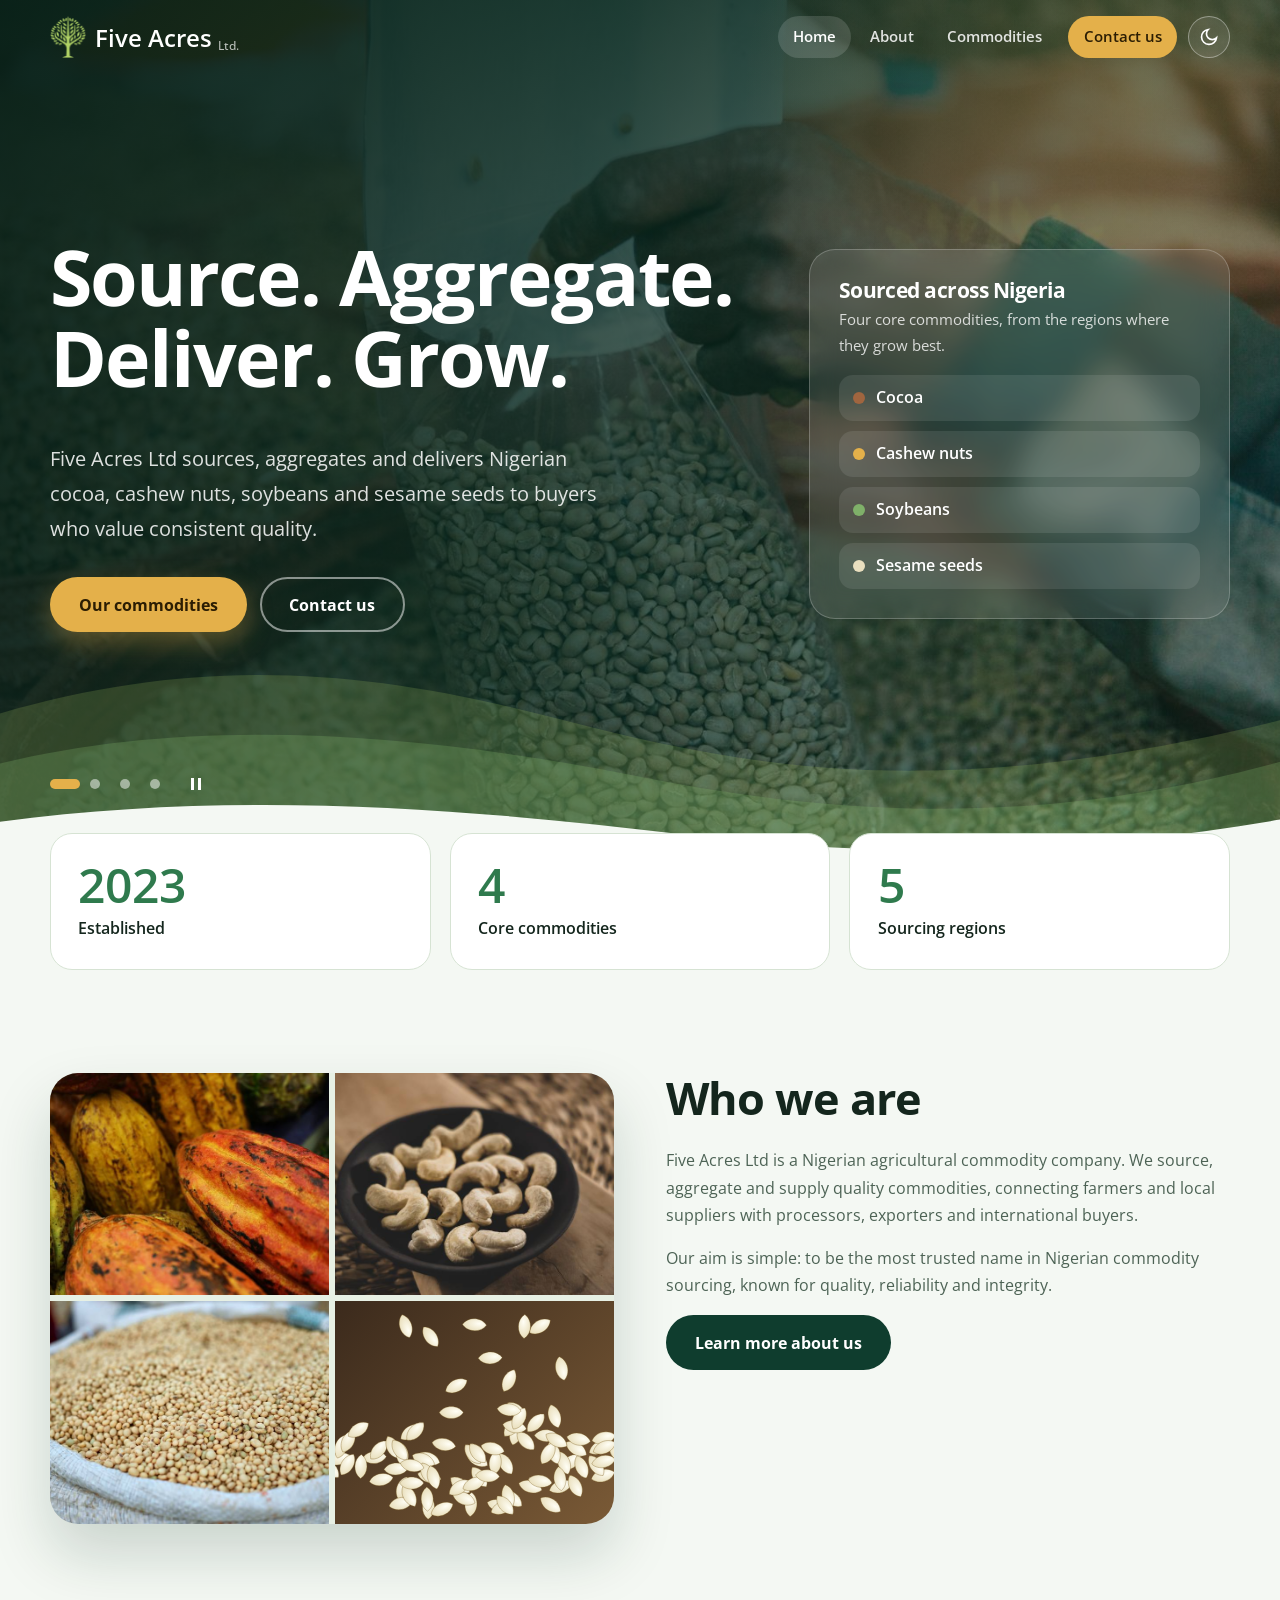
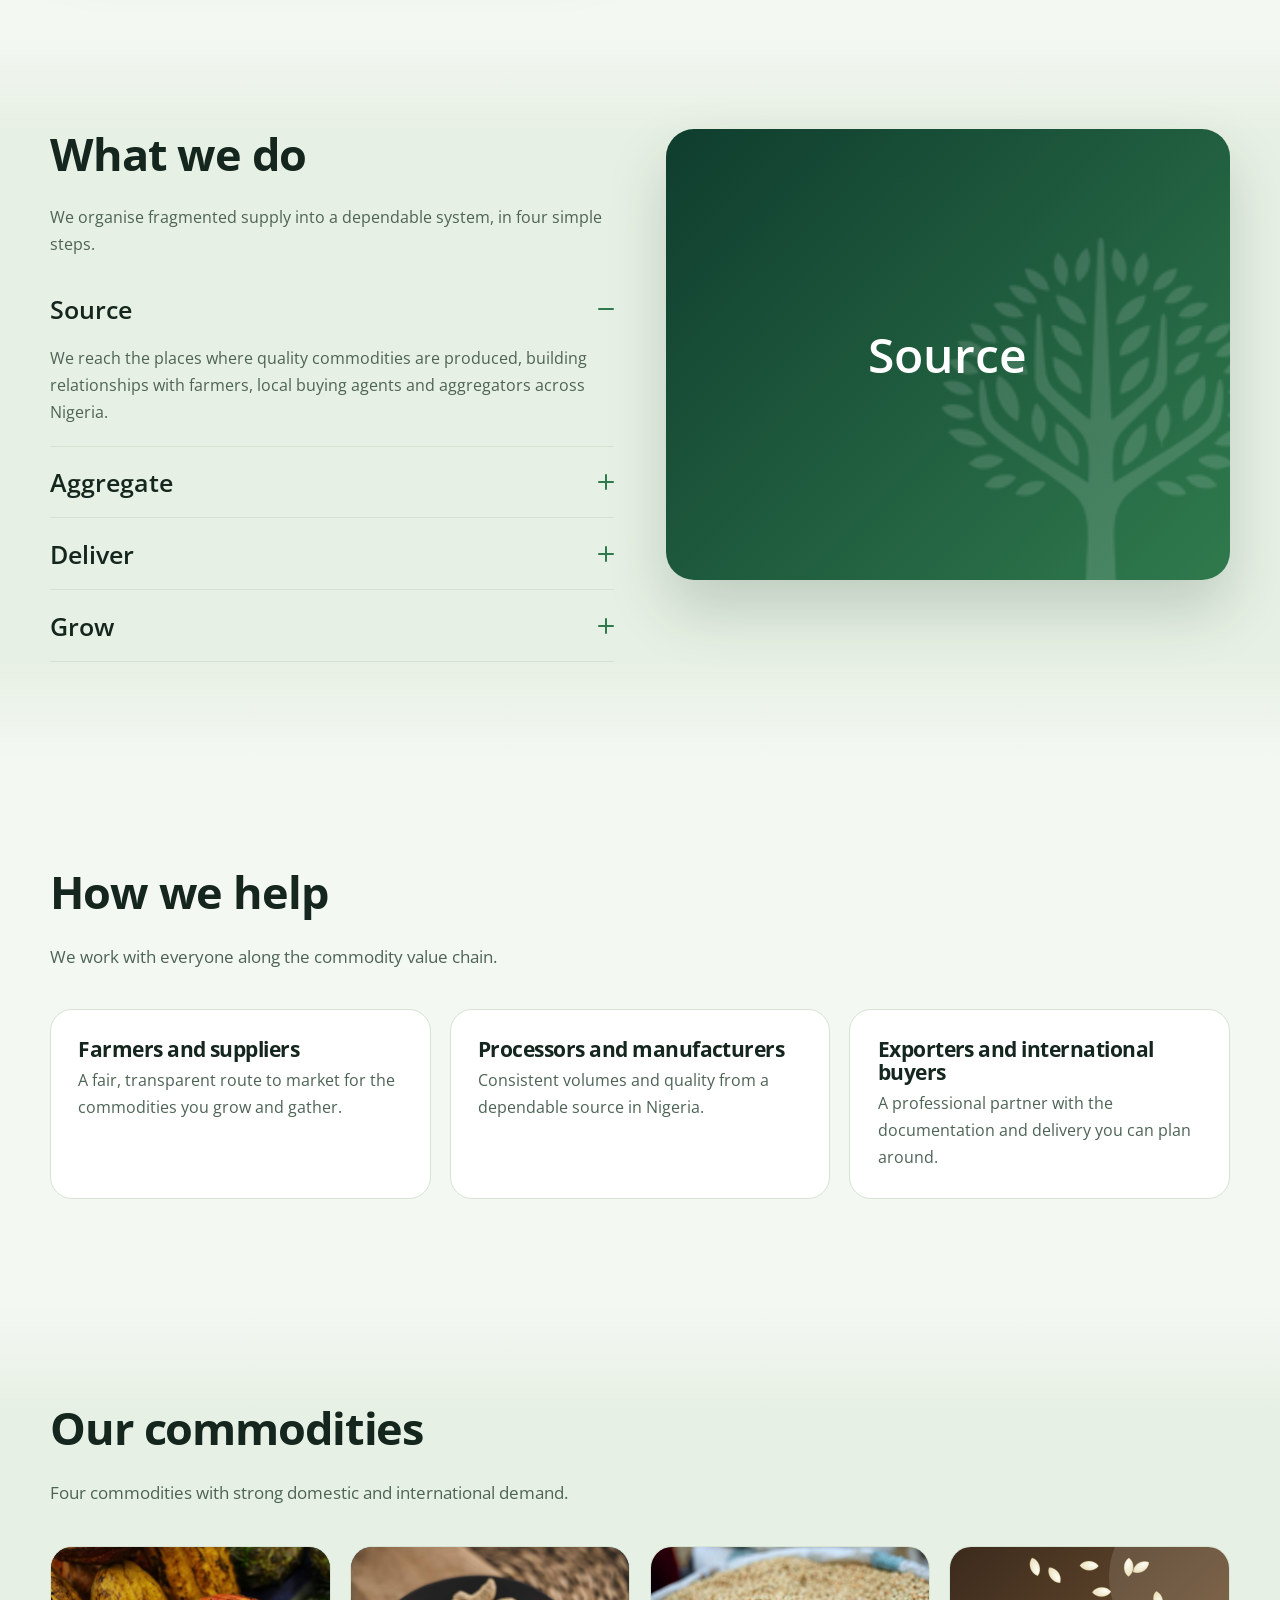
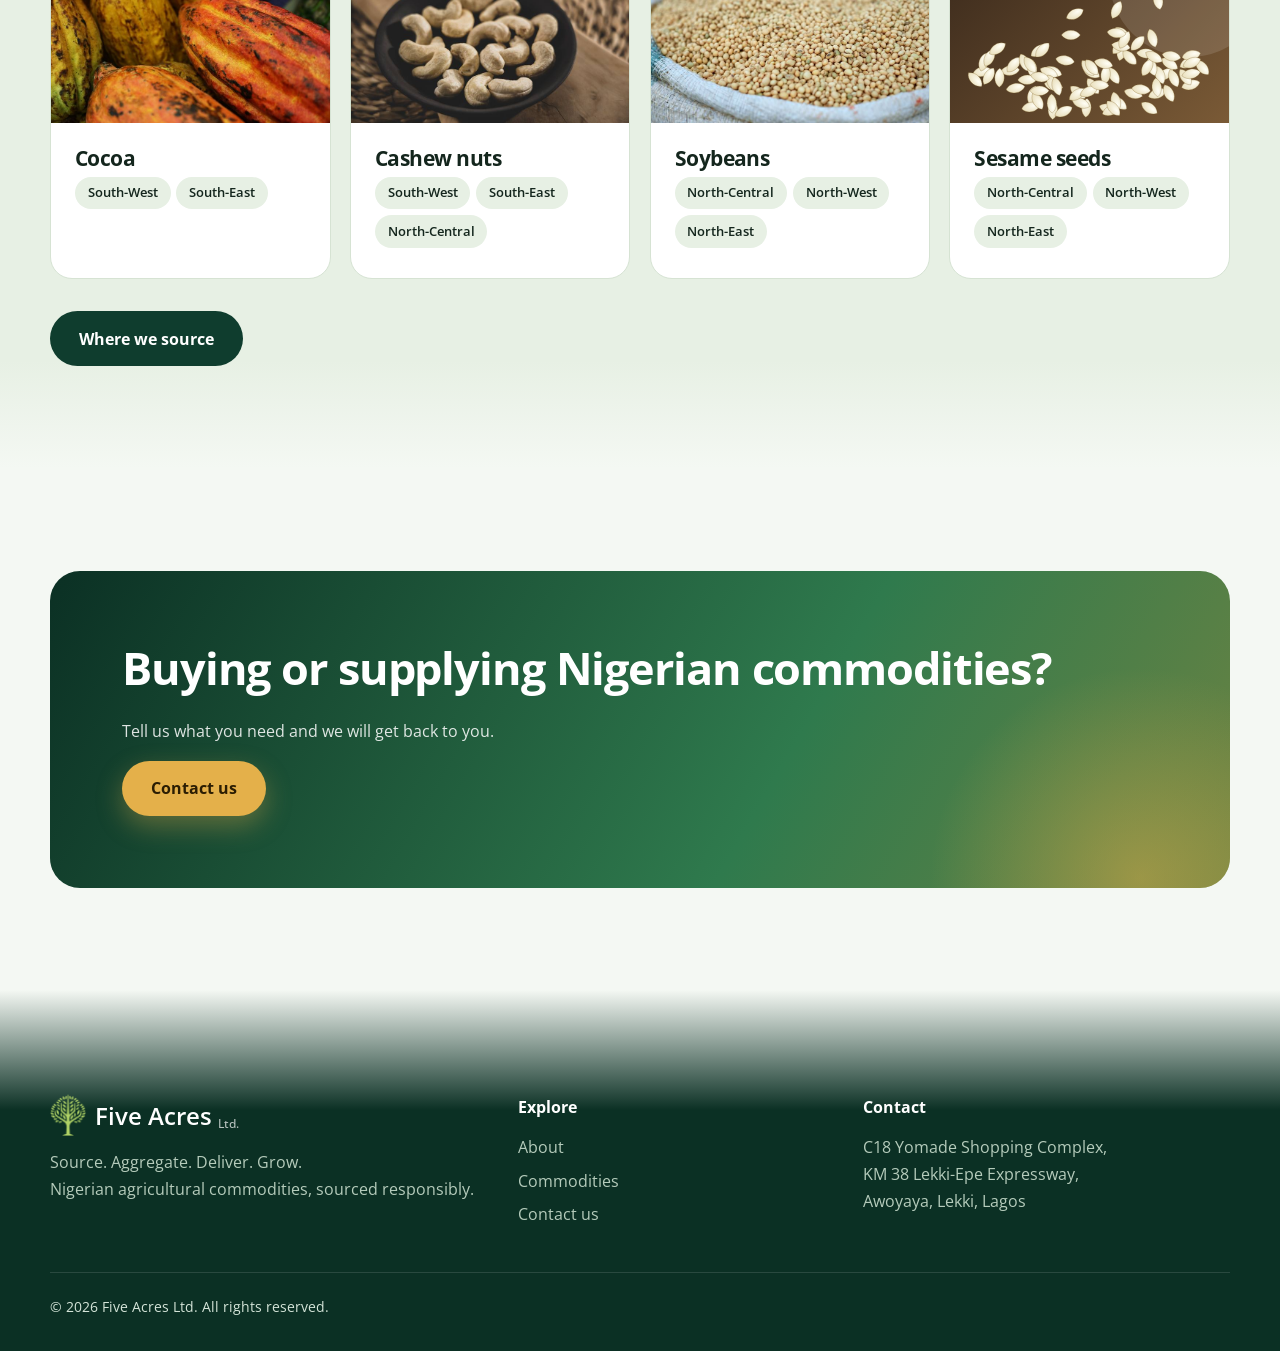
==== commit 7acf8602: "new" ====
--- a/index.html
+++ b/index.html
@@ -232,7 +232,7 @@
 <div><a class="lg" href="#home"><i class="lm" aria-hidden="true"></i>Five Acres<small>Ltd.</small></a><p>Source. Aggregate. Deliver. Grow.<br>Nigerian agricultural commodities, sourced responsibly.</p></div>
 <div><h4>Explore</h4><div class="fl"><a href="#about">About</a><a href="#commodities">Commodities</a><a href="#contact">Contact us</a></div></div>
 <div><h4>Contact</h4><p>C18 Yomade Shopping Complex,<br>KM 38 Lekki-Epe Expressway,<br>Awoyaya, Lekki, Lagos</p><div id="fci"></div></div>
-</div><div class="cp">© 2026 Five Acres Ltd. All rights reserved. Photos include work by Kelly and Daniel Dan on <a href="https://www.pexels.com/" target="_blank" rel="noopener">Pexels</a>.</div></div></footer>
+</div><div class="cp">© 2026 Five Acres Ltd. All rights reserved.</div></div></footer>
 
 <script>
 const $=s=>document.querySelector(s),$$=s=>[...document.querySelectorAll(s)],M=(a,f)=>a.map(f).join('');
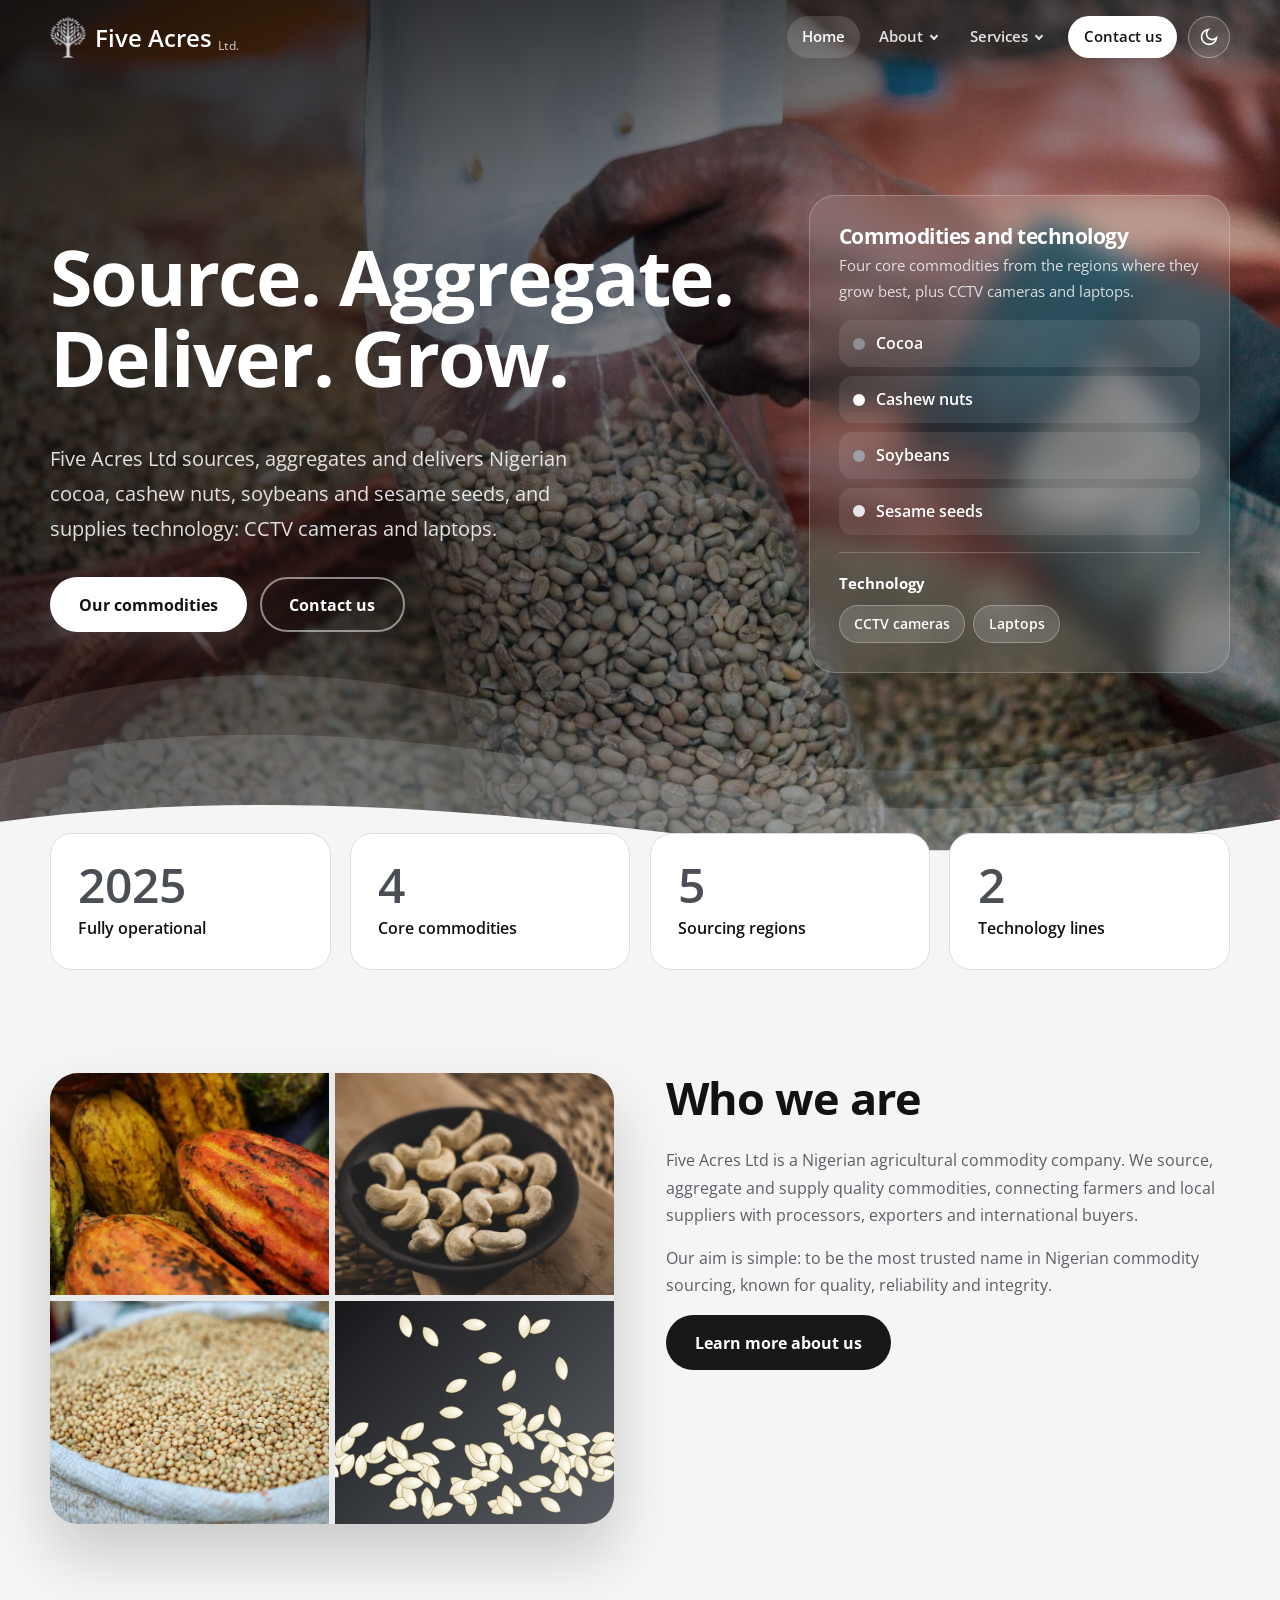
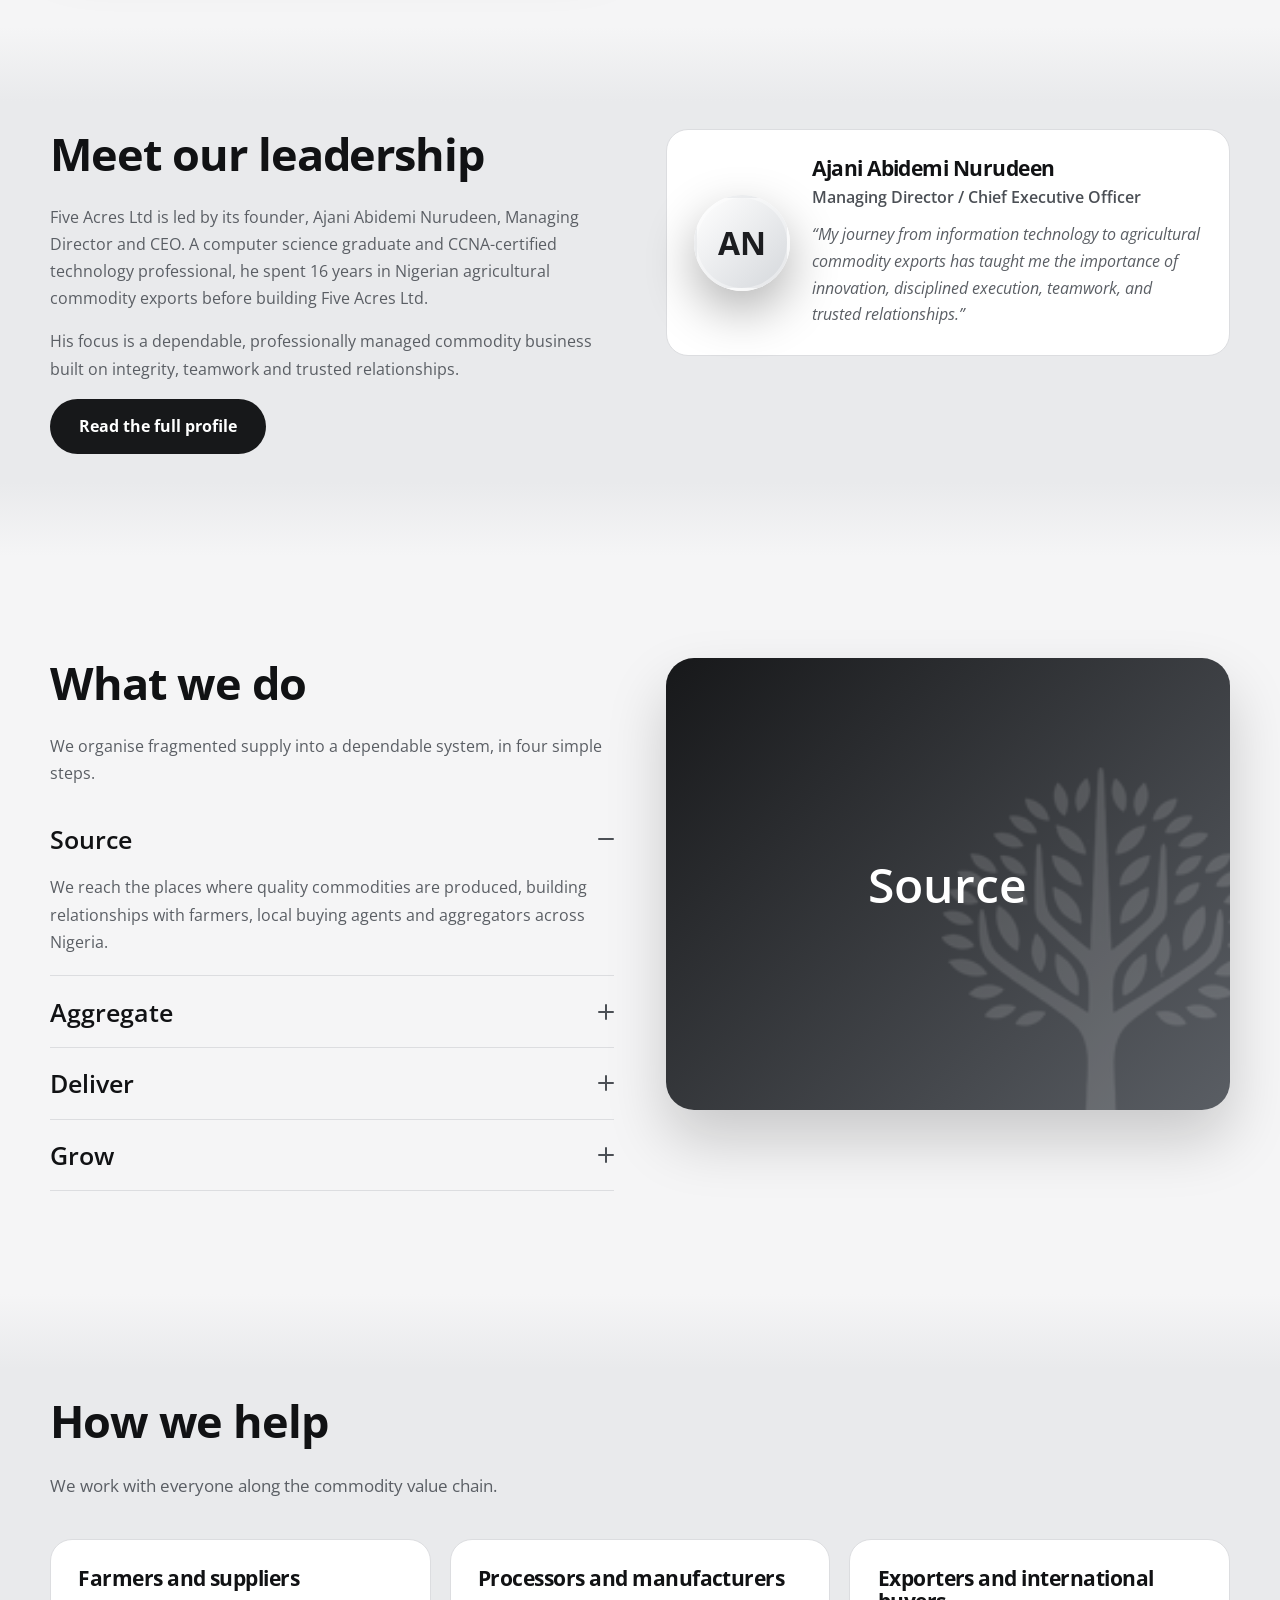
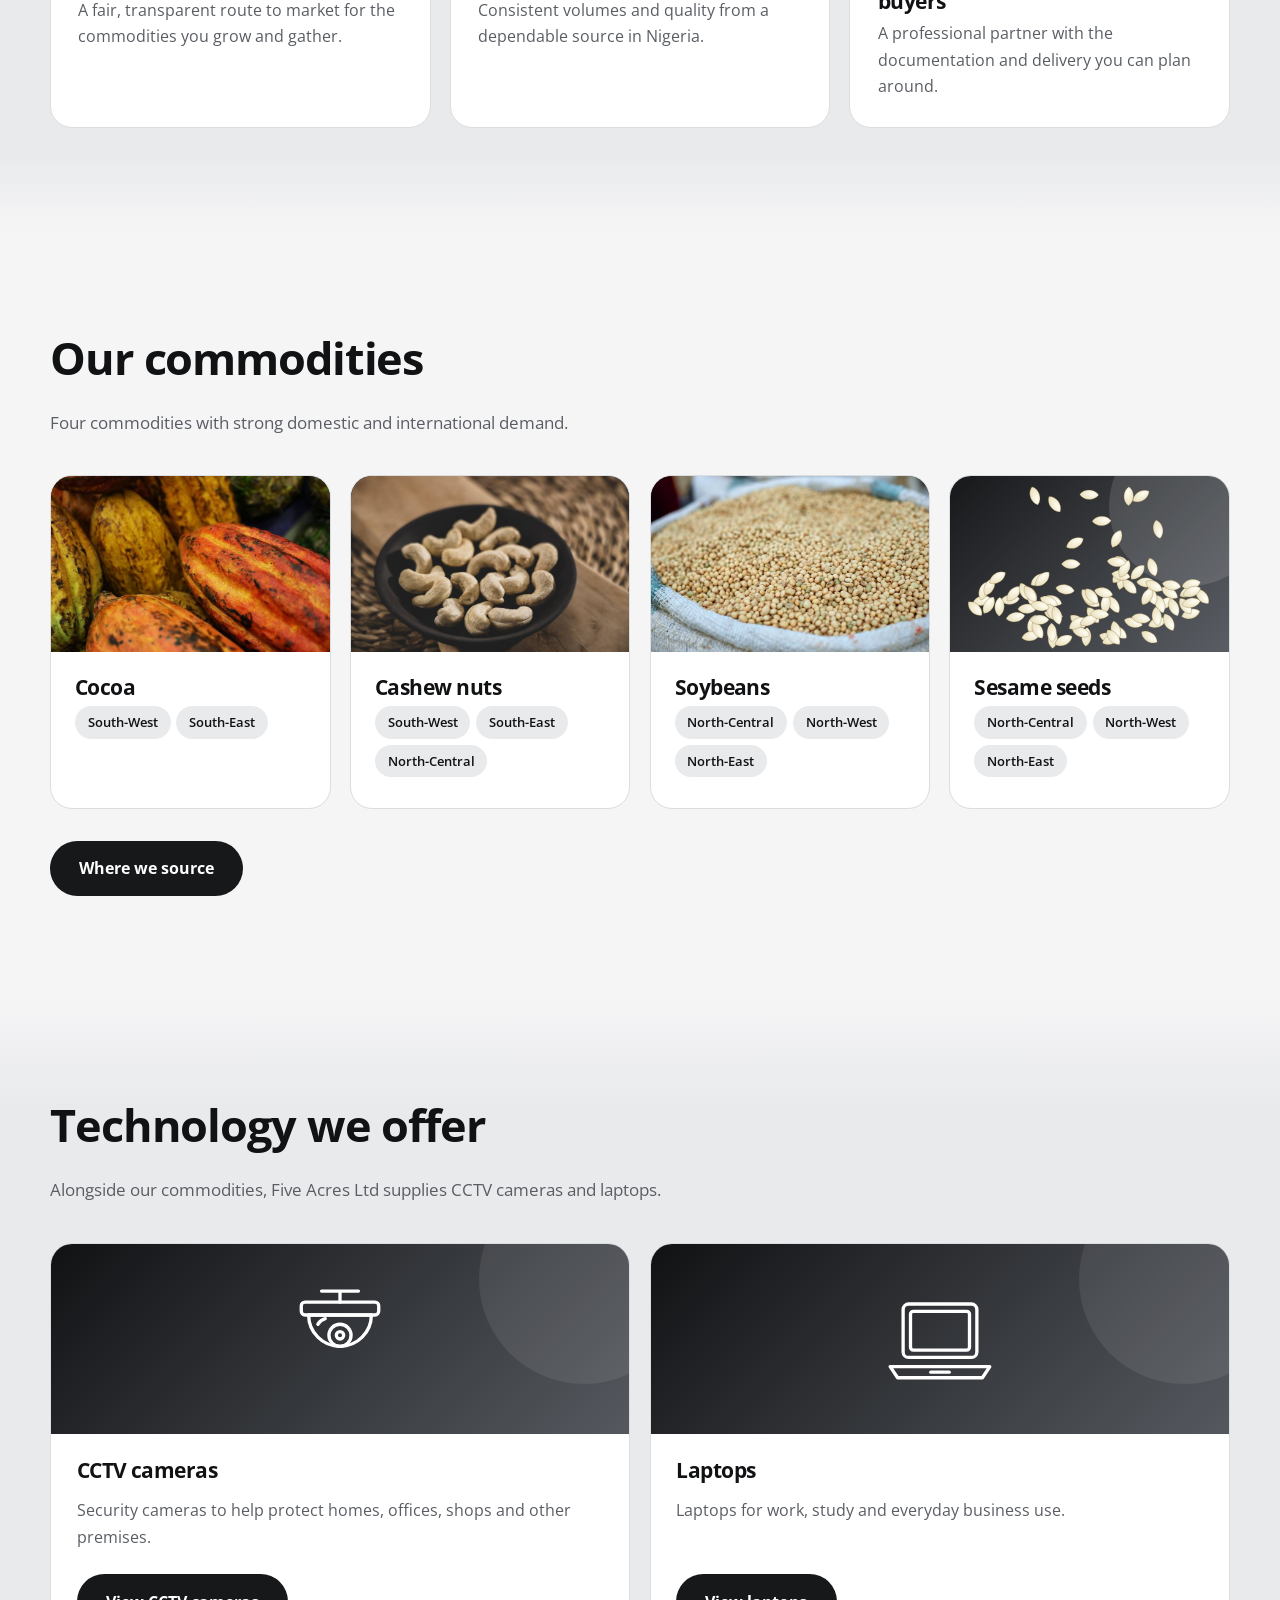
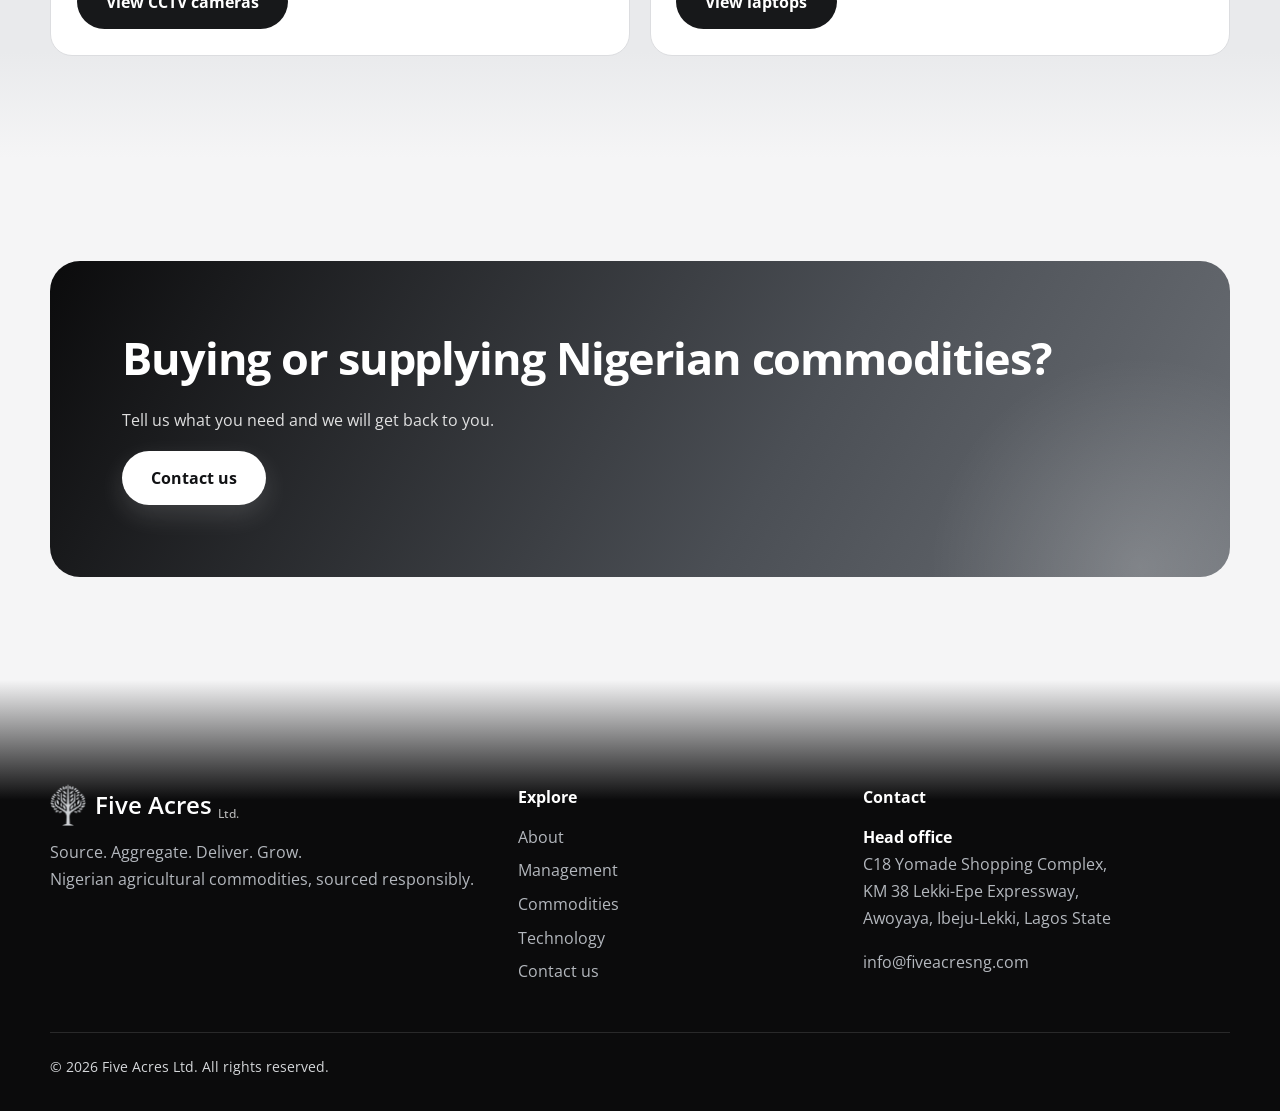
==== commit da46ab98: "colors" ====
--- a/index.html
+++ b/index.html
@@ -1,319 +1,987 @@
 <!DOCTYPE html>
 <html lang="en">
+
 <head>
-<meta charset="utf-8">
-<meta name="viewport" content="width=device-width, initial-scale=1, viewport-fit=cover">
-<title>Five Acres Ltd | Nigerian Agricultural Commodities</title>
-<meta name="description" content="Five Acres Ltd sources, aggregates and supplies Nigerian cocoa, cashew, soybeans and sesame seeds.">
-<link rel="preconnect" href="https://fonts.googleapis.com"><link rel="preconnect" href="https://fonts.gstatic.com" crossorigin>
-<link href="https://fonts.googleapis.com/css2?family=Open+Sans:wght@400;500;600;700;800&display=swap" rel="stylesheet">
-<script>const d=document.documentElement;d.classList.add('js');try{var t=localStorage.getItem('fa-theme')}catch(e){}d.dataset.theme=t||(matchMedia('(prefers-color-scheme:dark)').matches?'dark':'light')</script>
-<style>
-:root{--g9:#0b3024;--g8:#0f3d2e;--g6:#2f7a4d;--g4:#7fb069;--lime:#b7d968;--gold:#e4b04a;--bg:#f4f8f3;--bg2:#e7f0e4;--card:#fff;--ink:#14261d;--mut:#4d6355;--line:#d6e3d3;--ac:#2f7a4d;--r:22px;box-sizing:border-box;padding-top:env(safe-area-inset-top,0px);padding-bottom:env(safe-area-inset-bottom,0px)}
-@media(prefers-color-scheme:dark){:root:not([data-theme=light]){--bg:#08160f;--bg2:#0e2419;--card:#12291e;--ink:#e9f2ea;--mut:#a3b9aa;--line:#24443a;--ac:#8fcf7c}}
-:root[data-theme=dark]{--bg:#08160f;--bg2:#0e2419;--card:#12291e;--ink:#e9f2ea;--mut:#a3b9aa;--line:#24443a;--ac:#8fcf7c}
-*,*::before,*::after{box-sizing:border-box}
-html{scroll-behavior:smooth;scroll-padding-top:calc(80px + env(safe-area-inset-top,0px));height:100%}
-body{margin:0;min-height:100%;background:var(--bg);color:var(--ink);font:16px/1.7 'Open Sans',system-ui,sans-serif;-webkit-font-smoothing:antialiased;overflow-x:hidden;transition:background-color .4s,color .4s}
-h1,h2,h3{font-family:'Open Sans',system-ui,sans-serif;line-height:1.12;margin:0 0 .55em;font-weight:700;letter-spacing:-.025em}
-h1{font-size:clamp(2.4rem,6.2vw,4.8rem);line-height:1.06}h2{font-size:clamp(1.75rem,3.6vw,2.8rem)}h3{font-size:1.3rem}
-p{margin:0 0 1em;color:var(--mut)}a{color:inherit}
-:focus-visible{outline:3px solid var(--gold);outline-offset:3px;border-radius:8px}
-.w{width:min(1180px,100% - 2.5rem);margin-inline:auto}
-.s{padding:clamp(3.5rem,8vw,6.5rem) 0}.alt{background:linear-gradient(180deg,var(--bg),var(--bg2) 14%,var(--bg2) 86%,var(--bg));transition:background .4s}
-.sh{max-width:44rem;margin-bottom:2.4rem}.sh p{font-size:1.08rem}
-/* header */
-.hd{position:fixed;inset:0 0 auto;z-index:50;padding-top:env(safe-area-inset-top,0px);color:#fff;transition:background .35s,box-shadow .35s}
-.hd.sc,.hd.op{background:rgba(9,43,32,.94);backdrop-filter:blur(14px);box-shadow:0 8px 30px rgba(0,0,0,.22)}
-.hd .w{display:flex;align-items:center;justify-content:space-between;height:74px}
-.lg{display:flex;align-items:center;gap:.6rem;text-decoration:none;font:600 1.5rem 'Open Sans',system-ui,sans-serif}
-.lm{--tm:url([data-uri]);display:block;flex:none;height:42px;width:auto;aspect-ratio:.8529;background:var(--lime);-webkit-mask:var(--tm) center/contain no-repeat;mask:var(--tm) center/contain no-repeat}.wm{position:absolute;right:4%;top:50%;height:auto;width:min(44vw,470px);transform:translateY(-50%);opacity:.08;z-index:0}.lg small{font:500 .72rem 'Open Sans',system-ui,sans-serif;opacity:.7;align-self:flex-end;margin:0 0 .3rem -.25rem}
-nav{display:flex;gap:.2rem;align-items:center;margin-left:auto;order:2}.th{order:3;margin-left:.7rem;width:42px;height:42px;flex:none;border-radius:50%;border:1px solid rgba(255,255,255,.38);background:rgba(255,255,255,.08);color:#fff;display:grid;place-items:center;cursor:pointer;transition:background .25s,transform .4s}.th:hover{background:rgba(255,255,255,.2);transform:rotate(20deg)}.bg{order:4}
-nav a{text-decoration:none;padding:.5rem .95rem;border-radius:99px;font-weight:600;font-size:.94rem;opacity:.86;transition:background .25s,opacity .25s}
-nav a:hover,nav a.on{background:rgba(255,255,255,.14);opacity:1}
-nav a.cta{background:var(--gold);color:#2b1d03;opacity:1;margin-left:.5rem}nav a.cta:hover{background:#f0c065}
-.bg{display:none;background:none;border:0;width:44px;height:44px;cursor:pointer;position:relative}
-.bg i{position:absolute;left:10px;right:10px;height:2px;background:#fff;border-radius:2px;transition:.3s}.bg i:first-child{top:18px}.bg i:last-child{top:26px}
-.bg[aria-expanded=true] i:first-child{top:22px;transform:rotate(45deg)}.bg[aria-expanded=true] i:last-child{top:22px;transform:rotate(-45deg)}
-/* hero + page headers */
-.hero,.ph{position:relative;color:#fff;overflow:hidden;background:linear-gradient(155deg,var(--a,var(--g9)),var(--m,var(--g8)) 50%,var(--b,var(--g6)))}
-.hero{min-height:100svh;display:flex;align-items:center;padding:7rem 0 9rem;--a:#08271d;--b:#2f7a4d}
-.hero::before,.ph::before{content:"";position:absolute;width:60vmax;height:60vmax;right:-18vmax;top:-22vmax;border-radius:50%;background:radial-gradient(closest-side,rgba(228,176,74,.5),transparent);animation:gl 14s ease-in-out infinite alternate}
-@keyframes gl{to{transform:translate(-6vmax,5vmax) scale(1.1)}}
-.hills{position:absolute;left:-6%;bottom:-1px;width:112%;height:34%;animation:dr 26s ease-in-out infinite alternate}
-@keyframes dr{to{transform:translateX(4%)}}
-.hills path:nth-child(1){fill:rgba(183,217,104,.18)}.hills path:nth-child(2){fill:rgba(127,176,105,.28)}.hills path:nth-child(3){fill:var(--bg)}
-.hh{position:relative;z-index:1;display:grid;grid-template-columns:1.35fr .8fr;gap:3rem;align-items:center}
-.hero h1 span{display:inline-block;opacity:0;transform:translateY(40px);animation:up .9s cubic-bezier(.2,.7,.2,1) forwards}
-.hero h1 span:nth-child(2){animation-delay:.18s}.hero h1 span:nth-child(3){animation-delay:.36s}.hero h1 span:nth-child(4){animation-delay:.54s}
-@keyframes up{to{opacity:1;transform:none}}
-.hero .lead{font-size:clamp(1.05rem,2vw,1.28rem);max-width:36rem;color:rgba(255,255,255,.86);margin:1.2rem 0 2rem;opacity:0;animation:up .9s .8s forwards}
-.hero .bt{opacity:0;animation:up .9s 1s forwards}
-.glass{background:rgba(255,255,255,.1);border:1px solid rgba(255,255,255,.22);backdrop-filter:blur(14px);border-radius:26px;padding:1.8rem;opacity:0;animation:up 1s 1.1s forwards}
-.glass h3{margin-bottom:.3rem}.glass p{color:rgba(255,255,255,.8);font-size:.95rem}
-.glass ul{list-style:none;padding:0;margin:1rem 0 0;display:grid;gap:.6rem}
-.glass li{display:flex;align-items:center;gap:.7rem;font-weight:600;padding:.6rem .9rem;border-radius:14px;background:rgba(255,255,255,.09)}
-.glass li i{width:12px;height:12px;border-radius:50%;background:var(--c)}
-.ph{padding:9.5rem 0 7.5rem}.ph .w{position:relative;z-index:1;max-width:1180px}.ph h1{font-size:clamp(2.2rem,5.2vw,3.9rem)}.ph p{color:rgba(255,255,255,.86);font-size:1.15rem;max-width:40rem;margin:0}
-.ph::after{content:"";position:absolute;inset:auto 0 0;height:110px;background:linear-gradient(transparent,var(--bg))}
-.bt{display:flex;flex-wrap:wrap;gap:.8rem}
-.b{display:inline-flex;align-items:center;justify-content:center;padding:.9rem 1.7rem;border-radius:99px;font:700 .98rem 'Open Sans',system-ui,sans-serif;text-decoration:none;border:2px solid transparent;cursor:pointer;transition:transform .25s,background .25s,box-shadow .25s}
-.b:hover{transform:translateY(-2px)}.b.p{background:var(--gold);color:#2b1d03;box-shadow:0 10px 26px rgba(228,176,74,.35)}.b.p:hover{background:#f0c065}
-.b.o{border-color:rgba(255,255,255,.5);color:#fff}.b.o:hover{background:rgba(255,255,255,.12)}
-.b.d{background:var(--g8);color:#fff}.b.d:hover{background:var(--g6)}
-/* stats */
-.st{margin-top:-4.2rem;position:relative;z-index:2}
-.g{display:grid;gap:1.2rem;grid-template-columns:repeat(auto-fit,minmax(min(100%,250px),1fr))}
-.cd{background:var(--card);border:1px solid var(--line);border-radius:var(--r);padding:1.7rem;transition:transform .35s,box-shadow .35s,border-color .35s,background-color .4s}
-.cd:hover{transform:translateY(-6px);box-shadow:0 22px 44px rgba(11,48,36,.14);border-color:var(--g4)}
-.cd h3{margin-bottom:.4rem}.cd p{margin:0;font-size:.98rem}
-.n{font:600 clamp(2.2rem,4vw,3rem)/1 'Open Sans',system-ui,sans-serif;color:var(--ac);margin-bottom:.4rem}.n+p{font-weight:600;color:var(--ink)}.n~small{display:block;color:var(--mut);margin-top:.3rem;font-size:.85rem;line-height:1.4}
-/* chain */
-.chain{display:flex;gap:1.2rem}
-.nd{flex:1;position:relative;text-align:center;padding:1.3rem .8rem;border-radius:18px;background:var(--card);border:1px solid var(--line);font-weight:700;display:flex;align-items:center;justify-content:center;min-height:86px}
-.nd+.nd::before{content:"";position:absolute;left:-1.2rem;top:50%;width:1.2rem;height:2px;background:var(--g4);transform:scaleX(0);transform-origin:left;transition:transform .5s .4s}
-.nd.in::before{transform:none}
-.nd.me{background:linear-gradient(135deg,var(--g8),var(--g6));color:#fff;border:0;box-shadow:0 18px 40px rgba(15,61,46,.3)}
-/* commodity cards */
-.cm{padding:0;overflow:hidden;display:flex;flex-direction:column}
-.cm .ic{height:176px;display:grid;place-items:center;background:linear-gradient(135deg,var(--x),var(--y));position:relative;overflow:hidden}
-.cm .ic::after{content:"";position:absolute;width:160px;height:160px;border-radius:50%;background:rgba(255,255,255,.12);right:-40px;top:-50px;transition:transform .6s}
-.cm:hover .ic::after{transform:scale(1.5)}
-.cm .ic svg{width:100%;height:100%;position:relative;z-index:1;transition:transform .6s}.cm:hover .ic svg{transform:scale(1.06)}.cm img{width:100%;height:100%;object-fit:cover;position:relative;z-index:1}
-.cm .bd2{padding:1.5rem;flex:1}
-.tg,.ch{display:inline-block;padding:.3rem .8rem;border-radius:99px;font-weight:600;font-size:.84rem;margin:0 .35rem .4rem 0}
-.tg{background:var(--bg2);color:var(--ink)}.ch{background:rgba(255,255,255,.16);color:#fff;font-size:.9rem}
-/* layout helpers */
-.sp{display:grid;grid-template-columns:1fr 1fr;gap:clamp(1.5rem,4vw,4.5rem);align-items:start}
-.ck{list-style:none;padding:0;margin:0;display:grid;gap:.7rem}
-.ck li{position:relative;padding-left:1.7rem;color:var(--mut)}
-.ck li::before{content:"";position:absolute;left:0;top:.55em;width:.8rem;height:.8rem;border-radius:50%;background:linear-gradient(135deg,var(--g6),var(--lime))}
-.dk{border-radius:var(--r);padding:clamp(1.6rem,4vw,2.6rem);color:#fff;background:linear-gradient(140deg,var(--g9),var(--g6))}
-.dk.v2{background:linear-gradient(140deg,#14402f,#6a8a3c 120%)}.dk h3{font-size:1.6rem}.dk p,.dk .ck li{color:rgba(255,255,255,.86)}.dk .ck li::before{background:var(--lime)}
-.bd{border-radius:30px;padding:clamp(2rem,6vw,4.5rem);color:#fff;background:linear-gradient(120deg,var(--g9),var(--g6) 62%,#9a8a3a 130%);position:relative;overflow:hidden}
-.bd::after{content:"";position:absolute;width:420px;height:420px;border-radius:50%;right:-120px;bottom:-200px;background:radial-gradient(closest-side,rgba(228,176,74,.45),transparent)}
-.bd>*{position:relative;z-index:1}.bd p{color:rgba(255,255,255,.86);max-width:40rem}
-.bd blockquote{margin:0 0 1rem;font:600 clamp(1.35rem,3vw,2.2rem)/1.35 'Open Sans',system-ui,sans-serif;max-width:46rem}
-.tl{border-left:2px solid var(--line);padding-left:1.8rem;display:grid;gap:1.6rem;margin-left:.4rem}
-.tl div{position:relative}.tl div::before{content:"";position:absolute;left:-2.3rem;top:.35rem;width:.9rem;height:.9rem;border-radius:50%;background:var(--g6);box-shadow:0 0 0 5px var(--bg)}
-.tl b{font:600 1.35rem 'Open Sans',system-ui,sans-serif;display:block}
-.tb{display:flex;flex-wrap:wrap;gap:.6rem}
-.tb button{border:1px solid var(--line);background:var(--card);color:var(--ink);padding:.7rem 1.3rem;border-radius:99px;font:600 .95rem 'Open Sans',system-ui,sans-serif;cursor:pointer;transition:.25s}
-.tb button:hover{border-color:var(--g4)}.tb button[aria-selected=true]{background:var(--g8);border-color:var(--g8);color:#fff}
-.pn{margin-top:1.4rem;border-radius:var(--r);padding:clamp(1.6rem,4vw,2.8rem);color:#fff;background:linear-gradient(135deg,var(--g9),var(--k,var(--g6)));animation:pg .5s}
-.pn h3{font-size:1.8rem}.pn p{color:rgba(255,255,255,.88);margin:1rem 0 0}
-.ft{background:linear-gradient(var(--bg),var(--g9) 120px);color:#d4e4d8;padding:6.5rem 0 2rem}.ft p,.ft a{color:#b5cbbb;text-decoration:none}.ft a:hover{color:#fff}
-.fg{display:grid;grid-template-columns:1.4fr 1fr 1.2fr;gap:2.5rem}.ft h4{margin:0 0 .8rem;color:#fff;font-size:1rem}
-.ft .fl{display:grid;gap:.4rem}.ft .lg{color:#fff;margin-bottom:.8rem}.cp{border-top:1px solid rgba(255,255,255,.12);margin-top:2.5rem;padding-top:1.4rem;font-size:.88rem}
-.hero.im::after{content:'';position:absolute;inset:0;z-index:0;background:linear-gradient(100deg,rgba(6,31,23,.94) 0%,rgba(8,41,30,.8) 42%,rgba(15,61,46,.4) 100%),linear-gradient(180deg,rgba(6,31,23,.5),transparent 30%)}.hero.im::before{opacity:.5;z-index:1}.hero.im .wm{opacity:.05;z-index:1}.hills{z-index:1}.hs{position:absolute;inset:0;z-index:0;background:var(--g9)}.hs div{position:absolute;inset:0;background:var(--i) var(--p,50% 50%)/cover no-repeat;opacity:0;transform:scale(1.08);transition:opacity 1.5s ease,transform 9s linear}.hs div.on{opacity:1;transform:scale(1)}.dots{position:absolute;left:0;right:0;bottom:6.4rem;margin-inline:auto;z-index:2;display:flex;align-items:center}.dots button{position:relative;width:30px;height:28px;border:0;background:none;cursor:pointer;padding:0}.dots button::before{content:'';position:absolute;left:50%;top:50%;width:10px;height:10px;margin:-5px 0 0 -5px;border-radius:99px;background:rgba(255,255,255,.5);transition:width .5s,margin .5s,background .5s}.dots button[aria-current=true]::before{width:30px;margin-left:-15px;background:var(--gold)}.dots .pp{margin-left:.7rem}.dots .pp::before{width:10px;height:12px;margin:-6px 0 0 -5px;border-radius:0;background:none;border:solid #fff;border-width:0 3px}.dots .pp.on::before{width:0;height:0;margin:-6px 0 0 -4px;border:solid transparent;border-width:6px 0 6px 10px;border-left-color:#fff}.col2 img{width:100%;height:100%;object-fit:cover;display:block}
-.vis{border-radius:28px;overflow:hidden;aspect-ratio:5/4;background:var(--bg2);box-shadow:0 30px 60px rgba(11,48,36,.18)}.vis img{width:100%;height:100%;object-fit:cover;display:block}
-.col2{display:grid;grid-template-columns:1fr 1fr;grid-template-rows:1fr 1fr;gap:6px;height:100%}.col2>div{background:linear-gradient(135deg,var(--x),var(--y));min-height:0}.col2 svg{width:100%;height:100%;display:block}
-.fb{height:100%;display:grid;place-items:center;background:linear-gradient(135deg,var(--x),var(--y));color:#fff;position:relative;overflow:hidden;font:600 clamp(2rem,5vw,3rem) 'Open Sans',system-ui,sans-serif;animation:pg .5s}.fb .lm{position:absolute;right:-6%;bottom:-8%;height:auto;width:58%;opacity:.14;background:#fff}
-.ac{border-bottom:1px solid var(--line)}.ac button{width:100%;display:flex;justify-content:space-between;align-items:center;gap:1rem;background:none;border:0;color:var(--ink);font:600 1.55rem 'Open Sans',system-ui,sans-serif;padding:1.15rem 0;cursor:pointer;text-align:left}
-.ac button i{position:relative;width:16px;height:16px;flex:none}.ac button i::before,.ac button i::after{content:"";position:absolute;background:var(--ac);border-radius:2px;transition:transform .35s}.ac button i::before{left:0;right:0;top:7px;height:2px}.ac button i::after{top:0;bottom:0;left:7px;width:2px}.ac.o button i::after{transform:scaleY(0)}
-.bdy{display:grid;grid-template-rows:0fr;transition:grid-template-rows .45s cubic-bezier(.2,.7,.2,1)}.bdy>div{overflow:hidden}.ac.o .bdy{grid-template-rows:1fr}.bdy p{padding-bottom:1.2rem;margin:0}
-.fm{display:grid;gap:1.1rem;padding:clamp(1.4rem,3vw,2.2rem)}.fm:hover{transform:none;box-shadow:none;border-color:var(--line)}.fr{display:grid;grid-template-columns:1fr 1fr;gap:1.1rem}
-.fm label{display:grid;gap:.4rem;font-weight:600;font-size:.92rem;color:var(--ink);align-content:start}
-.fm input,.fm select,.fm textarea{width:100%;font:500 1rem 'Open Sans',system-ui,sans-serif;color:var(--ink);background:var(--bg);border:1.5px solid var(--line);border-radius:14px;padding:.8rem 1rem;transition:border-color .25s,box-shadow .25s}
-.fm textarea{resize:vertical;min-height:130px}.fm input:focus,.fm select:focus,.fm textarea:focus{outline:0;border-color:var(--g6);box-shadow:0 0 0 4px rgba(47,122,77,.2)}
-.fm [aria-invalid=true]{border-color:#d1493a}.er{color:#d1493a;font-weight:600;font-size:.82rem;min-height:0}.hp{position:absolute!important;left:-9999px;width:1px;height:1px;opacity:0}
-.fm button{justify-self:start}.fm button:disabled{opacity:.6;cursor:wait}#fs{margin:0;font-weight:600;font-size:.95rem}#fs.ok{color:var(--ac)}#fs.bad{color:#d1493a}
-#ci p{color:var(--mut)}#ci a{color:var(--ac);font-weight:600}
-/* pages + reveal */
-.page{display:none}.page.on{display:block;animation:pg .6s cubic-bezier(.2,.7,.2,1)}
-@keyframes pg{from{opacity:0;transform:translateY(14px)}}
-.js .rv{opacity:0;transform:translateY(22px);transition:opacity .8s cubic-bezier(.2,.7,.2,1) var(--d,0s),transform .8s cubic-bezier(.2,.7,.2,1) var(--d,0s)}
-.js .rv.in{opacity:1;transform:none}
-@media(max-width:900px){
-.bg{display:block}.th{margin-left:auto;margin-right:.2rem}
-nav{position:absolute;top:calc(74px + env(safe-area-inset-top,0px));left:0;right:0;flex-direction:column;align-items:stretch;background:rgba(9,43,32,.98);padding:.6rem 1.25rem 1.2rem;max-height:0;opacity:0;visibility:hidden;overflow:hidden;transition:.35s}
-nav.o{max-height:480px;opacity:1;visibility:visible}nav a{padding:.85rem 1rem}nav a.cta{margin:.4rem 0 0;text-align:center}
-.hh,.sp,.fg{grid-template-columns:1fr}.fr{grid-template-columns:1fr}.vis{aspect-ratio:4/3}.hh{gap:2rem}.hero{padding-bottom:8rem}
-.chain{flex-direction:column;gap:1.2rem}.nd{min-height:0}.nd+.nd::before{left:50%;top:-1.2rem;width:2px;height:1.2rem;transform:scaleY(0);transform-origin:top}.nd.in::before{transform:none}}
-@media(max-width:520px){.b{width:100%}.hd .w{height:66px}.st{margin-top:-3.2rem}}
-@media(prefers-reduced-motion:reduce){*,*::before,*::after{animation:none!important;transition:none!important;scroll-behavior:auto!important}.js .rv,.hero h1 span,.hero .lead,.hero .bt,.glass{opacity:1;transform:none}}
-</style>
-<noscript><style>.page{display:block!important}.js .rv,.rv{opacity:1!important;transform:none!important}.hero h1 span,.hero .lead,.hero .bt,.glass{opacity:1!important;transform:none!important}</style></noscript>
+    <meta charset="utf-8">
+    <meta name="viewport" content="width=device-width, initial-scale=1, viewport-fit=cover">
+    <title>Five Acres Ltd | Nigerian Commodities, CCTV Cameras and Laptops</title>
+    <meta name="description"
+        content="Five Acres Ltd sources Nigerian cocoa, cashew nuts, soybeans and sesame seeds, and supplies technology: CCTV cameras and laptops.">
+    <link rel="canonical" href="https://fiveacresng.com/">
+    <meta name="robots" content="index,follow,max-image-preview:large">
+    <meta name="theme-color" content="#0b0b0c">
+    <link rel="icon" href="favicon.ico" sizes="any">
+    <link rel="icon" type="image/png" sizes="32x32" href="favicon-32.png">
+    <link rel="icon" type="image/png" sizes="192x192" href="icon-192.png">
+    <link rel="apple-touch-icon" href="apple-touch-icon.png">
+    <link rel="manifest" href="site.webmanifest">
+    <meta property="og:type" content="website">
+    <meta property="og:site_name" content="Five Acres Ltd">
+    <meta property="og:locale" content="en_NG">
+    <meta property="og:title" content="Five Acres Ltd | Nigerian Commodities, CCTV Cameras and Laptops">
+    <meta property="og:description"
+        content="Five Acres Ltd sources Nigerian cocoa, cashew nuts, soybeans and sesame seeds, and supplies technology: CCTV cameras and laptops.">
+    <meta property="og:url" content="https://fiveacresng.com/">
+    <meta property="og:image" content="https://fiveacresng.com/assets/og-image.jpg">
+    <meta property="og:image:width" content="1200">
+    <meta property="og:image:height" content="630">
+    <meta property="og:image:alt" content="Five Acres Ltd, Nigerian agricultural commodities">
+    <meta name="twitter:card" content="summary_large_image">
+    <meta name="twitter:title" content="Five Acres Ltd | Nigerian Commodities, CCTV Cameras and Laptops">
+    <meta name="twitter:description"
+        content="Five Acres Ltd sources Nigerian cocoa, cashew nuts, soybeans and sesame seeds, and supplies technology: CCTV cameras and laptops.">
+    <meta name="twitter:image" content="https://fiveacresng.com/assets/og-image.jpg">
+    <link rel="preconnect" href="https://fonts.googleapis.com">
+    <link rel="preconnect" href="https://fonts.gstatic.com" crossorigin>
+    <link href="https://fonts.googleapis.com/css2?family=Open+Sans:wght@400;500;600;700;800&display=swap"
+        rel="stylesheet">
+    <link rel="preload" as="image" href="assets/img/hero-market.jpg" fetchpriority="high">
+    <script>
+        const d = document.documentElement;
+        d.classList.add('js');
+        try {
+            var t = localStorage.getItem('fa-theme')
+        } catch (e) {}
+        d.dataset.theme = t || (matchMedia('(prefers-color-scheme:dark)').matches ? 'dark' : 'light')
+    </script>
+    <link rel="stylesheet" href="assets/style.css">
+    <script type="application/ld+json">
+        {
+            "@context": "https://schema.org",
+            "@graph": [{
+                "@type": "Organization",
+                "@id": "https://fiveacresng.com/#org",
+                "name": "Five Acres Ltd",
+                "url": "https://fiveacresng.com/",
+                "logo": "https://fiveacresng.com/icon-512.png",
+                "email": "info@fiveacresng.com",
+                "description": "Nigerian agricultural commodity company sourcing, aggregating and supplying cocoa, cashew nuts, soybeans and sesame seeds, and supplier of CCTV cameras and laptops.",
+                "founder": {
+                    "@type": "Person",
+                    "name": "Ajani Abidemi Nurudeen",
+                    "jobTitle": "Managing Director and Chief Executive Officer"
+                },
+                "areaServed": "NG",
+                "address": {
+                    "@type": "PostalAddress",
+                    "streetAddress": "C18 Yomade Shopping Complex, KM 38 Lekki-Epe Expressway",
+                    "addressLocality": "Awoyaya, Ibeju-Lekki",
+                    "addressRegion": "Lagos State",
+                    "addressCountry": "NG"
+                },
+                "location": [{
+                    "@type": "Place",
+                    "name": "Five Acres Ltd Head Office",
+                    "address": {
+                        "@type": "PostalAddress",
+                        "streetAddress": "C18 Yomade Shopping Complex, KM 38 Lekki-Epe Expressway",
+                        "addressLocality": "Awoyaya, Ibeju-Lekki",
+                        "addressRegion": "Lagos State",
+                        "addressCountry": "NG"
+                    }
+                }, {
+                    "@type": "Place",
+                    "name": "Five Acres Ltd Warehouse",
+                    "address": {
+                        "@type": "PostalAddress",
+                        "streetAddress": "No 41, Zone 1, Adeleye Town, Ibadan/Iwo Expressway",
+                        "addressLocality": "Ibadan",
+                        "addressRegion": "Oyo State",
+                        "addressCountry": "NG"
+                    }
+                }]
+            }, {
+                "@type": "WebSite",
+                "@id": "https://fiveacresng.com/#website",
+                "url": "https://fiveacresng.com/",
+                "name": "Five Acres Ltd",
+                "publisher": {
+                    "@id": "https://fiveacresng.com/#org"
+                }
+            }]
+        }
+    </script>
+    <noscript>
+        <style>
+            .js .rv,
+            .rv {
+                opacity: 1 !important;
+                transform: none !important
+            }
+
+            .hero h1 span,
+            .hero .lead,
+            .hero .bt,
+            .glass {
+                opacity: 1 !important;
+                transform: none !important
+            }
+        </style>
+    </noscript>
 </head>
+
 <body>
-<svg width="0" height="0" style="position:absolute" aria-hidden="true"><defs><linearGradient id="gPod" x1="0" y1="0" x2="1" y2="1"><stop offset="0" stop-color="#f4c24f"/><stop offset=".55" stop-color="#dc7a2a"/><stop offset="1" stop-color="#a8431f"/></linearGradient><radialGradient id="gBean" cx=".35" cy=".3" r=".85"><stop offset="0" stop-color="#b0764a"/><stop offset="1" stop-color="#3a2116"/></radialGradient><radialGradient id="gApple" cx=".4" cy=".35" r=".8"><stop offset="0" stop-color="#ffd35c"/><stop offset=".6" stop-color="#f08a2c"/><stop offset="1" stop-color="#c8401f"/></radialGradient><linearGradient id="gNut" x1="0" y1="0" x2="1" y2="1"><stop offset="0" stop-color="#b9a77a"/><stop offset="1" stop-color="#6f6040"/></linearGradient><radialGradient id="gKern" cx=".4" cy=".3" r=".9"><stop offset="0" stop-color="#fff6dc"/><stop offset="1" stop-color="#dcbb7c"/></radialGradient><linearGradient id="gSP" x1="0" y1="0" x2="0" y2="1"><stop offset="0" stop-color="#a6d062"/><stop offset="1" stop-color="#4b8a30"/></linearGradient><radialGradient id="gSoy" cx=".35" cy=".3" r=".85"><stop offset="0" stop-color="#f7ebc0"/><stop offset="1" stop-color="#c9a55a"/></radialGradient><radialGradient id="gSes" cx=".4" cy=".3" r=".9"><stop offset="0" stop-color="#fffef5"/><stop offset="1" stop-color="#e3d6ab"/></radialGradient></defs>
-</svg>
-
-<header class="hd" id="hd"><div class="w">
-<a class="lg" href="#home" aria-label="Five Acres Ltd, home"><i class="lm" aria-hidden="true"></i>Five Acres<small>Ltd.</small></a>
-<button class="th" id="th" type="button" aria-label="Switch theme"></button>
-<button class="bg" id="bg" aria-label="Toggle menu" aria-expanded="false" aria-controls="nv"><i></i><i></i></button>
-<nav id="nv"><a href="#home">Home</a><a href="#about">About</a><a href="#commodities">Commodities</a><a class="cta" href="#contact">Contact us</a></nav>
-</div></header>
-
-<main>
-<!-- HOME -->
-<div class="page on" id="p-home">
-<section class="hero" id="hero"><i class="lm wm" aria-hidden="true"></i><svg class="hills" viewBox="0 0 1440 320" preserveAspectRatio="none" aria-hidden="true"><path d="M0 150C240 60 420 70 640 130s420 90 800-20v210H0z"/><path d="M0 200C220 120 480 140 720 190s460 50 720-40v170H0z"/><path d="M0 250C260 200 520 220 760 250s440 20 680-30v100H0z"/></svg>
-<div class="w hh"><div>
-<h1><span>Source.</span> <span>Aggregate.</span> <span>Deliver.</span> <span>Grow.</span></h1>
-<p class="lead">Five Acres Ltd sources, aggregates and delivers Nigerian cocoa, cashew nuts, soybeans and sesame seeds to buyers who value consistent quality.</p>
-<div class="bt"><a class="b p" href="#commodities">Our commodities</a><a class="b o" href="#contact">Contact us</a></div></div>
-<aside class="glass"><h3>Sourced across Nigeria</h3><p>Four core commodities, from the regions where they grow best.</p>
-<ul><li style="--c:#a0653f"><i></i>Cocoa</li><li style="--c:#e4b04a"><i></i>Cashew nuts</li><li style="--c:#7fb069"><i></i>Soybeans</li><li style="--c:#e9dfbf"><i></i>Sesame seeds</li></ul></aside>
-</div></section>
-
-<section class="st"><div class="w g">
-<div class="cd rv"><div class="n">2023</div><p>Established</p></div>
-<div class="cd rv" style="--d:.08s"><div class="n"><span class="cn" data-n="4">4</span></div><p>Core commodities</p></div>
-<div class="cd rv" style="--d:.16s"><div class="n"><span class="cn" data-n="5">5</span></div><p>Sourcing regions</p></div>
-</div></section>
-
-<section class="s"><div class="w sp">
-<div class="vis rv abimg" aria-hidden="false"></div>
-<div class="rv" style="--d:.1s"><h2>Who we are</h2><p>Five Acres Ltd is a Nigerian agricultural commodity company. We source, aggregate and supply quality commodities, connecting farmers and local suppliers with processors, exporters and international buyers.</p><p>Our aim is simple: to be the most trusted name in Nigerian commodity sourcing, known for quality, reliability and integrity.</p><div class="bt"><a class="b d" href="#about">Learn more about us</a></div></div>
-</div></section>
-
-<section class="s alt"><div class="w sp">
-<div class="rv"><h2>What we do</h2><p>We organise fragmented supply into a dependable system, in four simple steps.</p><div id="acc"></div></div>
-<div class="vis rv" style="--d:.1s" id="accimg"></div>
-</div></section>
-
-<section class="s"><div class="w"><div class="sh rv"><h2>How we help</h2><p>We work with everyone along the commodity value chain.</p></div>
-<div class="g"><div class="cd rv"><h3>Farmers and suppliers</h3><p>A fair, transparent route to market for the commodities you grow and gather.</p></div>
-<div class="cd rv" style="--d:.08s"><h3>Processors and manufacturers</h3><p>Consistent volumes and quality from a dependable source in Nigeria.</p></div>
-<div class="cd rv" style="--d:.16s"><h3>Exporters and international buyers</h3><p>A professional partner with the documentation and delivery you can plan around.</p></div></div></div></section>
-
-<section class="s alt"><div class="w">
-<div class="sh rv"><h2>Our commodities</h2><p>Four commodities with strong domestic and international demand.</p></div>
-<div class="g" id="cm-home"></div>
-<div class="bt rv" style="margin-top:2rem"><a class="b d" href="#commodities">Where we source</a></div></div></section>
-
-<section class="s"><div class="w"><div class="bd rv"><h2>Buying or supplying Nigerian commodities?</h2><p>Tell us what you need and we will get back to you.</p><div class="bt"><a class="b p" href="#contact">Contact us</a></div></div></div></section>
-</div>
-
-<!-- ABOUT -->
-<div class="page" id="p-about">
-<header class="ph" style="--a:#08271d;--m:#14402f;--b:#4f8a4a"><div class="w"><h1>About Five Acres Ltd</h1><p>A Nigerian agricultural commodity company built on reliability, quality and transparency.</p></div></header>
-<section class="s"><div class="w sp">
-<div class="rv"><h2>Our story</h2><p>Five Acres Ltd was established in 2023 to bring dependable supply and professional standards to Nigeria's agricultural commodity trade.</p><p>Farmers and local producers often sell into fragmented markets, while buyers need consistent volumes and quality. We bridge that gap, sourcing where commodities are abundant and delivering where the market needs them.</p></div>
-<div class="vis rv abimg" style="--d:.1s"></div>
-</div></section>
-<section class="s alt"><div class="w sp">
-<div class="dk rv"><h3>Our vision</h3><p>To become Nigeria's most sought-after and trusted agricultural commodity sourcing and supply company, recognised for quality, reliability, integrity and consistent delivery.</p></div>
-<div class="dk v2 rv" style="--d:.1s"><h3>Our mission</h3><p>To responsibly source, aggregate, manage and supply high-quality Nigerian agricultural commodities while creating sustainable value for all stakeholders.</p></div>
-</div></section>
-<section class="s"><div class="w"><div class="sh rv"><h2>Our values</h2></div><div class="g" id="vals"></div></div></section>
-<section class="s alt"><div class="w"><div class="bd rv"><h2>Our quality promise</h2><blockquote>“We source responsibly, inspect carefully, aggregate professionally and deliver reliably.”</blockquote></div></div></section>
-</div>
-
-<!-- COMMODITIES -->
-<div class="page" id="p-commodities">
-<header class="ph" style="--a:#0a2c20;--m:#3f4a2a;--b:#c9902c"><div class="w"><h1>Cocoa, cashew, soybeans and sesame</h1><p>Four strategic commodities, sourced across Nigeria.</p></div></header>
-<section class="s"><div class="w"><div class="g" id="cm-all"></div></div></section>
-<section class="s alt"><div class="w"><div class="sh rv"><h2>Where we source</h2><p>We build supplier relationships in every major commodity-producing region. Choose a region to see its focus commodities.</p></div>
-<div class="tb rv" role="tablist" id="tabs"></div><div class="pn" id="pn" role="tabpanel"></div></div></section>
-</div>
-
-<!-- CONTACT -->
-<div class="page" id="p-contact">
-<header class="ph" style="--a:#08271d;--m:#2c5a36;--b:#d9a33b"><div class="w"><h1>Let's talk</h1><p>Whether you are buying, supplying or partnering, send us a message and we will respond.</p></div></header>
-<section class="s"><div class="w sp">
-<div class="rv"><h2>Get in touch</h2><div id="ci"></div>
-<div class="bt"><a class="b d" target="_blank" rel="noopener" href="https://www.google.com/maps/search/?api=1&query=C18+Yomade+Shopping+Complex+KM+38+Lekki-Epe+Expressway+Awoyaya+Lekki+Lagos">Open in Maps</a><button type="button" class="b d" id="cpy" style="background:var(--g6)">Copy address</button></div><p id="cpm" role="status" style="margin:.8rem 0 0;font-size:.9rem"></p></div>
-<form class="cd fm rv" id="cf" novalidate style="--d:.1s">
-<div class="fr"><label>Full name<input name="name" required autocomplete="name"><small class="er"></small></label><label>Email<input type="email" name="email" required autocomplete="email"><small class="er"></small></label></div>
-<div class="fr"><label>Phone (optional)<input type="tel" name="phone" autocomplete="tel"></label><label>Company (optional)<input name="company" autocomplete="organization"></label></div>
-<div class="fr"><label>I am a<select name="role" required><option value="">Select one</option><option>Buyer or off-taker</option><option>Supplier or aggregator</option><option>Processor or exporter</option><option>Other</option></select><small class="er"></small></label><label>Commodity of interest<select name="commodity"><option>Cocoa</option><option>Cashew nuts</option><option>Soybeans</option><option>Sesame seeds</option><option>Not sure yet</option></select></label></div>
-<label>Message<textarea name="message" rows="5" required minlength="10"></textarea><small class="er"></small></label>
-<input class="hp" name="website" tabindex="-1" autocomplete="off" aria-hidden="true">
-<button class="b d" type="submit">Send message</button><p id="fs" role="status"></p></form>
-</div></section>
-</div>
-</main>
-
-
-<footer class="ft"><div class="w"><div class="fg">
-<div><a class="lg" href="#home"><i class="lm" aria-hidden="true"></i>Five Acres<small>Ltd.</small></a><p>Source. Aggregate. Deliver. Grow.<br>Nigerian agricultural commodities, sourced responsibly.</p></div>
-<div><h4>Explore</h4><div class="fl"><a href="#about">About</a><a href="#commodities">Commodities</a><a href="#contact">Contact us</a></div></div>
-<div><h4>Contact</h4><p>C18 Yomade Shopping Complex,<br>KM 38 Lekki-Epe Expressway,<br>Awoyaya, Lekki, Lagos</p><div id="fci"></div></div>
-</div><div class="cp">© 2026 Five Acres Ltd. All rights reserved.</div></div></footer>
-
-<script>
-const $=s=>document.querySelector(s),$$=s=>[...document.querySelectorAll(s)],M=(a,f)=>a.map(f).join('');
-let sd=11;const rn=()=>(sd=sd*16807%2147483647)/2147483647;
-const bean=(x,y,r,a)=>`<g transform="translate(${x} ${y}) rotate(${a})"><ellipse rx="${r*1.5}" ry="${r}" fill="url(#gBean)"/><path d="M${-r} ${-r*.25}Q0 ${-r*.75} ${r} ${-r*.25}" stroke="rgba(255,255,255,.28)" fill="none" stroke-width="1.6" stroke-linecap="round"/></g>`;
-const kern=(x,y,s,a)=>`<path transform="translate(${x} ${y}) rotate(${a}) scale(${s})" d="M0 0C10-12 30-12 34 2C36 12 26 18 18 14C24 8 20 2 12 3C6 4 2 8 0 0z" fill="url(#gKern)" stroke="rgba(120,80,20,.3)" stroke-width=".6"/>`;
-const soy=(x,y,r)=>`<circle cx="${x}" cy="${y}" r="${r}" fill="url(#gSoy)" stroke="#a98a45" stroke-width="1"/><ellipse cx="${x+r*.45}" cy="${y-r*.15}" rx="${r*.3}" ry="${r*.14}" fill="#7a5a22" opacity=".6"/>`;
-const seed=(x,y,a,k)=>`<path transform="translate(${x.toFixed(1)} ${y.toFixed(1)}) rotate(${a.toFixed(0)}) scale(${k})" d="M0-4C3-2 3 3 0 5C-3 3-3-2 0-4z" fill="url(#gSes)" stroke="rgba(120,90,30,.4)" stroke-width=".3"/>`;
-let ses='';for(let i=0;i<80;i++){const t=rn()*6.28,r=Math.sqrt(rn());ses+=seed(120+r*98*Math.cos(t),108+r*36*Math.sin(t),rn()*180,1.8)}for(let i=0;i<9;i++)ses+=seed(60+rn()*120,16+rn()*44,rn()*180,1.8);
-const ILL=[
-'<g transform="translate(110 72) rotate(-30)"><path d="M0-60C32-44 38 28 0 62C-38 28-32-44 0-60z" fill="url(#gPod)"/><path d="M0-60C-12-24-12 24 0 62M0-60C12-24 12 24 0 62M0-60C-26-34-28 24 0 62M0-60C26-34 28 24 0 62" fill="none" stroke="rgba(90,30,10,.35)" stroke-width="2"/><ellipse cx="-11" cy="-14" rx="6" ry="20" fill="rgba(255,255,255,.22)"/><rect x="-3" y="-68" width="6" height="10" rx="2" fill="#5a7a2a"/></g>'+bean(168,98,10,-20)+bean(192,82,9,20)+bean(186,116,9.5,5)+bean(208,102,8.5,-35)+bean(160,122,9,30),
-'<g transform="translate(84 62)"><path d="M0-38C26-40 40-10 34 14C28 40 10 50 0 50C-12 50-28 40-34 14C-40-10-26-40 0-38z" fill="url(#gApple)"/><ellipse cx="-12" cy="-12" rx="7" ry="14" fill="rgba(255,255,255,.28)" transform="rotate(20 -12 -12)"/><path d="M0-38C-2-46 4-50 10-52" stroke="#4d7a2a" stroke-width="3" fill="none" stroke-linecap="round"/></g><path transform="translate(62 106) rotate(-12) scale(1.15)" d="M0 0C14-8 32-4 36 10C38 20 28 26 20 22C26 16 22 8 12 8C4 8-2 6 0 0z" fill="url(#gNut)"/>'+kern(150,38,1.2,-10)+kern(182,66,1.25,25)+kern(148,96,1.3,170)+kern(184,112,1.1,200),
-'<g transform="rotate(-14 110 70)"><path d="M18 78C30 40 90 28 140 38C175 45 200 52 222 48C210 72 170 96 120 98C80 100 40 100 18 78z" fill="url(#gSP)" stroke="#3d7028" stroke-width="2"/><circle cx="64" cy="70" r="19" fill="rgba(255,255,255,.14)"/><circle cx="110" cy="66" r="19" fill="rgba(255,255,255,.14)"/><circle cx="156" cy="62" r="18" fill="rgba(255,255,255,.14)"/><path d="M30 72C80 58 150 54 215 48" stroke="rgba(255,255,255,.3)" fill="none" stroke-width="2"/></g>'+soy(58,124,11)+soy(88,132,10)+soy(122,126,11)+soy(160,130,11)+soy(196,122,10)+soy(222,136,9),
-ses];
-/* Photo slots: paste an image URL or data URI to replace the artwork */
-const IMG={hero:[['[data-uri]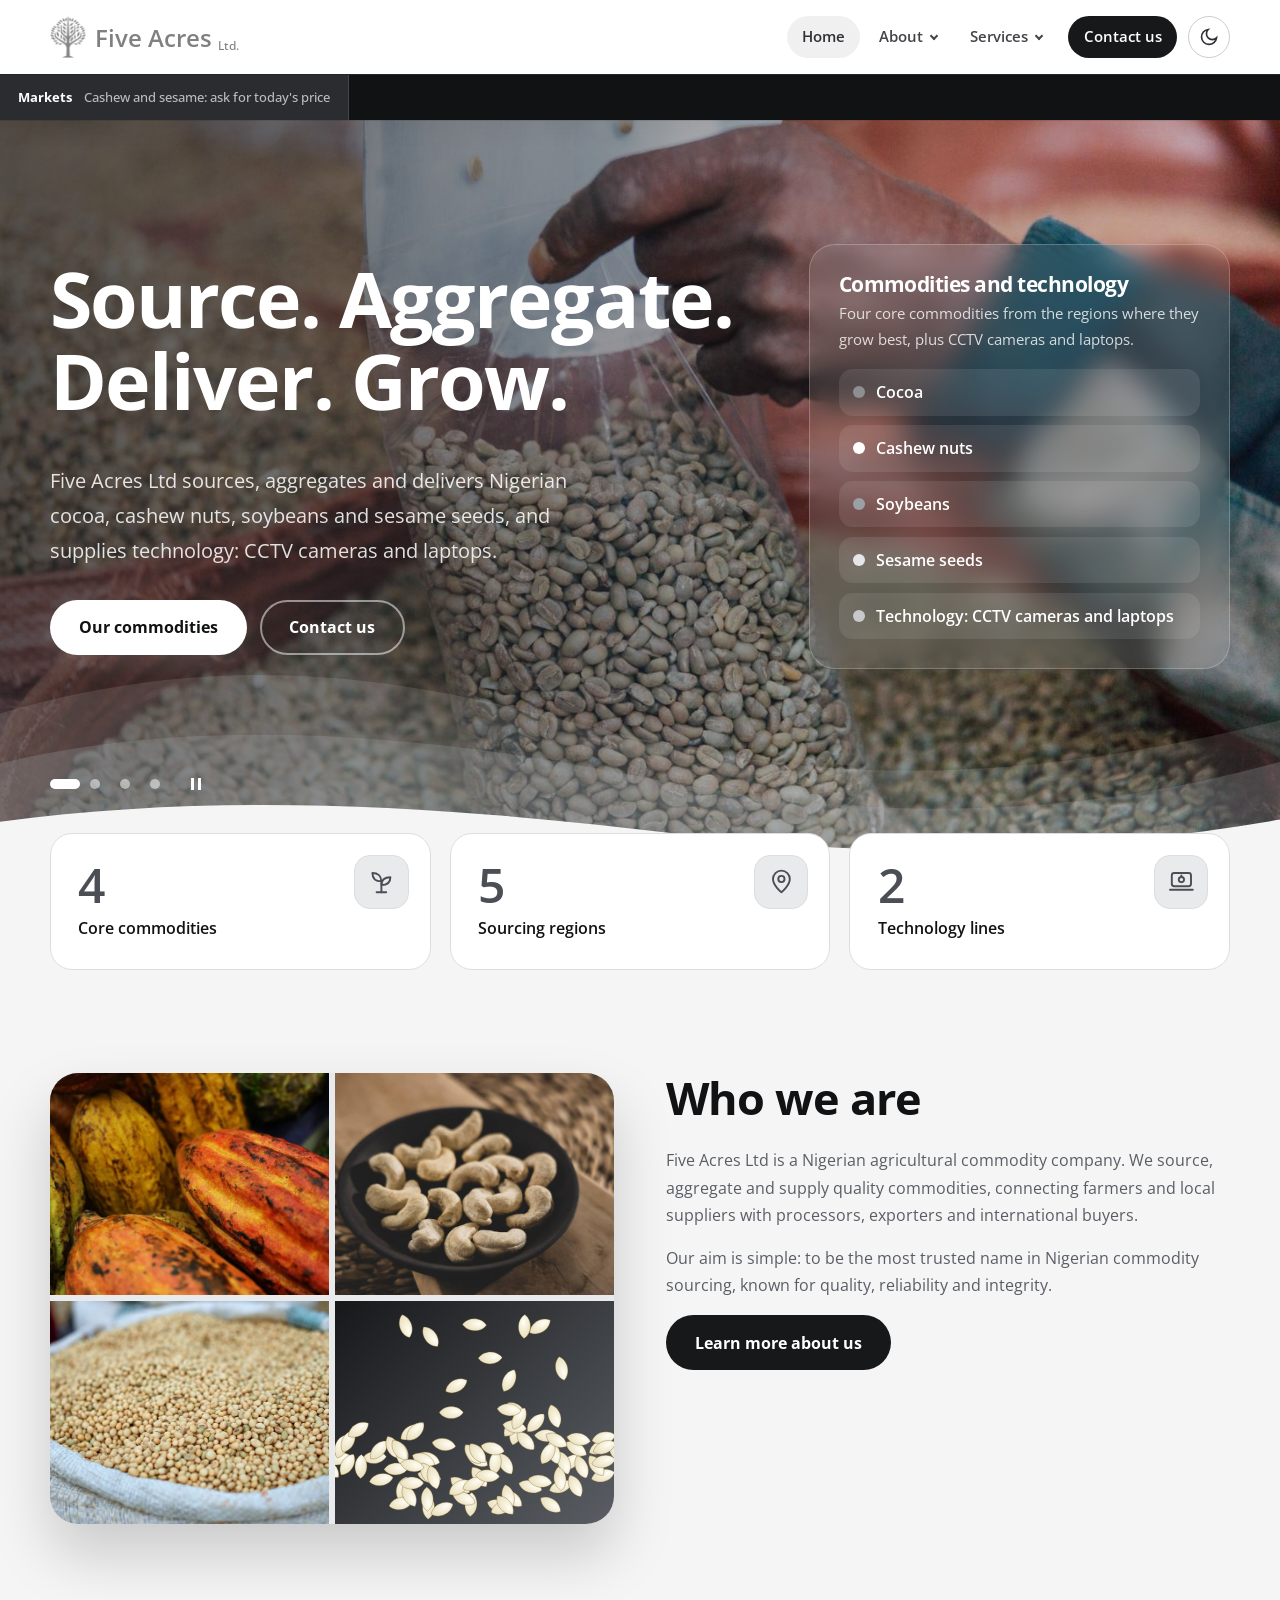
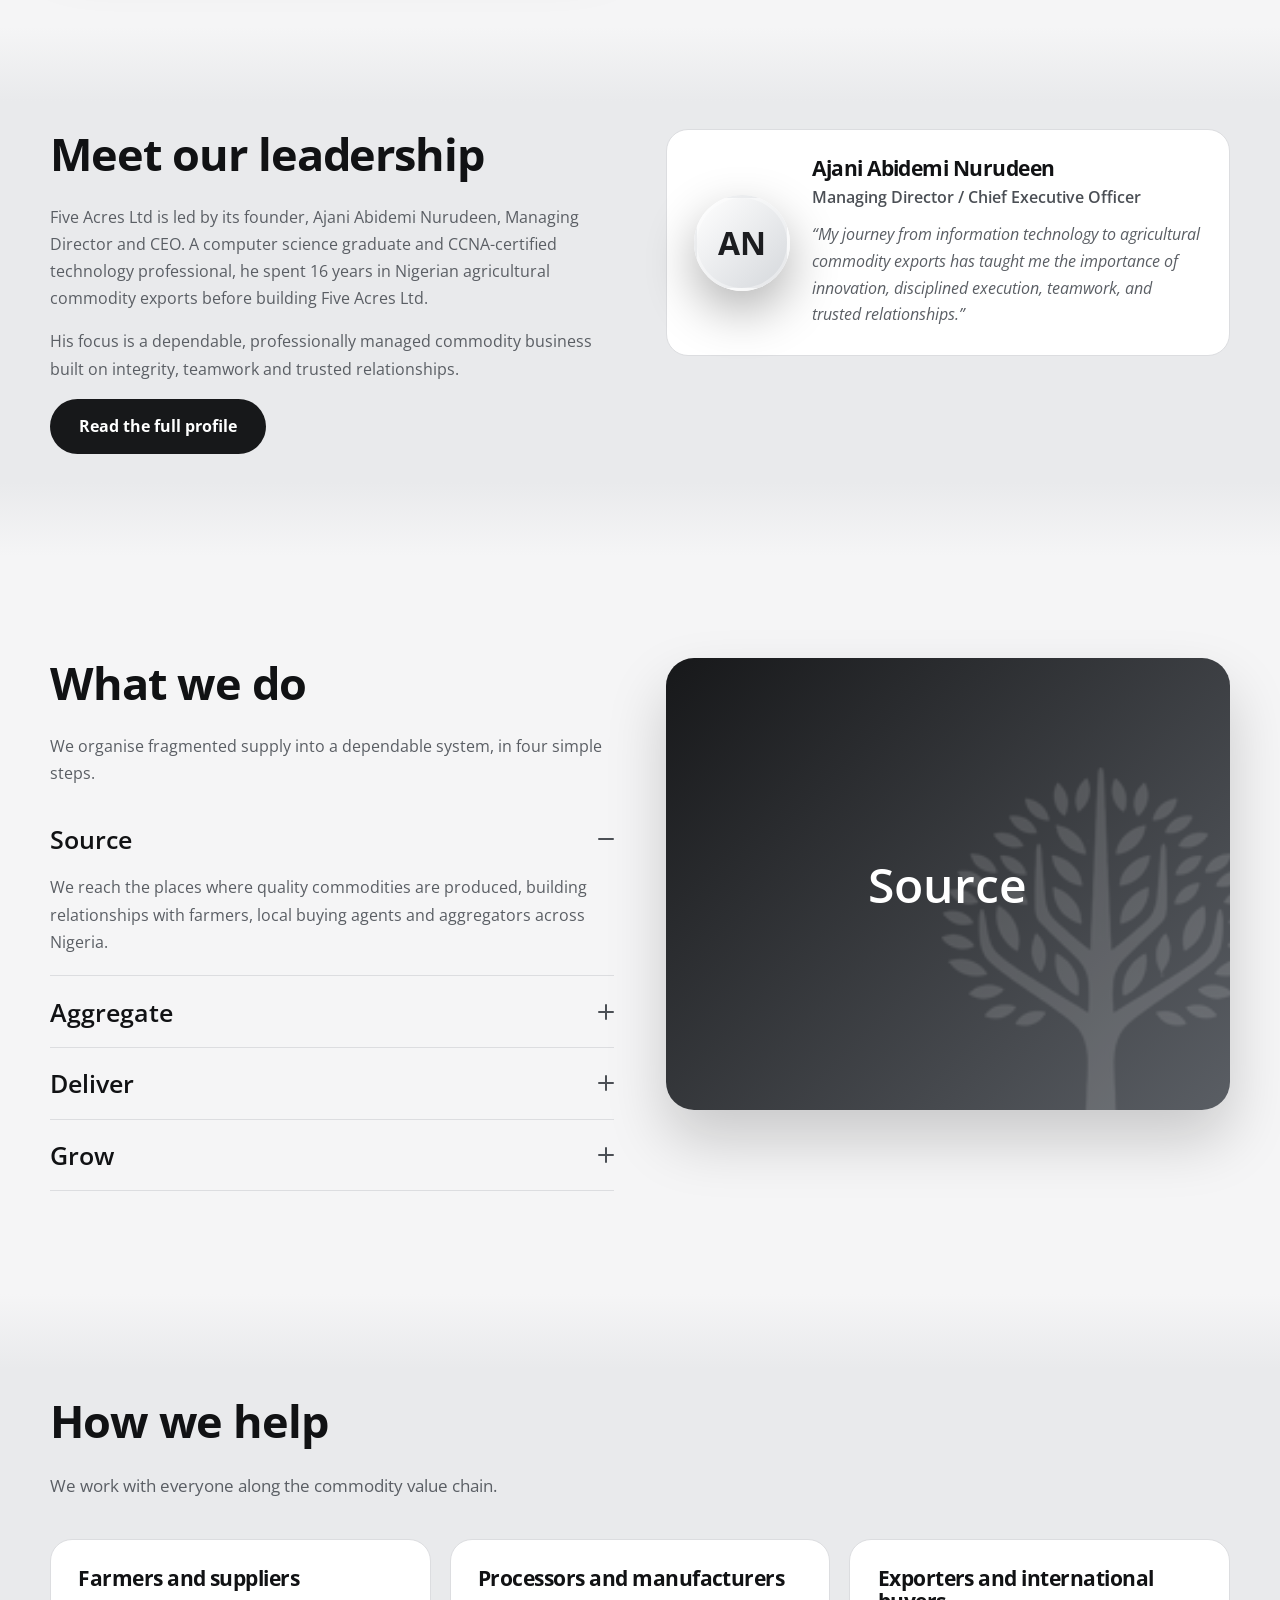
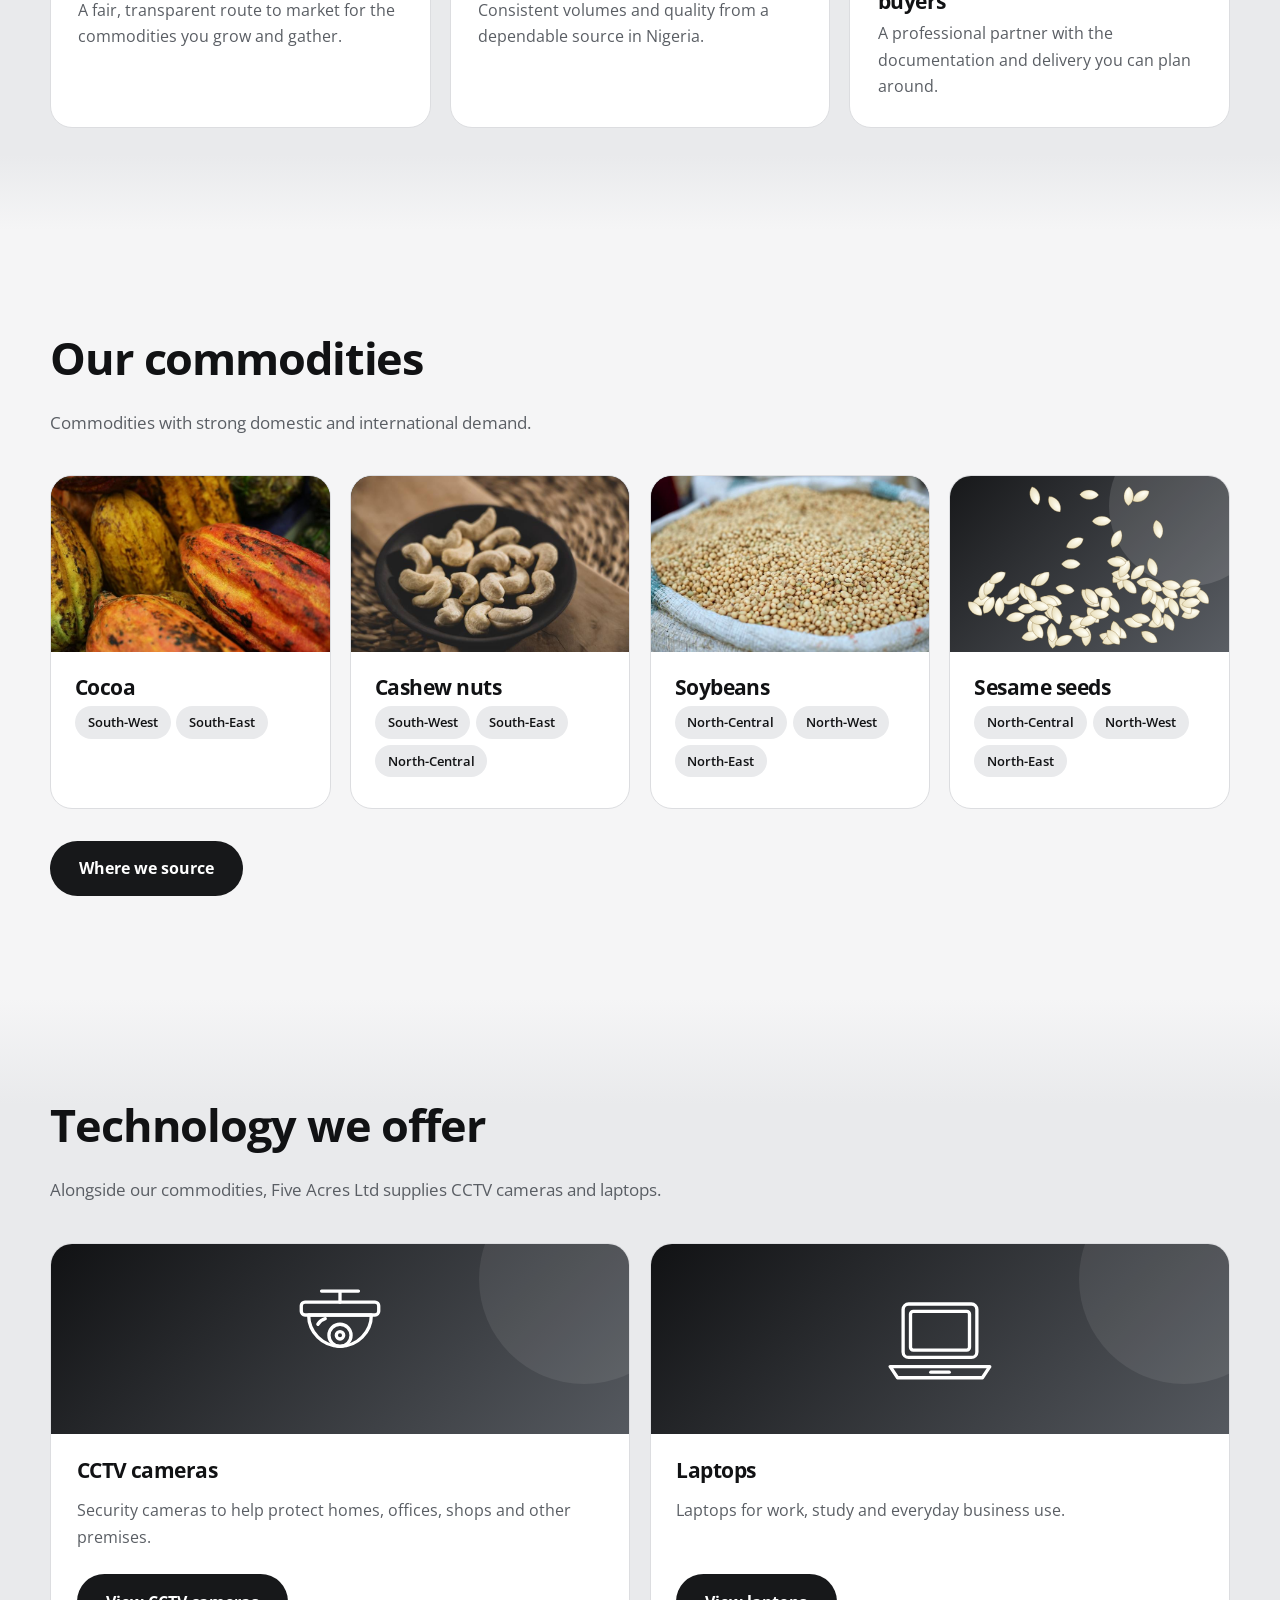
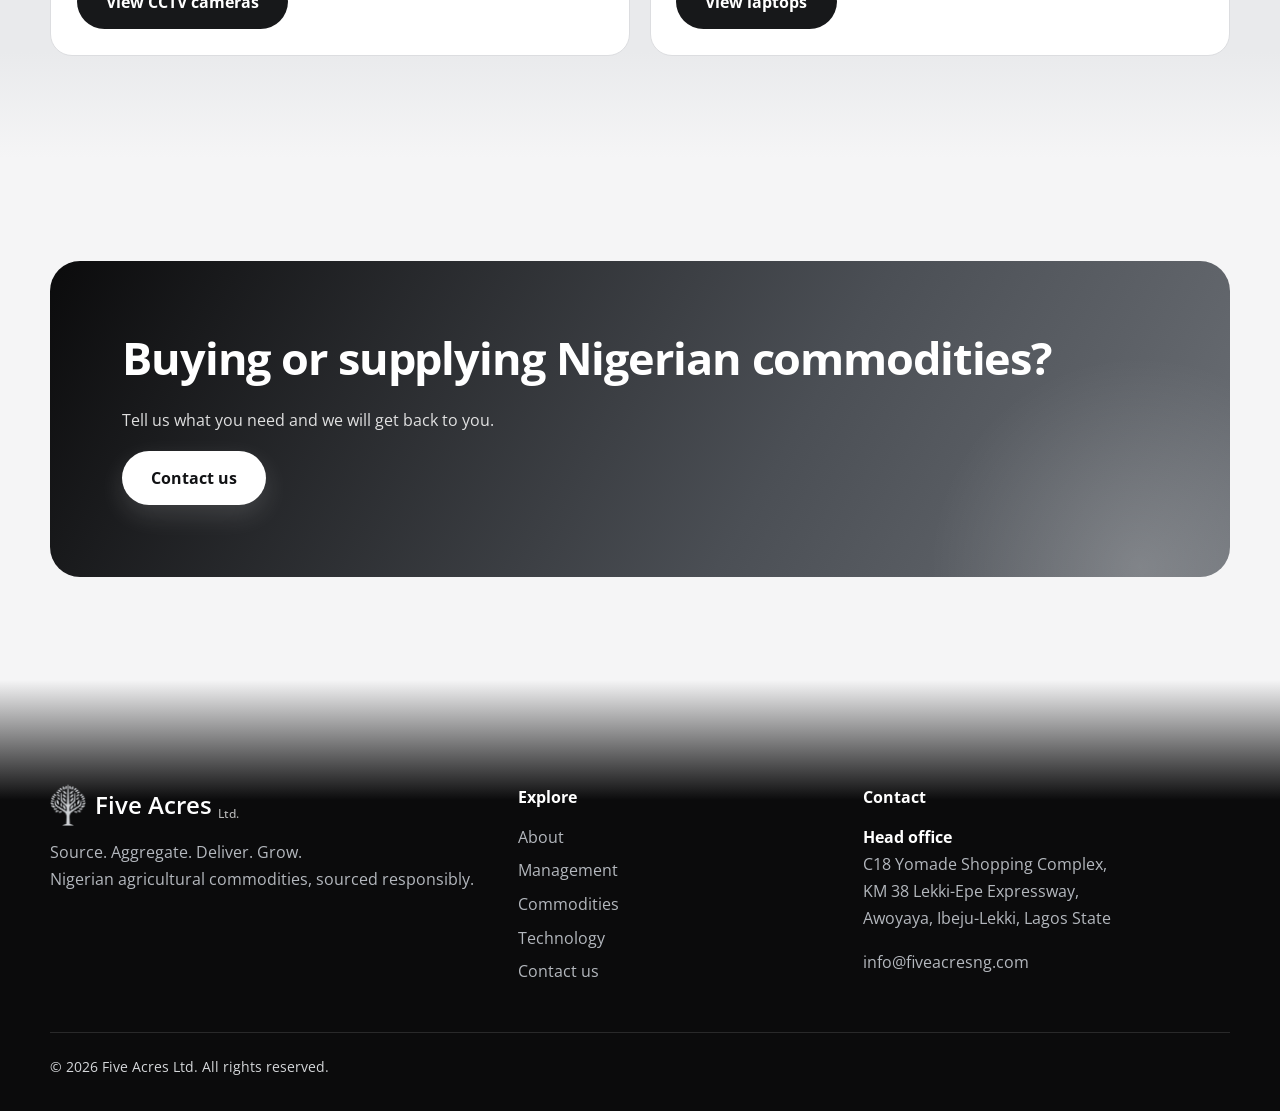
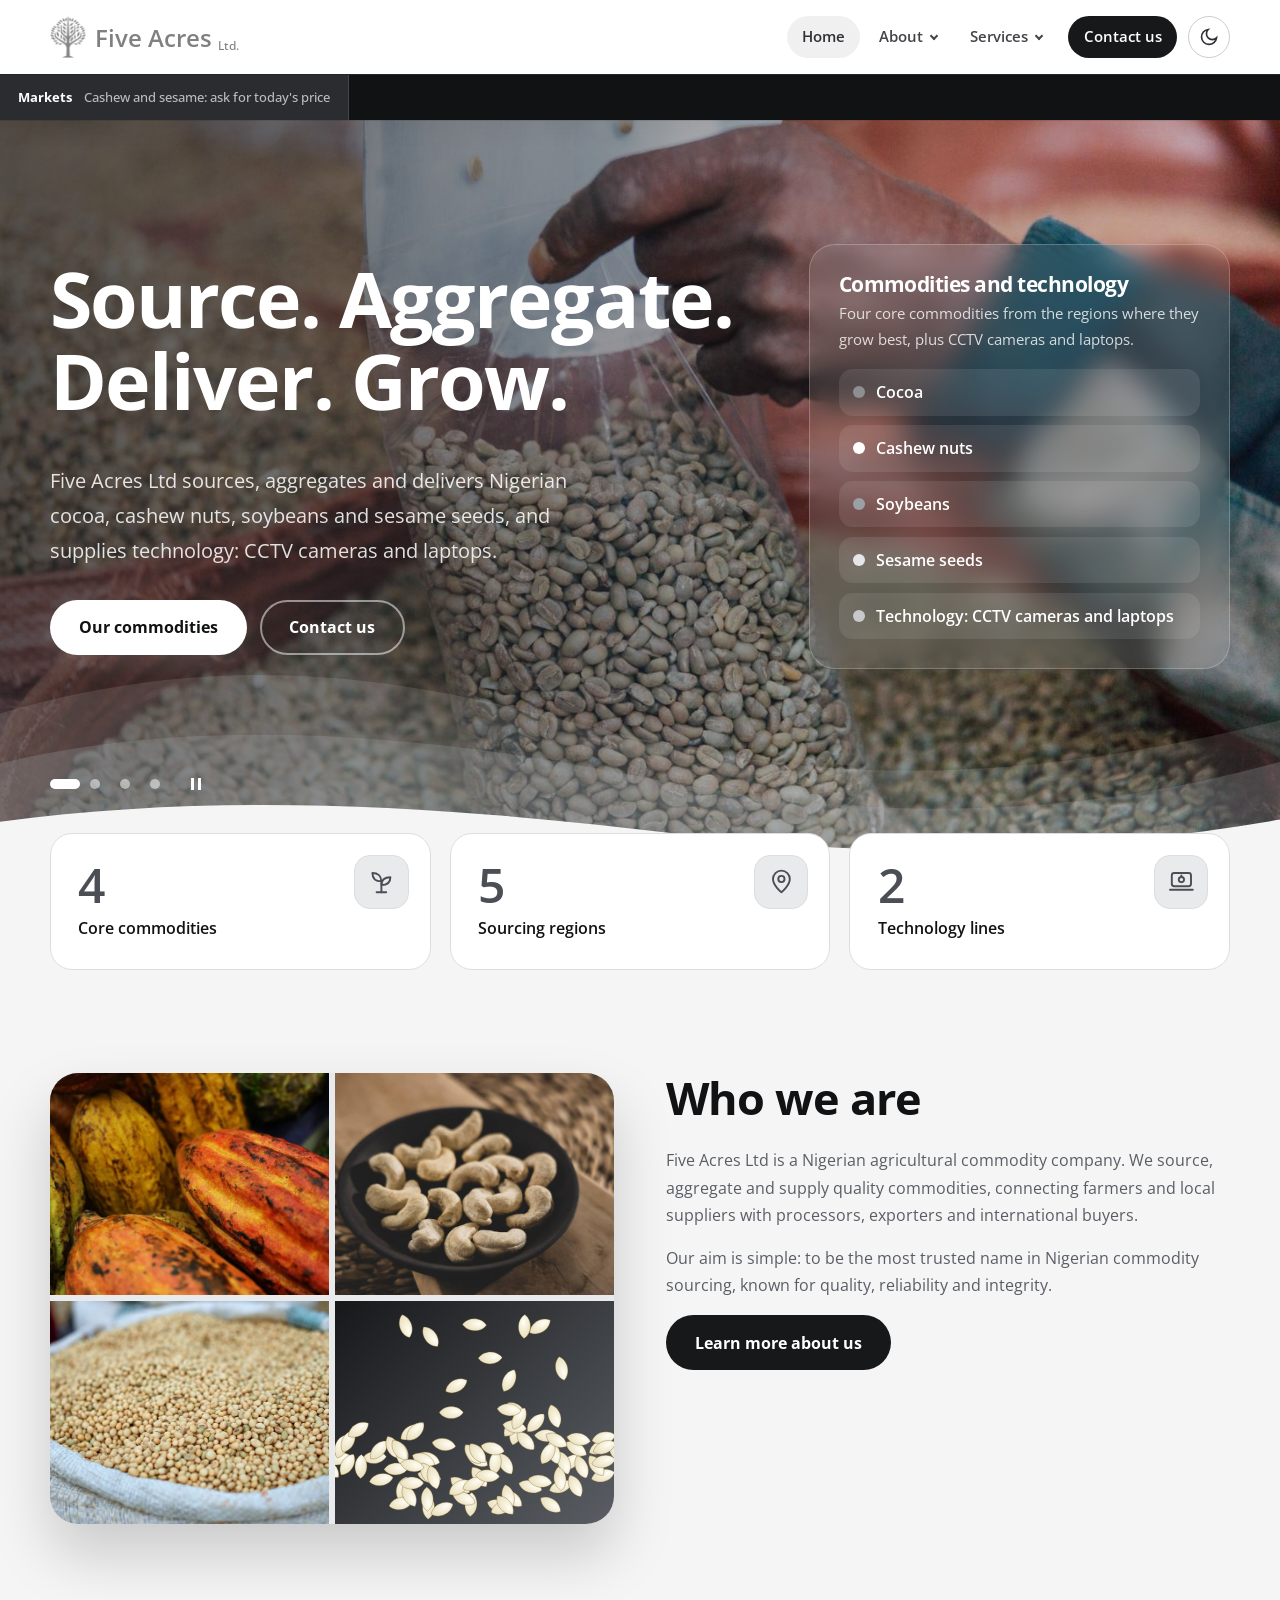
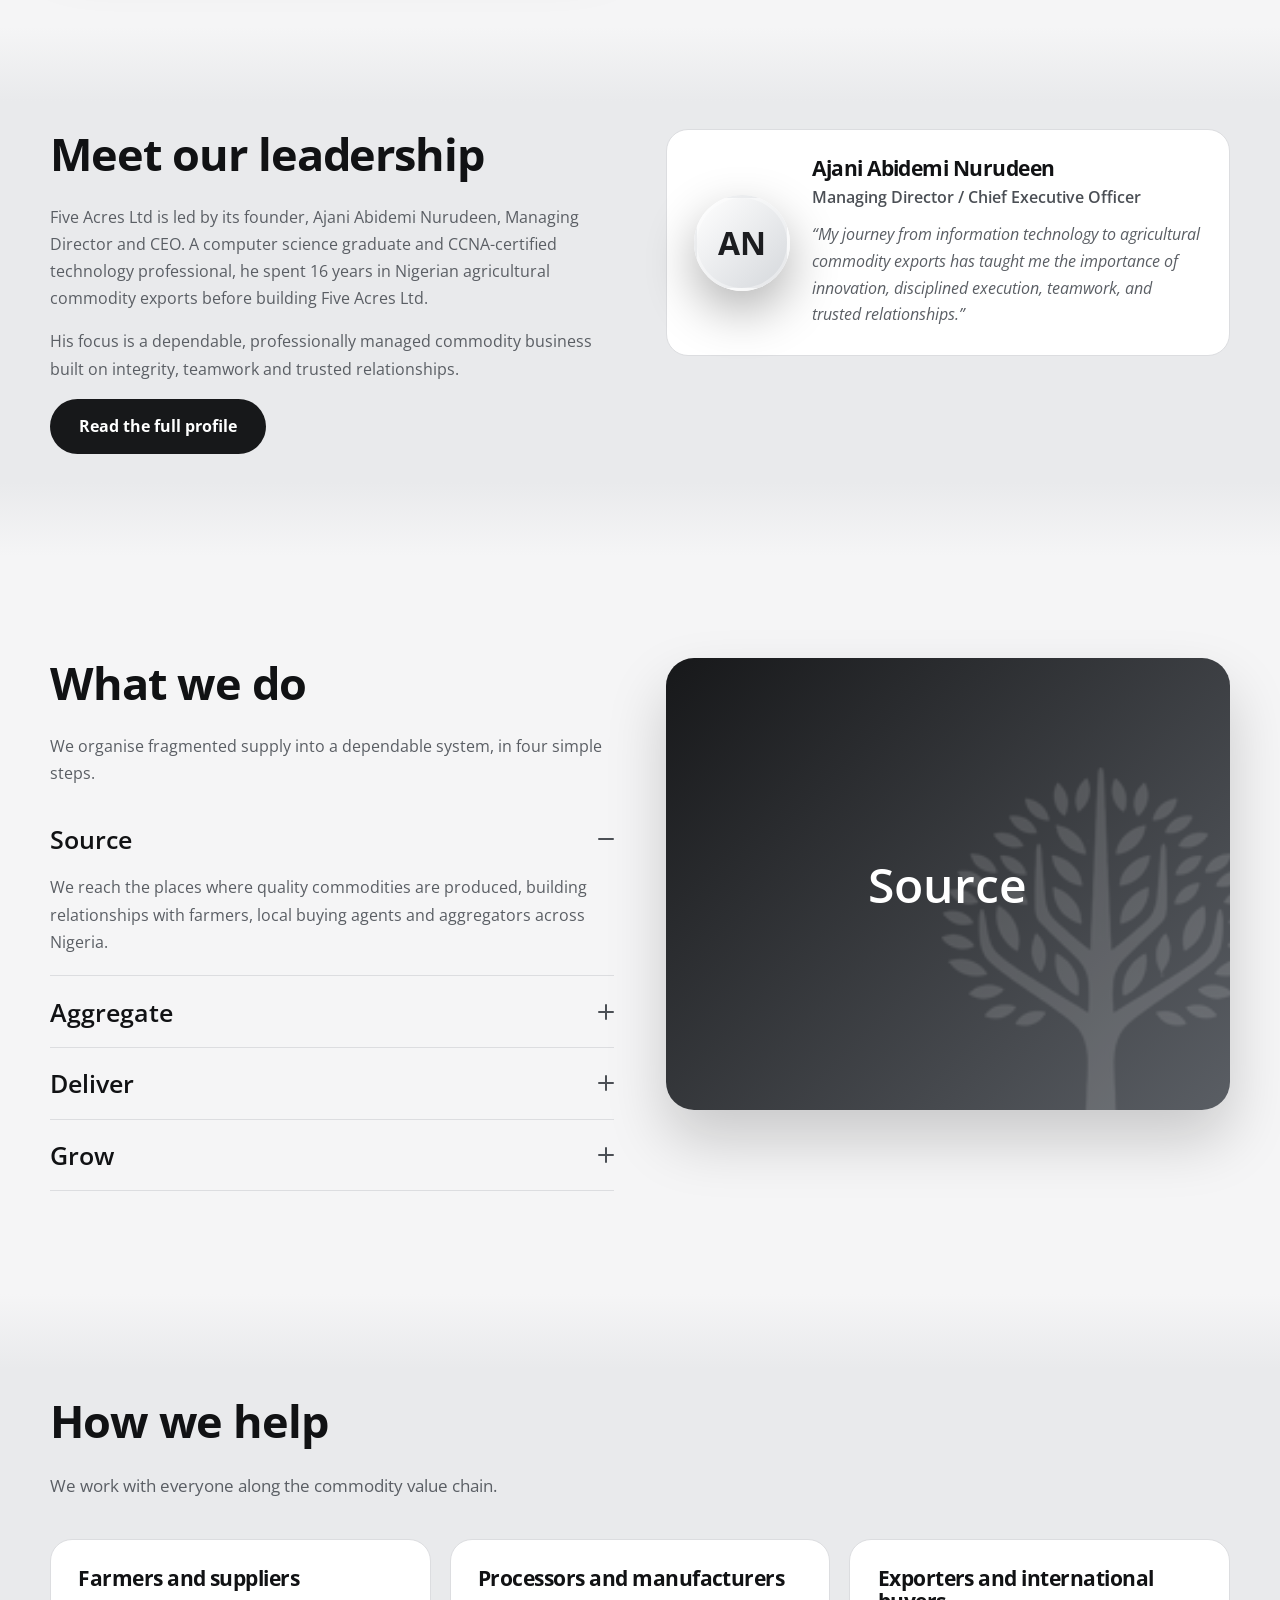
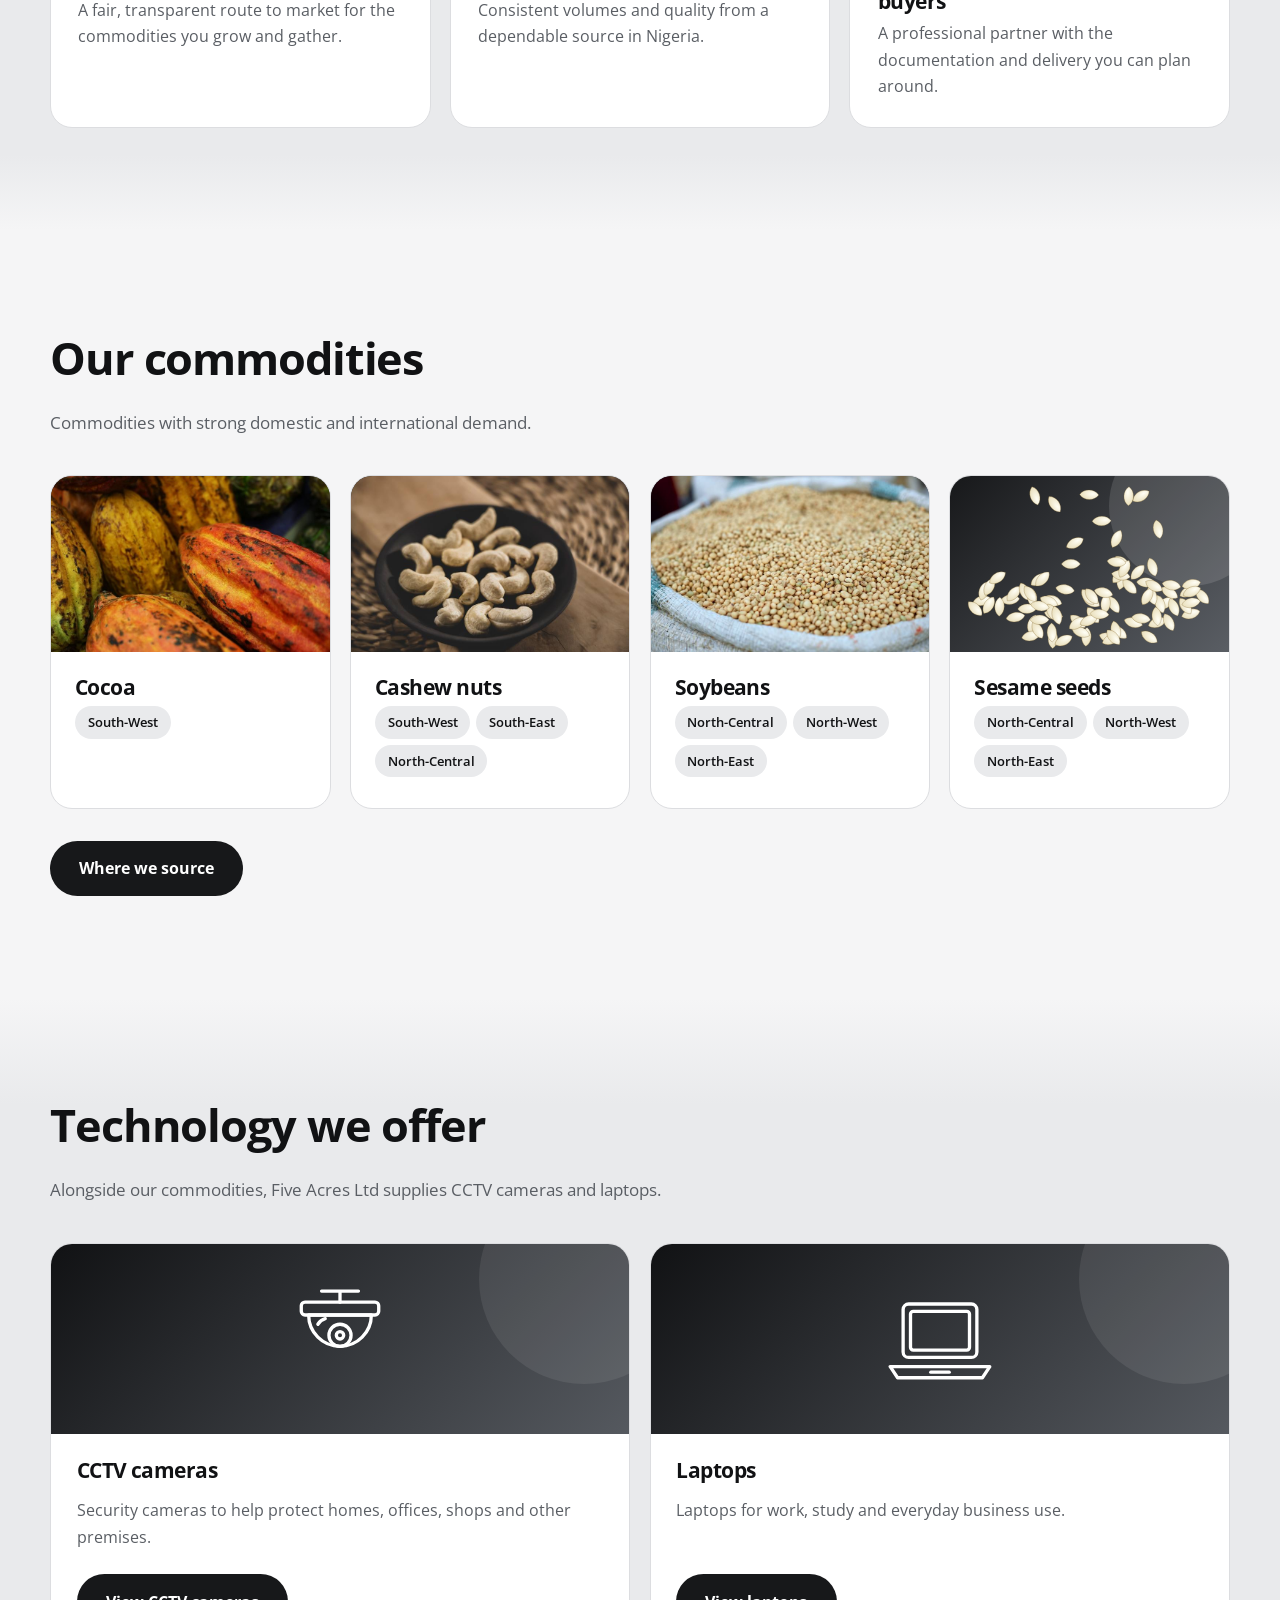
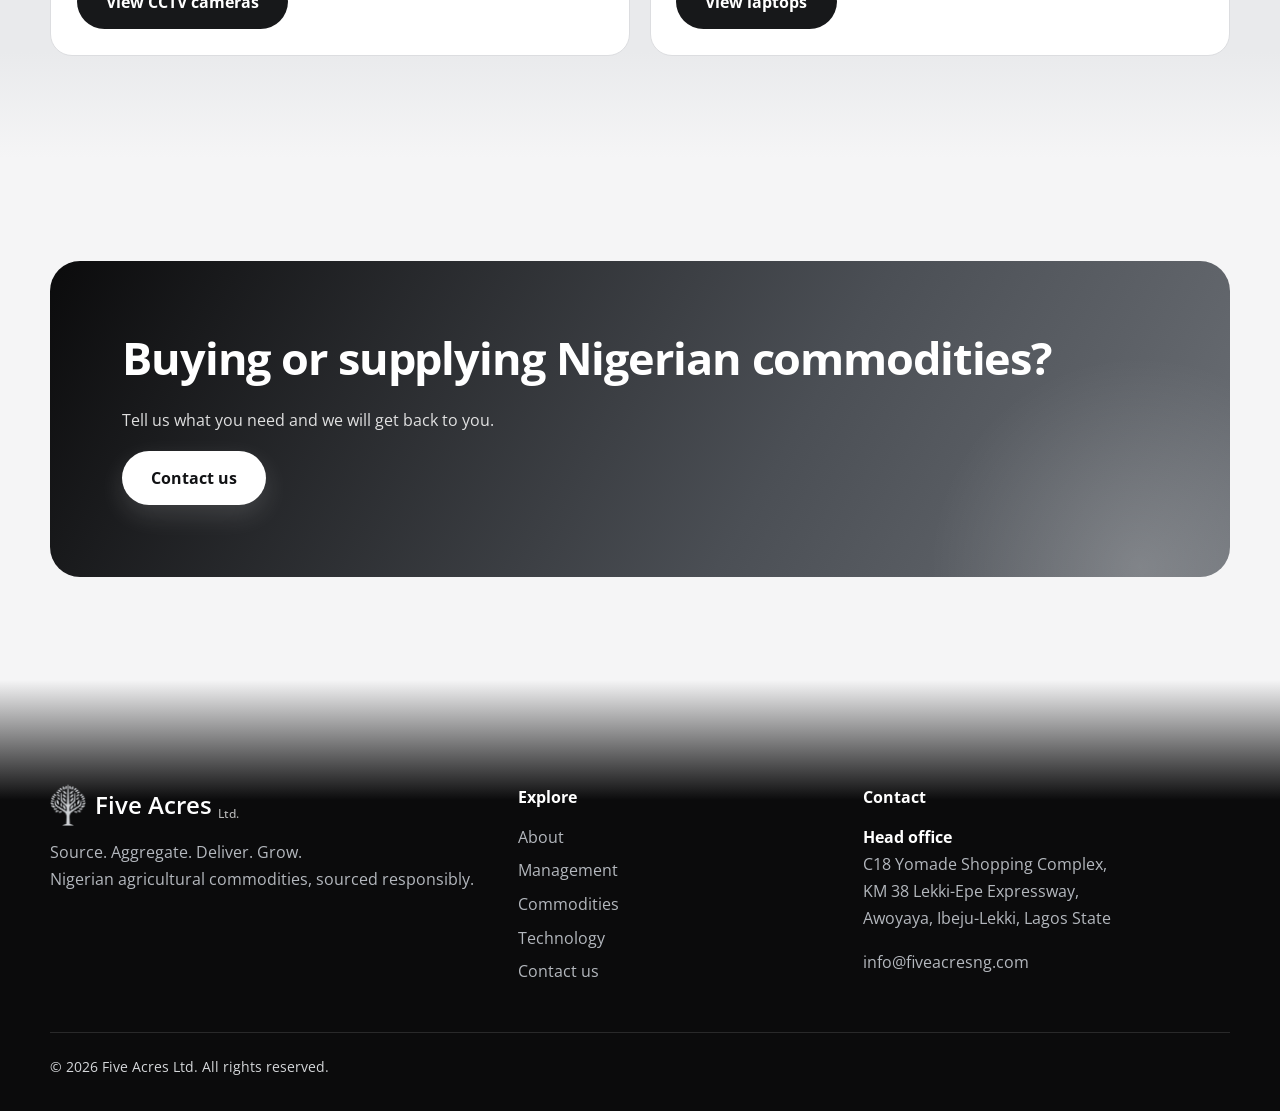
